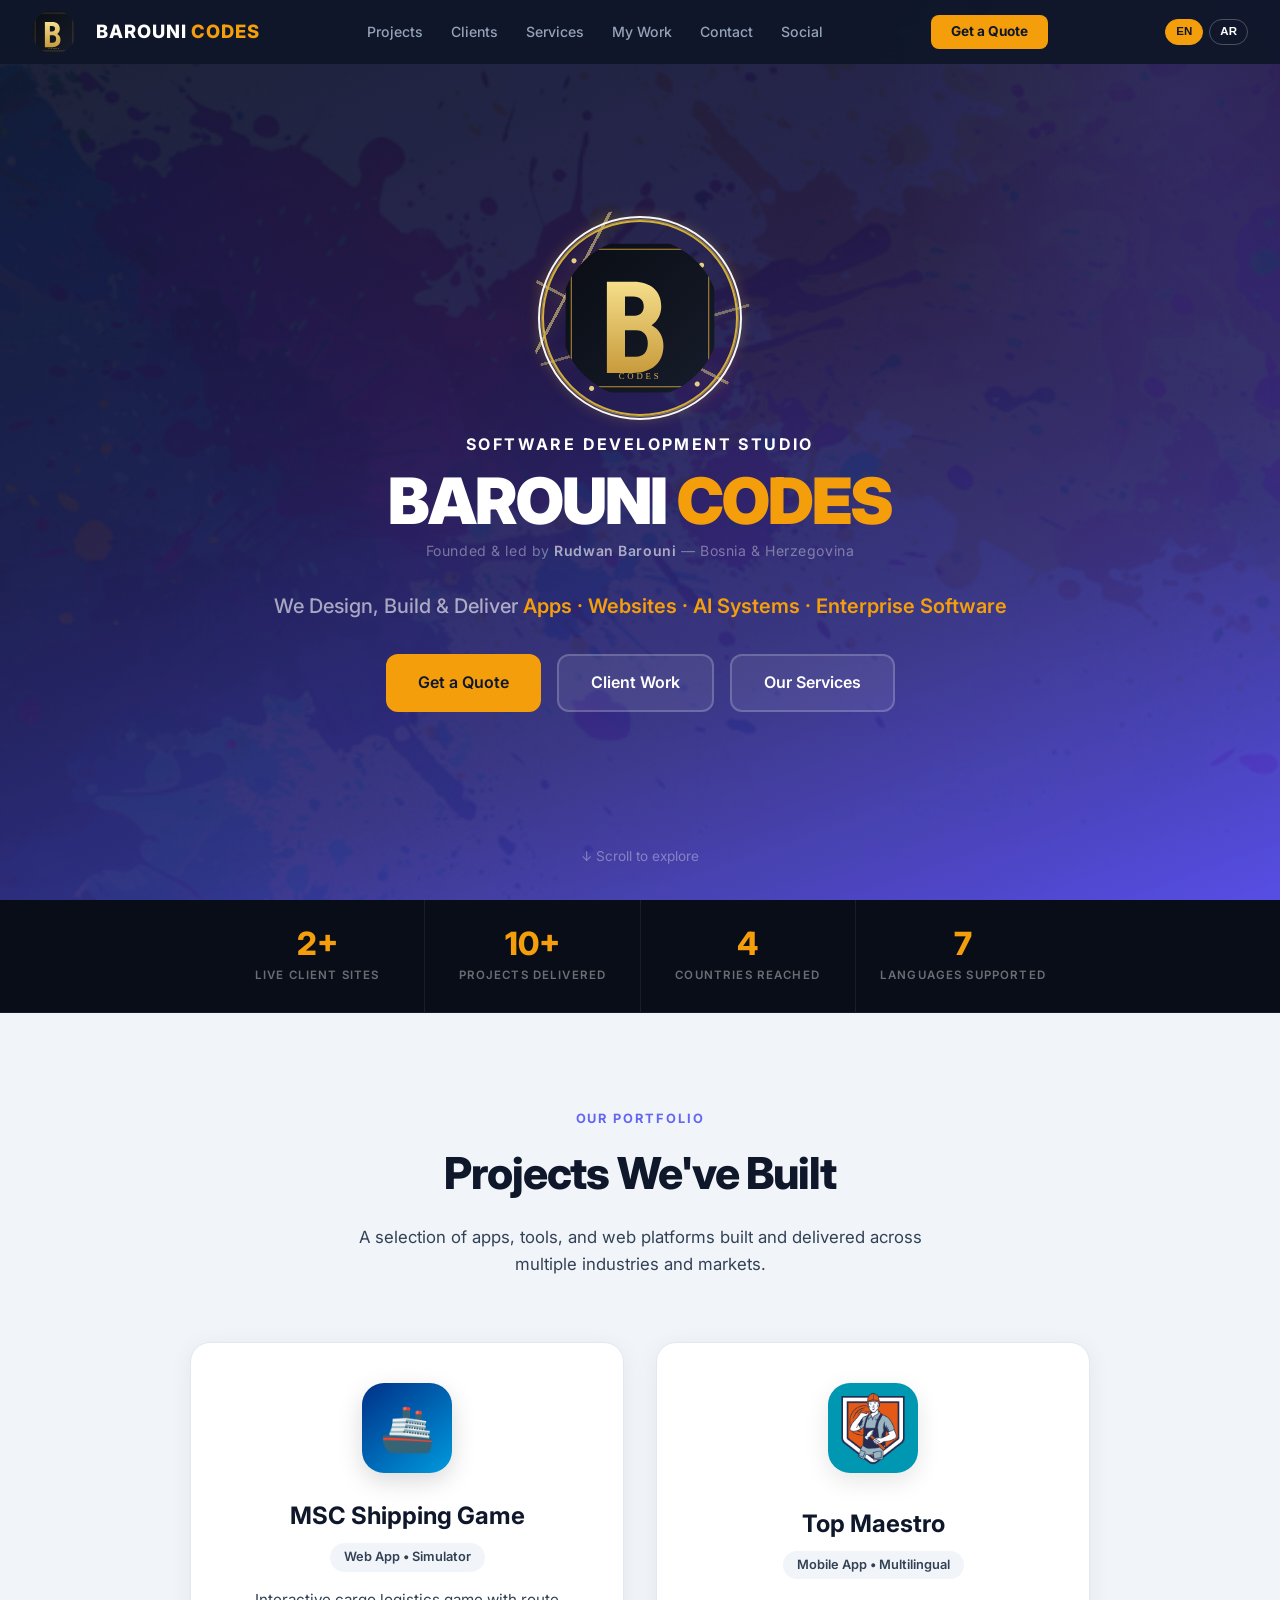
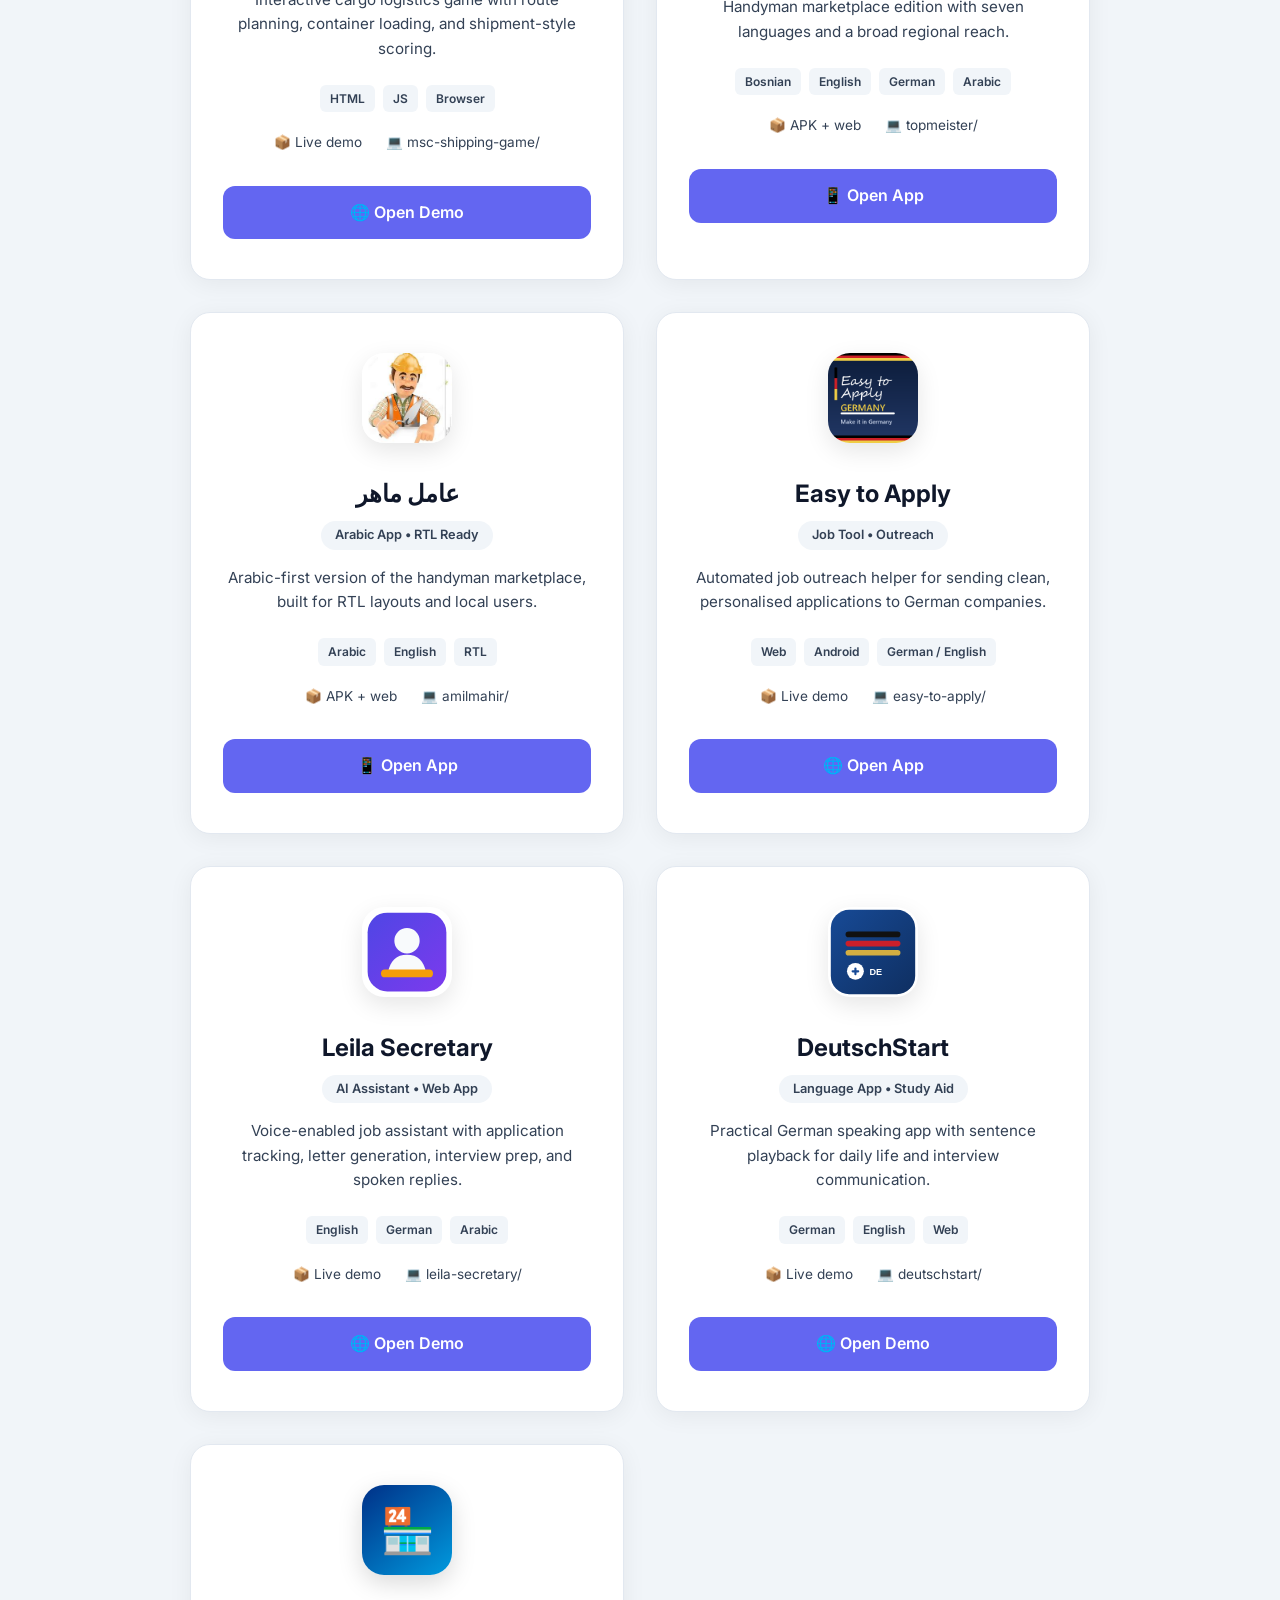
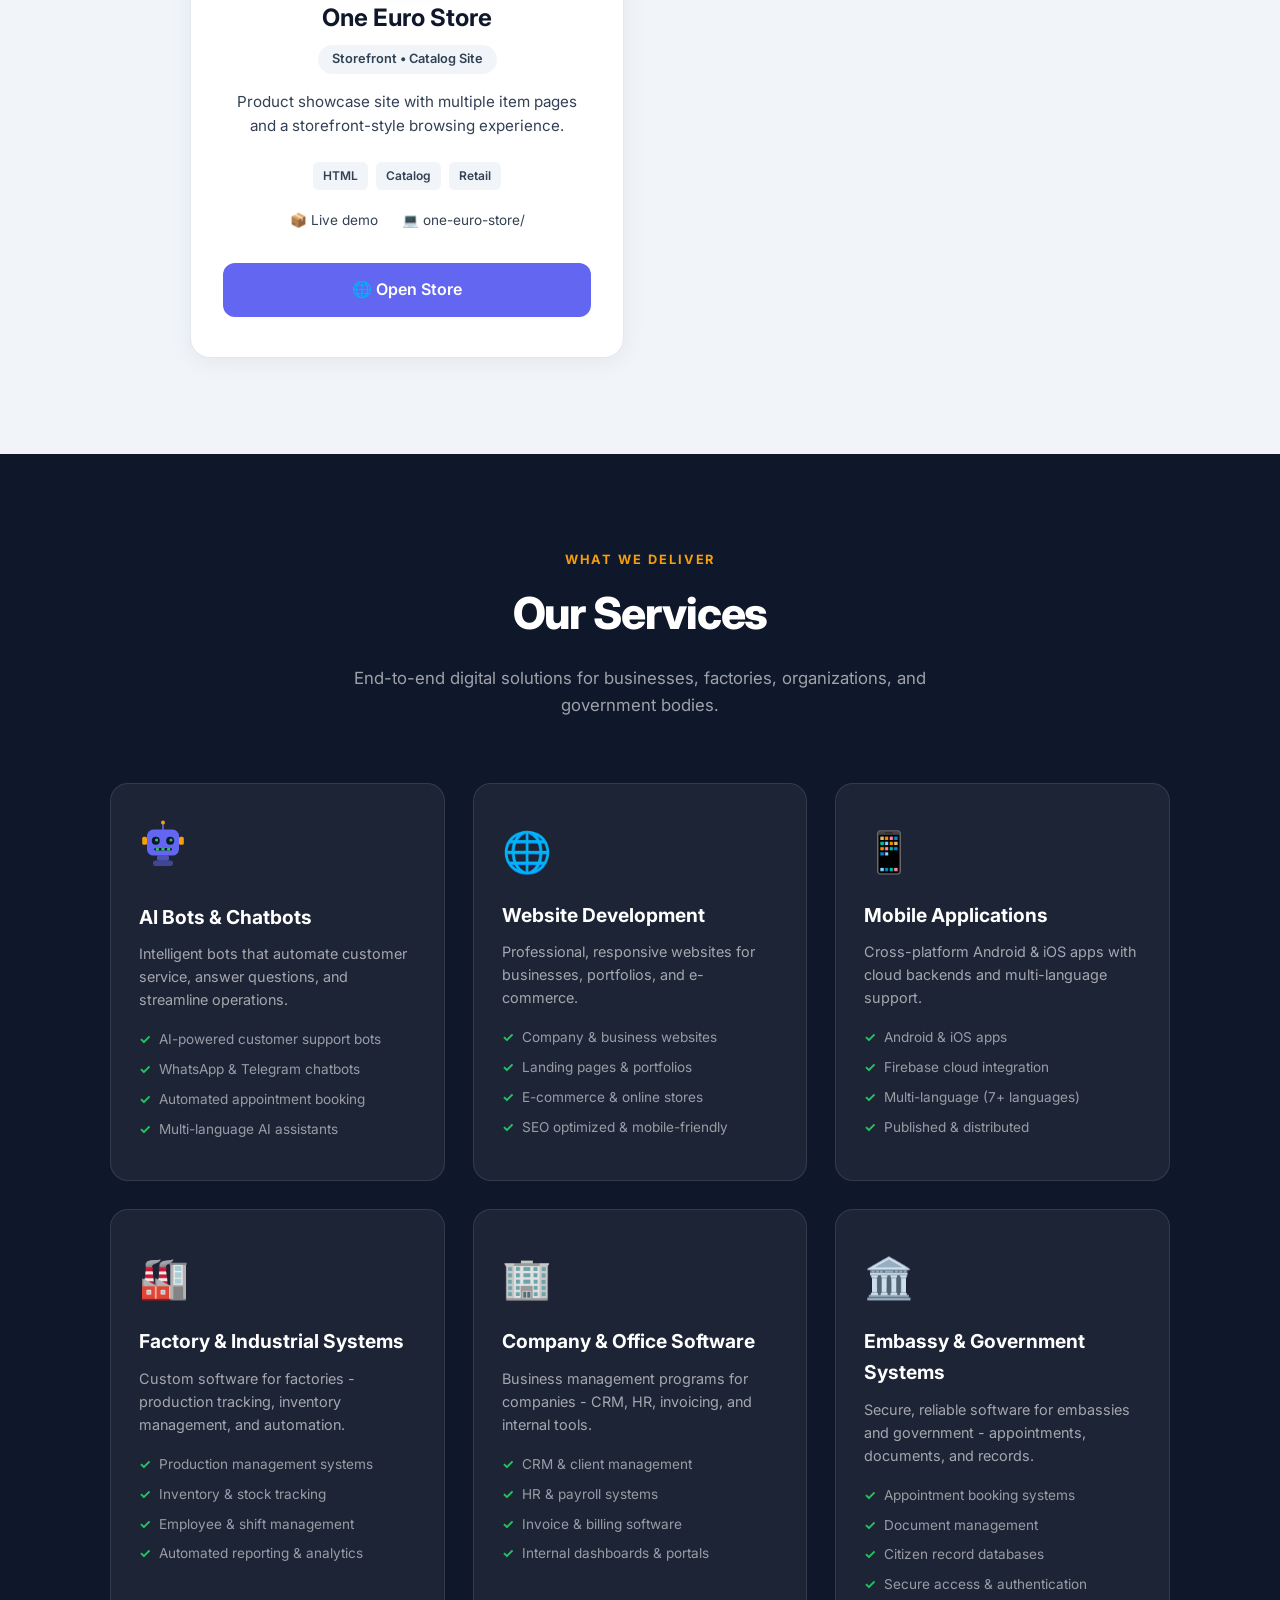
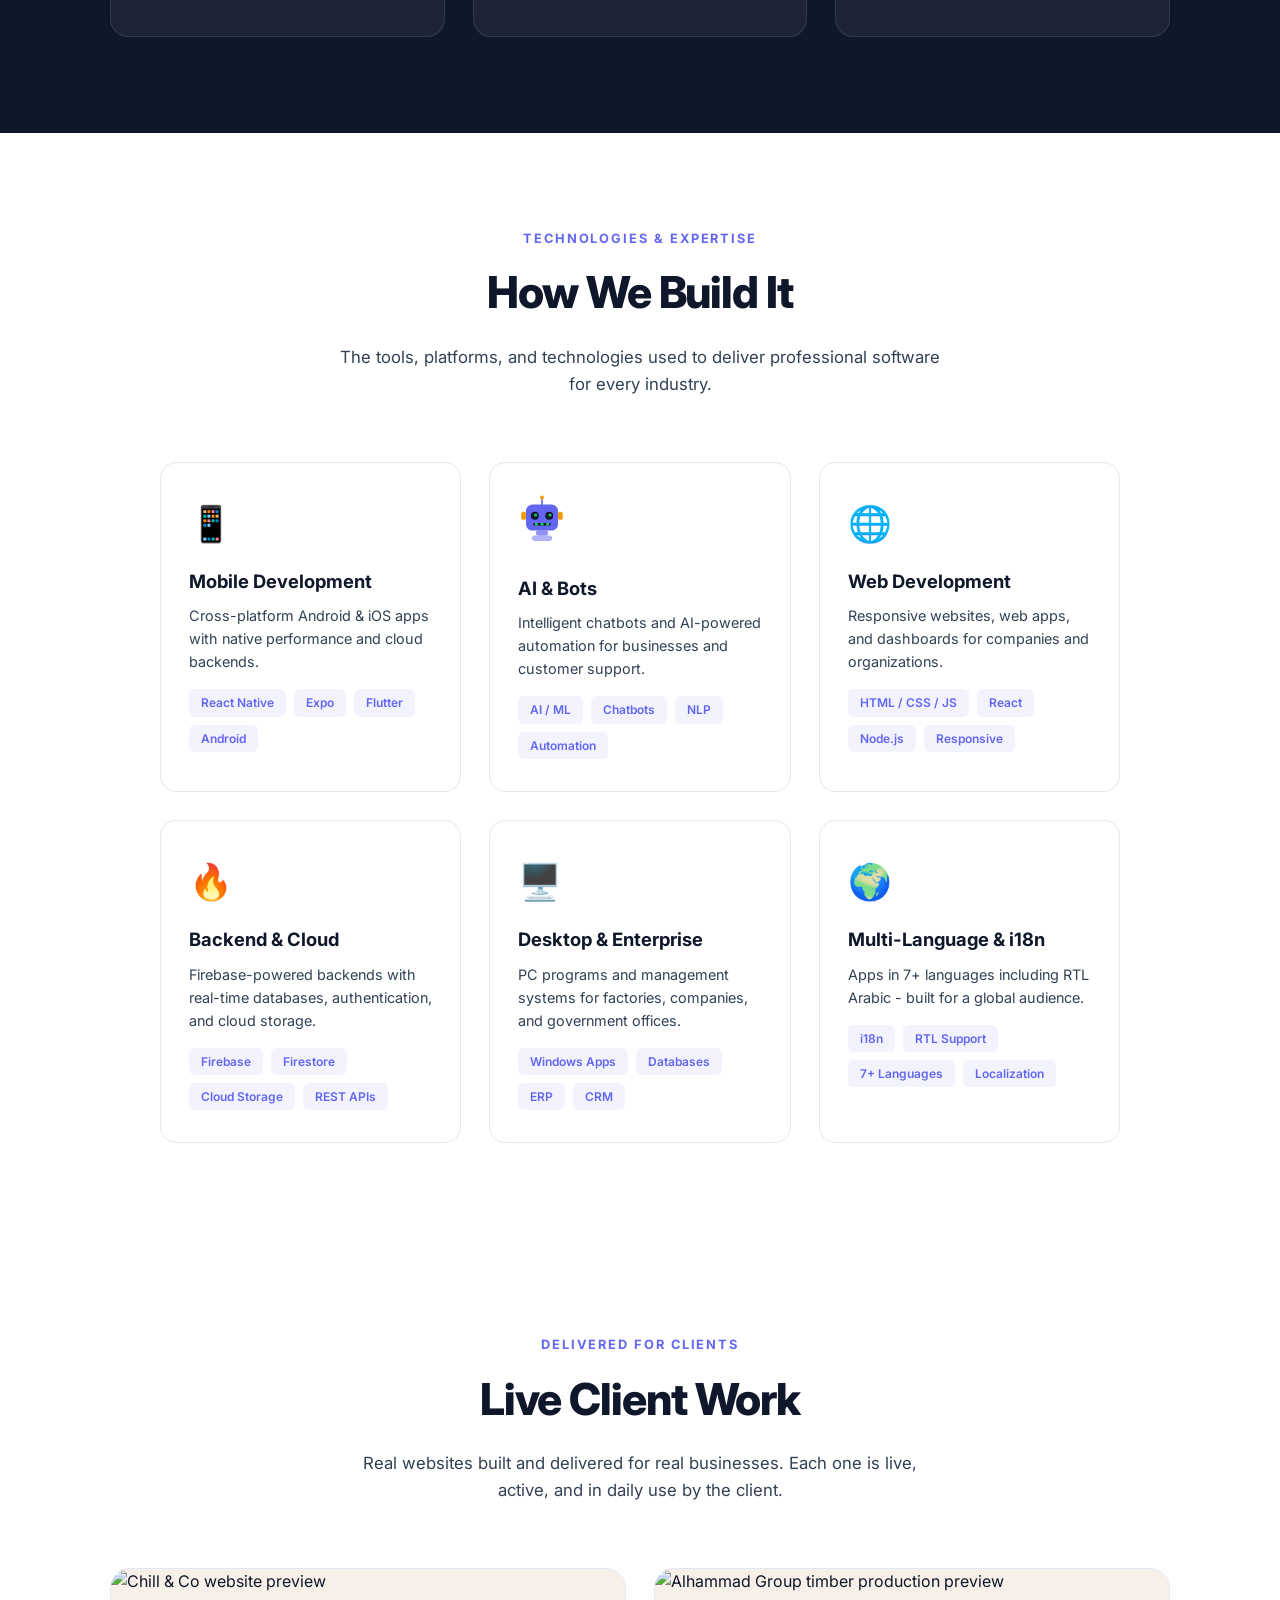
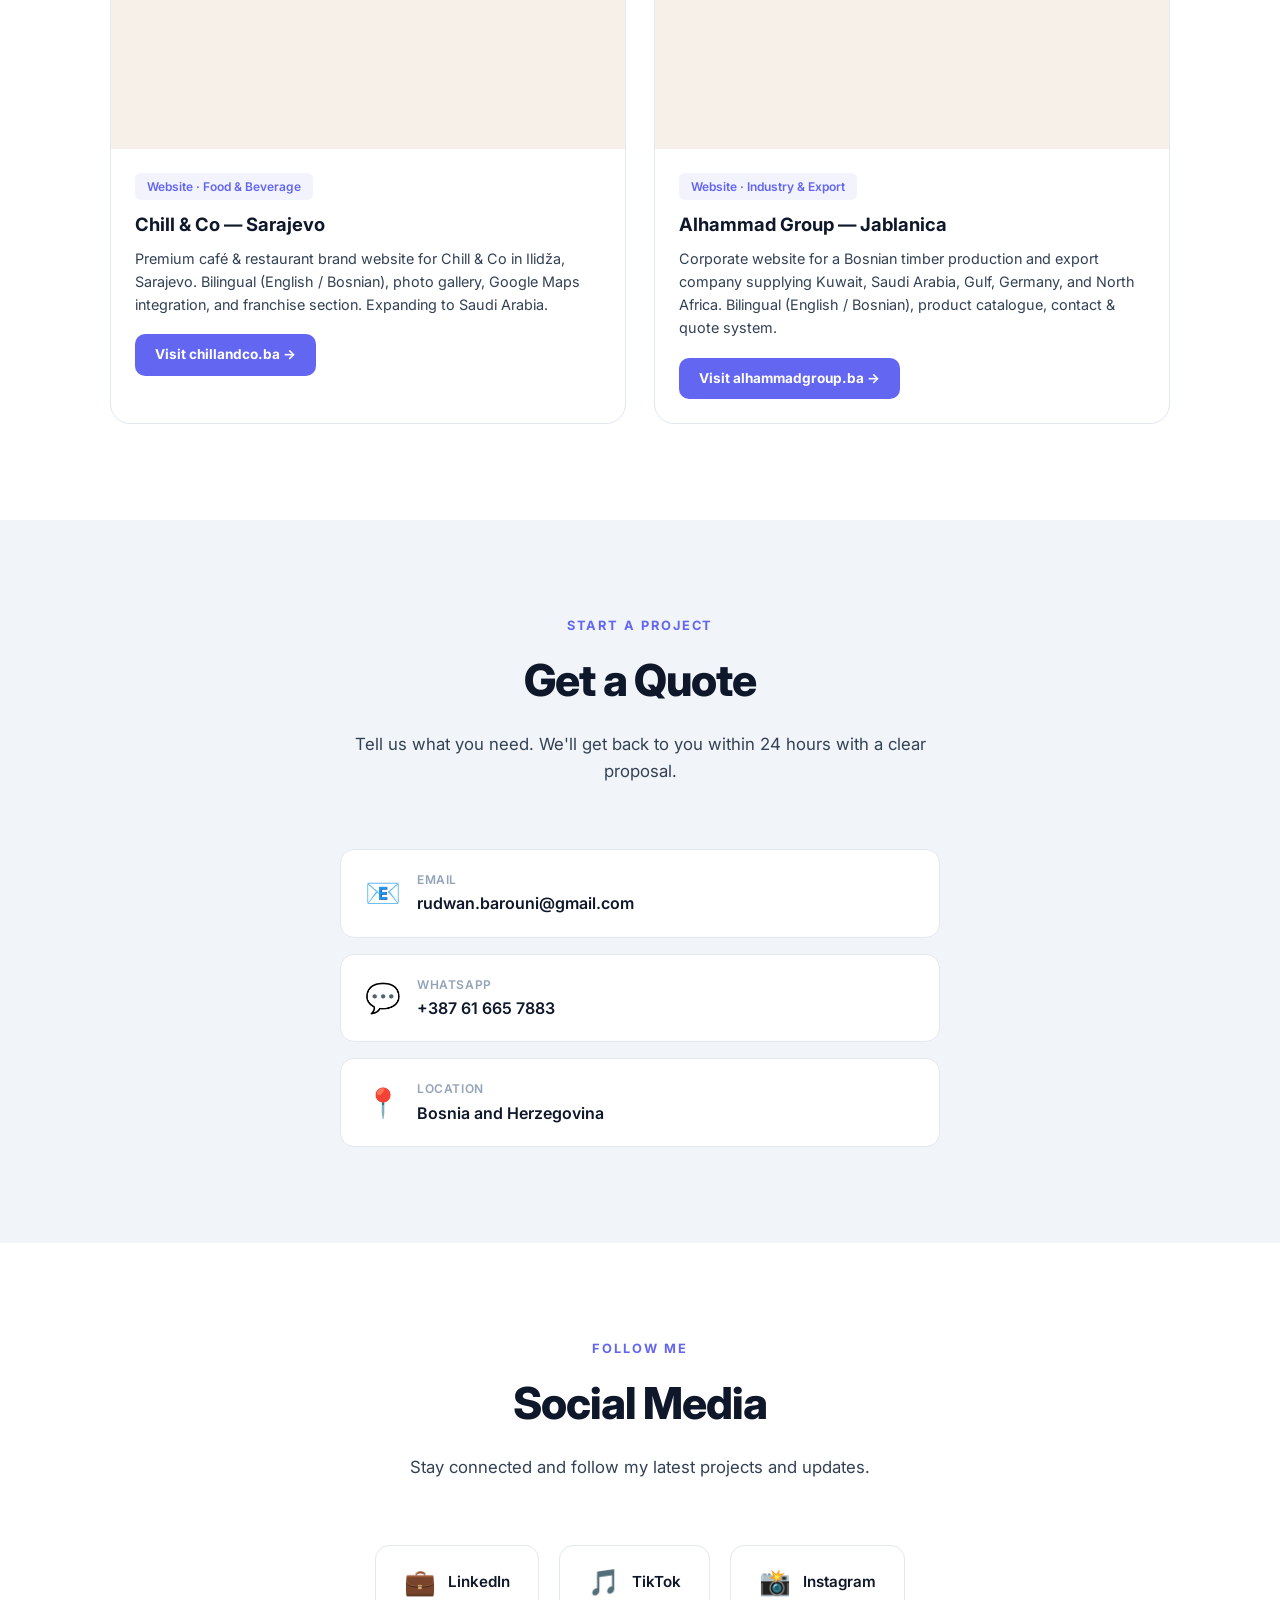
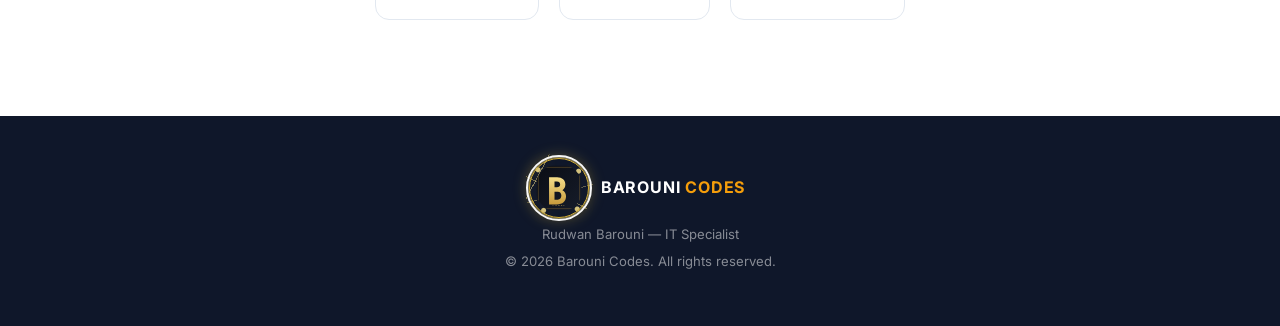
==== index.html @ d9db39d2 "Replace mascot with classy monogram logo" ====
<!DOCTYPE html>
<html lang="en">
<head>
  <meta charset="UTF-8">
  <meta name="viewport" content="width=device-width, initial-scale=1.0">
  <title>Rudwan Barouni — Barouni Codes</title>
  <meta name="description" content="Portfolio of Rudwan Barouni — Software developer. Mobile apps, AI bots, websites, and enterprise systems for companies, factories & embassies.">
  <link rel="canonical" href="https://reyobaron.github.io">
  <meta property="og:title" content="Rudwan Barouni — Barouni Codes">
  <meta property="og:description" content="IT Specialist. Mobile apps, AI bots, websites, and enterprise systems.">
  <meta property="og:url" content="https://reyobaron.github.io">
  <meta property="og:type" content="website">
  <meta property="og:image" content="https://reyobaron.github.io/assets/barouni-monogram-classy.svg">
  <link rel="icon" type="image/svg+xml" href="assets/barouni-monogram-classy.svg">
  <link href="https://fonts.googleapis.com/css2?family=Inter:wght@400;500;600;700;800;900&display=swap" rel="stylesheet">
  <style>
    *, *::before, *::after { margin: 0; padding: 0; box-sizing: border-box; }

    :root {
      --primary: #6366f1;
      --primary-dark: #4f46e5;
      --accent: #f59e0b;
      --gold: #d4af37;
      --gold-light: #f5de8a;
      --circuit-limit: rgba(255, 255, 255, 0.96);
      --dark: #0f172a;
      --gray-900: #1e293b;
      --gray-700: #334155;
      --gray-400: #94a3b8;
      --gray-200: #e2e8f0;
      --gray-100: #f1f5f9;
      --white: #ffffff;
      --green: #22c55e;
    }

    body {
      font-family: 'Inter', -apple-system, BlinkMacSystemFont, 'Segoe UI', Roboto, sans-serif;
      color: var(--dark);
      background: var(--white);
      line-height: 1.6;
      -webkit-font-smoothing: antialiased;
    }

    /* ─── NAVIGATION ─── */
    .nav {
      position: fixed;
      top: 0; left: 0; right: 0;
      z-index: 100;
      background: rgba(15, 23, 42, 0.95);
      backdrop-filter: blur(12px);
      padding: 0 32px;
      height: 64px;
      display: flex;
      align-items: center;
      justify-content: space-between;
    }

    .nav-brand {
      display: flex;
      align-items: center;
      gap: 20px;
      text-decoration: none;
    }

    .nav-logo {
      width: 100%; height: 100%;
      object-fit: contain;
      border: none;
      background: transparent;
    }

    .logo-circuit-shell {
      position: relative;
      display: inline-flex;
      align-items: center;
      justify-content: center;
      border-radius: 50%;
      isolation: isolate;
      --circuit-limit-width: 2.6px;
      --circuit-limit-offset: 2px;
    }

    .logo-circuit-shell::before,
    .logo-circuit-shell::after {
      content: '';
      position: absolute;
      border-radius: 50%;
      pointer-events: none;
    }

    .logo-circuit-shell::before {
      inset: -8px;
      border: 2px solid var(--gold);
      outline: var(--circuit-limit-width) solid var(--circuit-limit);
      outline-offset: var(--circuit-limit-offset);
      box-shadow:
        0 0 0 1px rgba(245, 222, 138, 0.38),
        0 0 16px rgba(212, 175, 55, 0.45);
      z-index: 0;
    }

    .logo-circuit-shell::after {
      inset: -16px;
      background:
        radial-gradient(circle at 20% 24%, var(--gold-light) 0 2px, transparent 3px),
        radial-gradient(circle at 78% 26%, var(--gold-light) 0 2px, transparent 3px),
        radial-gradient(circle at 28% 82%, var(--gold-light) 0 2px, transparent 3px),
        radial-gradient(circle at 76% 80%, var(--gold-light) 0 2px, transparent 3px),
        linear-gradient(118deg, transparent 0 24%, rgba(245, 222, 138, 0.58) 24% 25%, transparent 25% 100%),
        linear-gradient(28deg, transparent 0 44%, rgba(245, 222, 138, 0.5) 44% 45%, transparent 45% 100%),
        linear-gradient(164deg, transparent 0 56%, rgba(245, 222, 138, 0.42) 56% 57%, transparent 57% 100%);
      filter: drop-shadow(0 0 8px rgba(212, 175, 55, 0.55));
      opacity: 0.92;
      z-index: -1;
    }

    .circuit-logo-image {
      position: relative;
      z-index: 1;
      border-radius: 50%;
    }

    .logo-circuit-shell-nav {
      width: 44px;
      height: 44px;
    }

    .logo-circuit-shell-nav::before,
    .logo-circuit-shell-footer::before {
      inset: -6px;
      border-width: 1.75px;
    }

    .logo-circuit-shell-nav,
    .logo-circuit-shell-footer {
      --circuit-limit-width: 2px;
      --circuit-limit-offset: 1.5px;
    }

    .logo-circuit-shell-nav::before,
    .logo-circuit-shell-nav::after {
      display: none;
    }

    .logo-circuit-shell-nav::after,
    .logo-circuit-shell-footer::after {
      inset: -11px;
      opacity: 0.86;
    }

    .nav-title {
      color: var(--white);
      font-size: 1.15rem;
      font-weight: 800;
      letter-spacing: 0.05em;
      text-transform: uppercase;
    }

    .nav-title span { color: var(--accent); }

    .nav-links {
      display: flex;
      gap: 28px;
      list-style: none;
    }

    .nav-links a {
      color: var(--gray-400);
      text-decoration: none;
      font-size: 0.88rem;
      font-weight: 500;
      transition: color 0.2s;
    }

    .nav-links a:hover { color: var(--white); }

    .nav-app-shortcut {
      display: none;
      color: var(--white);
      text-decoration: none;
      font-size: 0.85rem;
      font-weight: 700;
      background: rgba(245, 158, 11, 0.2);
      border: 1px solid rgba(245, 158, 11, 0.5);
      border-radius: 999px;
      padding: 8px 12px;
      line-height: 1;
    }

    .nav-cta {
      display: inline-flex;
      align-items: center;
      color: var(--dark);
      background: var(--accent);
      text-decoration: none;
      font-size: 0.85rem;
      font-weight: 700;
      border-radius: 8px;
      padding: 10px 20px;
      line-height: 1;
      transition: background 0.2s, transform 0.2s;
      white-space: nowrap;
    }

    .nav-cta:hover { background: #d97706; transform: translateY(-1px); }

    .lang-switch {
      display: inline-flex;
      align-items: center;
      gap: 6px;
      margin-inline-start: 10px;
    }

    .lang-btn {
      border: 1px solid rgba(255, 255, 255, 0.25);
      background: transparent;
      color: var(--white);
      border-radius: 999px;
      padding: 6px 10px;
      font-size: 0.72rem;
      font-weight: 700;
      cursor: pointer;
      line-height: 1;
    }

    .lang-btn.active {
      background: var(--accent);
      border-color: var(--accent);
      color: var(--dark);
    }

    body.rtl {
      direction: rtl;
      text-align: right;
    }

    body.rtl .nav {
      direction: rtl;
    }

    body.rtl .nav-links,
    body.rtl .hero-buttons,
    body.rtl .social-grid,
    body.rtl .contact-methods {
      direction: rtl;
    }

    body.rtl .contact-info {
      text-align: right;
    }

    body.rtl .ltr-value {
      direction: ltr;
      unicode-bidi: isolate;
      text-align: left;
    }

    /* ─── STATS BAR ─── */
    .stats-bar {
      background: #080d17;
      border-bottom: 1px solid rgba(255,255,255,0.06);
      padding: 0 24px;
    }
    .stats-bar-inner {
      display: flex;
      max-width: 860px;
      margin: 0 auto;
      justify-content: space-around;
      flex-wrap: wrap;
    }
    .stat-item {
      text-align: center;
      padding: 28px 24px;
      border-right: 1px solid rgba(255,255,255,0.07);
      flex: 1;
      min-width: 120px;
    }
    .stat-item:last-child { border-right: none; }
    .stat-number {
      font-size: 2rem;
      font-weight: 800;
      color: var(--accent);
      line-height: 1;
      margin-bottom: 6px;
    }
    .stat-label {
      font-size: 0.72rem;
      font-weight: 600;
      color: rgba(255,255,255,0.4);
      text-transform: uppercase;
      letter-spacing: 0.1em;
    }

    /* ─── HERO ─── */
    .hero {
      position: relative;
      min-height: 100vh;
      display: flex;
      align-items: center;
      justify-content: center;
      text-align: center;
      padding: 120px 24px 80px;
      background: linear-gradient(160deg, #0f172a 0%, #1e1b4b 40%, #312e81 70%, #4f46e5 100%);
      overflow: hidden;
    }

    .hero::before {
      content: '';
      position: absolute;
      inset: 0;
      background: url('assets/workers-bg.jpg') center/cover no-repeat;
      opacity: 0.05;
    }

    .hero::after {
      content: '';
      position: absolute;
      width: 600px; height: 600px;
      border-radius: 50%;
      background: radial-gradient(circle, rgba(99,102,241,0.15) 0%, transparent 70%);
      top: -200px; right: -200px;
    }

    .hero-content {
      position: relative;
      max-width: 760px;
    }

    .hero-logo-wrap {
      position: relative;
      width: 180px; height: 180px;
      margin: 0 auto 24px;
      overflow: visible;
      display: flex;
      align-items: center;
      justify-content: center;
    }

    .logo-circuit-shell-hero {
      width: 180px;
      height: 180px;
    }

    .logo-circuit-shell-hero::before {
      border-width: 2.5px;
    }

    .logo-circuit-shell-hero::after {
      inset: -20px;
    }

    .hero-logo-circle {
      display: none;
    }

    .hero-logo {
      width: 160px; height: 160px;
      object-fit: contain;
    }

    .hero-brand {
      font-size: 1rem;
      font-weight: 700;
      color: var(--white);
      letter-spacing: 0.15em;
      text-transform: uppercase;
      margin-bottom: 8px;
    }

    .hero-brand span {
      color: var(--accent);
    }

    .hero h1 {
      font-size: clamp(2.5rem, 6vw, 4rem);
      font-weight: 900;
      color: var(--white);
      letter-spacing: -0.03em;
      line-height: 1.1;
      margin-bottom: 12px;
    }

    .hero .hero-role {
      font-size: 1.25rem;
      color: rgba(255,255,255,0.6);
      font-weight: 500;
      margin-bottom: 32px;
    }

    .hero .hero-role span {
      color: var(--accent);
      font-weight: 600;
    }

    .hero-buttons {
      display: flex;
      gap: 16px;
      justify-content: center;
      flex-wrap: wrap;
    }

    .btn {
      display: inline-flex;
      align-items: center;
      gap: 10px;
      padding: 14px 32px;
      border-radius: 12px;
      font-size: 1rem;
      font-weight: 600;
      text-decoration: none;
      transition: transform 0.2s, box-shadow 0.2s;
      cursor: pointer;
      border: none;
    }

    .btn:hover { transform: translateY(-2px); box-shadow: 0 8px 24px rgba(0,0,0,0.25); }

    .btn-primary { background: var(--accent); color: var(--dark); }
    .btn-outline { background: rgba(255,255,255,0.08); color: var(--white); border: 2px solid rgba(255,255,255,0.2); }
    .btn-outline:hover { background: rgba(255,255,255,0.15); }

    .scroll-hint {
      position: absolute;
      bottom: 32px;
      left: 50%;
      transform: translateX(-50%);
      color: rgba(255,255,255,0.35);
      font-size: 0.85rem;
      animation: bounce 2s infinite;
    }

    @keyframes bounce {
      0%, 100% { transform: translateX(-50%) translateY(0); }
      50% { transform: translateX(-50%) translateY(8px); }
    }

    /* ─── SECTION COMMON ─── */
    section { padding: 96px 24px; }

    .section-label {
      text-align: center;
      font-size: 0.8rem;
      font-weight: 700;
      letter-spacing: 0.15em;
      text-transform: uppercase;
      color: var(--primary);
      margin-bottom: 8px;
    }

    .section-title {
      text-align: center;
      font-size: clamp(2rem, 4vw, 2.75rem);
      font-weight: 800;
      letter-spacing: -0.025em;
      margin-bottom: 16px;
    }

    .section-subtitle {
      text-align: center;
      color: var(--gray-700);
      font-size: 1.05rem;
      max-width: 600px;
      margin: 0 auto 64px;
    }

    /* ─── APPS SECTION ─── */
    .apps { background: var(--gray-100); }

    .apps-grid {
      display: grid;
      grid-template-columns: repeat(auto-fit, minmax(340px, 1fr));
      gap: 32px;
      max-width: 900px;
      margin: 0 auto;
    }

    .app-card {
      background: var(--white);
      border-radius: 20px;
      padding: 40px 32px;
      box-shadow: 0 4px 24px rgba(0,0,0,0.06);
      text-align: center;
      transition: transform 0.3s, box-shadow 0.3s;
      border: 1px solid var(--gray-200);
    }

    .app-card:hover {
      transform: translateY(-6px);
      box-shadow: 0 16px 48px rgba(0,0,0,0.1);
    }

    .app-card-logo {
      width: 90px; height: 90px;
      border-radius: 22px;
      object-fit: cover;
      box-shadow: 0 8px 24px rgba(0,0,0,0.1);
      margin-bottom: 24px;
    }

    .app-card-logo-emoji {
      width: 90px;
      height: 90px;
      border-radius: 22px;
      margin: 0 auto 24px;
      display: grid;
      place-items: center;
      font-size: 44px;
      background: linear-gradient(140deg, #003087, #009ade);
      box-shadow: 0 8px 24px rgba(0, 0, 0, 0.15);
    }

    .app-card h3 {
      font-size: 1.5rem;
      font-weight: 700;
      margin-bottom: 8px;
    }

    .app-card .app-version {
      display: inline-block;
      background: var(--gray-100);
      color: var(--gray-700);
      padding: 4px 14px;
      border-radius: 20px;
      font-size: 0.8rem;
      font-weight: 600;
      margin-bottom: 16px;
    }

    .app-card p {
      color: var(--gray-700);
      font-size: 0.95rem;
      margin-bottom: 24px;
      min-height: 48px;
    }

    .app-card .app-stats {
      display: flex;
      justify-content: center;
      gap: 24px;
      margin-bottom: 24px;
      font-size: 0.85rem;
      color: var(--gray-700);
    }

    .app-card .download-btn {
      display: inline-flex;
      align-items: center;
      gap: 10px;
      background: var(--green);
      color: var(--white);
      padding: 14px 32px;
      border-radius: 12px;
      font-size: 1rem;
      font-weight: 600;
      text-decoration: none;
      transition: background 0.2s, transform 0.2s;
      width: 100%;
      justify-content: center;
    }

    .app-card .download-btn:hover {
      background: #16a34a;
      transform: translateY(-1px);
    }

    .app-card .download-btn-ios {
      background: var(--primary);
      margin-top: 8px;
    }

    .app-card .download-btn-ios:hover {
      background: #4f46e5;
    }

    .app-languages {
      display: flex;
      gap: 8px;
      justify-content: center;
      flex-wrap: wrap;
      margin-bottom: 20px;
    }

    .lang-badge {
      background: var(--gray-100);
      padding: 4px 10px;
      border-radius: 6px;
      font-size: 0.75rem;
      font-weight: 600;
      color: var(--gray-700);
    }

    /* ─── INSTALL NOTICE ─── */
    .install-notice {
      max-width: 700px;
      margin: 40px auto 0;
      background: rgba(245, 158, 11, 0.08);
      border: 1px solid rgba(245, 158, 11, 0.25);
      border-radius: 12px;
      padding: 20px 24px;
      text-align: center;
    }

    .install-notice h4 {
      color: var(--accent);
      font-size: 0.95rem;
      margin-bottom: 8px;
    }

    .install-notice p {
      color: var(--gray-700);
      font-size: 0.85rem;
      line-height: 1.7;
    }

    .install-notice code {
      background: var(--gray-200);
      padding: 2px 8px;
      border-radius: 4px;
      font-size: 0.8rem;
    }

    /* ─── WORK / SKILLS ─── */
    .work-grid {
      display: grid;
      grid-template-columns: repeat(auto-fit, minmax(280px, 1fr));
      gap: 28px;
      max-width: 960px;
      margin: 0 auto;
    }

    .work-card {
      background: var(--white);
      border: 1px solid var(--gray-200);
      border-radius: 16px;
      padding: 32px 28px;
      transition: transform 0.3s, box-shadow 0.3s;
    }

    .work-card:hover {
      transform: translateY(-4px);
      box-shadow: 0 12px 36px rgba(0,0,0,0.08);
    }

    .work-icon {
      font-size: 2.2rem;
      margin-bottom: 16px;
    }

    .work-card h3 {
      font-size: 1.15rem;
      font-weight: 700;
      margin-bottom: 8px;
    }

    .work-card p {
      color: var(--gray-700);
      font-size: 0.9rem;
    }

    .tech-tags {
      display: flex;
      gap: 8px;
      flex-wrap: wrap;
      margin-top: 16px;
    }

    .tech-tag {
      background: rgba(99,102,241,0.08);
      color: var(--primary);
      padding: 4px 12px;
      border-radius: 6px;
      font-size: 0.75rem;
      font-weight: 600;
    }

    /* ─── CLIENT PROJECTS ─── */
    .client-grid {
      display: grid;
      grid-template-columns: repeat(auto-fit, minmax(300px, 1fr));
      gap: 28px;
      max-width: 1060px;
      margin: 48px auto 0;
    }

    .client-card {
      background: var(--white);
      border: 1px solid var(--gray-200);
      border-radius: 20px;
      overflow: hidden;
      transition: transform 0.3s, box-shadow 0.3s;
    }

    .client-card:hover {
      transform: translateY(-4px);
      box-shadow: 0 16px 40px rgba(0,0,0,0.10);
    }

    .client-card-preview {
      width: 100%;
      height: 180px;
      object-fit: cover;
      display: block;
      background: #f6f0e8;
    }

    .client-card-body {
      padding: 24px;
    }

    .client-tag {
      display: inline-block;
      background: rgba(99,102,241,0.08);
      color: var(--primary);
      padding: 4px 12px;
      border-radius: 6px;
      font-size: 0.75rem;
      font-weight: 600;
      margin-bottom: 10px;
    }

    .client-card h3 {
      font-size: 1.15rem;
      font-weight: 700;
      margin-bottom: 8px;
    }

    .client-card p {
      color: var(--gray-700);
      font-size: 0.9rem;
      margin-bottom: 18px;
    }

    .client-card-link {
      display: inline-block;
      background: var(--primary);
      color: var(--white);
      padding: 10px 20px;
      border-radius: 10px;
      font-size: 0.85rem;
      font-weight: 700;
      text-decoration: none;
      transition: opacity 0.2s;
    }

    .client-card-link:hover { opacity: 0.85; }

    /* ─── SERVICES ─── */
    .services { background: var(--dark); color: var(--white); }
    .services .section-label { color: var(--accent); }
    .services .section-title { color: var(--white); }
    .services .section-subtitle { color: rgba(255,255,255,0.6); }

    .services-grid {
      display: grid;
      grid-template-columns: repeat(auto-fit, minmax(280px, 1fr));
      gap: 28px;
      max-width: 1060px;
      margin: 0 auto;
    }

    .service-card {
      background: rgba(255,255,255,0.06);
      border: 1px solid rgba(255,255,255,0.1);
      border-radius: 18px;
      padding: 36px 28px;
      transition: transform 0.3s, background 0.3s;
    }

    .service-card:hover {
      transform: translateY(-4px);
      background: rgba(255,255,255,0.1);
    }

    .service-icon {
      font-size: 2.5rem;
      margin-bottom: 16px;
    }

    .service-card h3 {
      font-size: 1.2rem;
      font-weight: 700;
      margin-bottom: 10px;
      color: var(--white);
    }

    .service-card p {
      color: rgba(255,255,255,0.6);
      font-size: 0.9rem;
      line-height: 1.6;
    }

    .service-card .service-list {
      list-style: none;
      margin-top: 14px;
    }

    .service-card .service-list li {
      color: rgba(255,255,255,0.55);
      font-size: 0.85rem;
      padding: 4px 0;
      padding-left: 20px;
      position: relative;
    }

    .service-card .service-list li::before {
      content: '✓';
      position: absolute;
      left: 0;
      color: var(--green);
      font-weight: 700;
    }

    /* ─── CONTACT ─── */
    .contact { background: var(--gray-100); }

    .contact-content {
      max-width: 600px;
      margin: 0 auto;
      text-align: center;
    }

    .contact-methods {
      display: flex;
      flex-direction: column;
      gap: 16px;
      margin-top: 8px;
    }

    .contact-item {
      display: flex;
      align-items: center;
      gap: 16px;
      background: var(--white);
      border: 1px solid var(--gray-200);
      border-radius: 14px;
      padding: 20px 24px;
      text-decoration: none;
      color: var(--dark);
      transition: transform 0.2s, box-shadow 0.2s;
    }

    .contact-item:hover {
      transform: translateY(-2px);
      box-shadow: 0 8px 24px rgba(0,0,0,0.08);
    }

    .contact-icon {
      font-size: 1.8rem;
      flex-shrink: 0;
    }

    .contact-info { text-align: left; }

    .contact-info .label {
      font-size: 0.75rem;
      font-weight: 600;
      text-transform: uppercase;
      letter-spacing: 0.05em;
      color: var(--gray-400);
      margin-bottom: 2px;
    }

    .contact-info .value {
      font-size: 1rem;
      font-weight: 600;
      color: var(--dark);
    }

    .ltr-value {
      direction: ltr;
      unicode-bidi: isolate;
      display: inline-block;
    }

    /* ─── SOCIAL MEDIA ─── */
    .social-grid {
      display: flex;
      gap: 20px;
      justify-content: center;
      flex-wrap: wrap;
      max-width: 700px;
      margin: 0 auto;
    }

    .social-link {
      display: flex;
      align-items: center;
      gap: 12px;
      background: var(--white);
      border: 1px solid var(--gray-200);
      border-radius: 14px;
      padding: 16px 28px;
      text-decoration: none;
      color: var(--dark);
      font-weight: 600;
      font-size: 0.95rem;
      transition: transform 0.2s, box-shadow 0.2s, border-color 0.2s;
    }

    .social-link:hover {
      transform: translateY(-3px);
      box-shadow: 0 8px 24px rgba(0,0,0,0.1);
      border-color: var(--primary);
    }

    .social-link .social-icon {
      font-size: 1.6rem;
    }

    /* ─── FOOTER ─── */
    .footer {
      background: var(--dark);
      color: rgba(255,255,255,0.5);
      text-align: center;
      padding: 48px 24px;
    }

    .footer-brand {
      display: flex;
      align-items: center;
      justify-content: center;
      gap: 18px;
      margin-bottom: 12px;
    }

    .footer-logo {
      width: 100%; height: 100%;
      object-fit: contain;
      border: none;
      background: transparent;
    }

    .logo-circuit-shell-footer {
      width: 48px;
      height: 48px;
    }

    /* ─── STARTUP INTRO ─── */
    body.preloading {
      overflow: hidden;
    }

    .startup-splash {
      position: fixed;
      inset: 0;
      z-index: 1000;
      background: linear-gradient(160deg, #0f172a 0%, #1e1b4b 40%, #312e81 70%, #4f46e5 100%);
      opacity: 1;
      transition: opacity 0.45s ease;
      pointer-events: auto;
    }

    .startup-splash.awaiting-sound {
      cursor: pointer;
    }

    .startup-splash.intro-running {
      pointer-events: none;
    }

    .startup-splash.fade-out {
      opacity: 0;
    }

    .startup-face {
      position: absolute;
      top: 50%;
      left: 50%;
      width: clamp(120px, 22vw, 220px);
      height: clamp(120px, 22vw, 220px);
      transform: translate3d(-140vw, -50%, 0);
      filter: drop-shadow(0 8px 20px rgba(0, 0, 0, 0.22));
      animation: startupFaceFlight 2.15s cubic-bezier(0.16, 0.84, 0.2, 1) forwards;
      animation-play-state: paused;
      will-change: transform, opacity;
      backface-visibility: hidden;
    }

    .startup-splash.intro-running .startup-face {
      animation-play-state: running;
    }

    .startup-title {
      position: absolute;
      top: calc(50% + clamp(108px, 14vw, 164px));
      left: 50%;
      transform: translate3d(-140vw, -50%, 0);
      color: var(--white);
      font-size: clamp(0.86rem, 2.2vw, 1.08rem);
      font-weight: 800;
      letter-spacing: 0.14em;
      text-transform: uppercase;
      text-shadow: 0 6px 18px rgba(0, 0, 0, 0.45);
      white-space: nowrap;
      opacity: 0;
      animation: startupBrandFlight 2.15s cubic-bezier(0.16, 0.84, 0.2, 1) forwards;
      animation-play-state: paused;
      will-change: transform, opacity;
      backface-visibility: hidden;
    }

    .startup-title span {
      color: var(--accent);
    }

    .startup-splash.intro-running .startup-title {
      animation-play-state: running;
    }

    .logo-circuit-shell-startup::before {
      inset: -10px;
      border-width: 2.5px;
    }

    .logo-circuit-shell-startup::after {
      inset: -24px;
    }

    .startup-face-image {
      width: 100%;
      height: 100%;
      object-fit: cover;
    }

    @keyframes startupFaceFlight {
      0% {
        opacity: 0;
        transform: translate3d(-140vw, -50%, 0) scale(0.92) rotate(-7deg);
      }
      12% {
        opacity: 1;
      }
      36% {
        transform: translate3d(24vw, -50%, 0) scale(1.04) rotate(2.5deg);
      }
      58% {
        transform: translate3d(-64%, -50%, 0) scale(1.035) rotate(-1.6deg);
      }
      78% {
        transform: translate3d(-47%, -50%, 0) scale(1.01) rotate(0.8deg);
      }
      100% {
        opacity: 1;
        transform: translate3d(-50%, -50%, 0) scale(1) rotate(0deg);
      }
    }

    @keyframes startupBrandFlight {
      0% {
        opacity: 0;
        transform: translate3d(-132vw, -50%, 0) scale(0.97);
      }
      16% {
        opacity: 1;
      }
      38% {
        transform: translate3d(18vw, -50%, 0) scale(1.02);
      }
      60% {
        transform: translate3d(-58%, -50%, 0) scale(1.01);
      }
      80% {
        transform: translate3d(-48%, -50%, 0) scale(1.005);
      }
      100% {
        opacity: 1;
        transform: translate3d(-50%, -50%, 0) scale(1);
      }
    }

    .footer-name {
      color: var(--white);
      font-size: 1rem;
      font-weight: 700;
      letter-spacing: 0.05em;
      text-transform: uppercase;
    }

    .footer-name span {
      color: var(--accent);
    }

    .footer p {
      font-size: 0.82rem;
      margin-bottom: 6px;
    }

    .footer a { color: var(--accent); text-decoration: none; }
    .footer a:hover { text-decoration: underline; }

    /* ─── RESPONSIVE ─── */
    @media (max-width: 768px) {
      .nav {
        height: auto;
        min-height: 64px;
        padding: 10px 14px;
        gap: 8px;
        flex-wrap: wrap;
      }
      .nav-brand {
        gap: 10px;
        flex: 1 1 auto;
        min-width: 0;
      }
      .nav-title {
        font-size: 0.95rem;
        letter-spacing: 0.03em;
        white-space: nowrap;
        overflow: hidden;
        text-overflow: ellipsis;
      }
      .nav-links { display: none; }
      .nav-app-shortcut { display: inline-flex; align-items: center; }
      .nav-app-shortcut,
      .nav-cta,
      .lang-switch {
        margin: 0;
      }
      .nav-app-shortcut {
        order: 2;
        font-size: 0.78rem;
        padding: 8px 10px;
      }
      .nav-cta {
        order: 3;
        font-size: 0.78rem;
        padding: 8px 12px;
      }
      .lang-switch {
        order: 4;
        margin-inline-start: 0;
        gap: 4px;
      }
      .lang-btn { padding: 7px 10px; font-size: 0.7rem; }
      .stat-item { border-right: none; border-bottom: 1px solid rgba(255,255,255,0.07); padding: 18px 16px; }
      .stat-item:last-child { border-bottom: none; }
      .apps-grid { grid-template-columns: 1fr; max-width: 420px; }
      .work-grid { grid-template-columns: 1fr; }
      .services-grid { grid-template-columns: 1fr; }
      .hero { padding: 100px 20px 60px; }
      section { padding: 64px 20px; }
      .social-grid { flex-direction: column; align-items: center; }
      .startup-title {
        top: calc(50% + clamp(112px, 22vw, 170px));
      }
    }

    @media (max-width: 480px) {
      .logo-circuit-shell-nav {
        width: 38px;
        height: 38px;
      }
      .nav-title {
        display: none;
      }
      .nav {
        justify-content: space-between;
      }
      .nav-app-shortcut {
        display: none;
      }
    }

    .hero-founder {
      font-size: 0.88rem;
      color: rgba(255,255,255,0.38);
      font-weight: 400;
      letter-spacing: 0.04em;
      margin-bottom: 28px;
      margin-top: -8px;
    }
    .hero-founder strong { color: rgba(255,255,255,0.6); font-weight: 600; }

    @media (prefers-reduced-motion: reduce) {
      .startup-face {
        animation: none;
        transform: translate(-50%, -50%);
      }

      .startup-title {
        animation: none;
        opacity: 1;
        transform: translate(-50%, -50%);
      }
    }
  </style>
  <!-- Google Analytics 4: replace with your Measurement ID -->
  <script async src="https://www.googletagmanager.com/gtag/js?id=G-65JZ9YN07H"></script>
  <script>
    window.dataLayer = window.dataLayer || [];
    function gtag() { dataLayer.push(arguments); }
    gtag('js', new Date());
    gtag('config', 'G-65JZ9YN07H', {
      anonymize_ip: true
    });
  </script>
</head>
<body class="preloading">

  <div class="startup-splash" id="startupSplash" aria-hidden="true">
    <div class="logo-circuit-shell logo-circuit-shell-startup startup-face">
      <img src="assets/barouni-monogram-classy.svg" alt="" class="startup-face-image circuit-logo-image">
    </div>
    <div class="startup-title notranslate" translate="no" lang="en" aria-hidden="true">Barouni <span>Codes</span></div>
  </div>

  <!-- NAVIGATION -->
  <nav class="nav">
    <a href="#" class="nav-brand">
      <span class="logo-circuit-shell logo-circuit-shell-nav">
        <img src="assets/barouni-monogram-classy.svg" alt="Barouni Codes" class="nav-logo circuit-logo-image">
      </span>
      <span class="nav-title notranslate" translate="no" lang="en">Barouni <span>Codes</span></span>
    </a>
    <ul class="nav-links">
      <li><a href="#projects" data-i18n="nav.projects">Projects</a></li>
      <li><a href="#clients" data-i18n="nav.clients">Clients</a></li>
      <li><a href="#services" data-i18n="nav.services">Services</a></li>
      <li><a href="#work" data-i18n="nav.work">My Work</a></li>
      <li><a href="#contact" data-i18n="nav.contact">Contact</a></li>
      <li><a href="#social" data-i18n="nav.social">Social</a></li>
    </ul>
    <a href="#projects" class="nav-app-shortcut" data-i18n="nav.projects">Projects</a>
    <a href="#contact" class="nav-cta" data-i18n="cta.quote">Get a Quote</a>
    <div class="lang-switch" aria-label="Language switcher">
      <button type="button" class="lang-btn active" data-lang="en">EN</button>
      <button type="button" class="lang-btn" data-lang="ar">AR</button>
    </div>
  </nav>

  <!-- HERO -->
  <section class="hero" id="home">
    <div class="hero-content">
      <div class="hero-logo-wrap logo-circuit-shell logo-circuit-shell-hero">
        <div class="hero-logo-circle"></div>
        <img src="assets/barouni-monogram-classy.svg" alt="Barouni Codes" class="hero-logo circuit-logo-image">
      </div>
      <div class="hero-brand notranslate" translate="no" lang="en" data-i18n="hero.studio">Software Development Studio</div>
      <h1 class="notranslate" translate="no" lang="en">BAROUNI <span style="color:var(--accent)">CODES</span></h1>
      <p class="hero-founder" data-i18n-html="hero.founder">Founded &amp; led by <strong>Rudwan Barouni</strong> &mdash; Bosnia &amp; Herzegovina</p>
      <p class="hero-role" data-i18n-html="hero.role">We Design, Build &amp; Deliver <span>Apps · Websites · AI Systems · Enterprise Software</span></p>
      <div class="hero-buttons">
        <a href="#contact" class="btn btn-primary" data-i18n="cta.quote">
          Get a Quote
        </a>
        <a href="#clients" class="btn btn-outline" data-i18n="cta.clientWork">
          Client Work
        </a>
        <a href="#services" class="btn btn-outline" data-i18n="cta.ourServices">
          Our Services
        </a>
      </div>
    </div>
    <div class="scroll-hint" data-i18n="hero.scroll">↓ Scroll to explore</div>
  </section>

  <!-- STATS BAR -->
  <div class="stats-bar">
    <div class="stats-bar-inner">
      <div class="stat-item"><div class="stat-number">2+</div><div class="stat-label" data-i18n="stats.clients">Live Client Sites</div></div>
      <div class="stat-item"><div class="stat-number">10+</div><div class="stat-label" data-i18n="stats.projects">Projects Delivered</div></div>
      <div class="stat-item"><div class="stat-number">4</div><div class="stat-label" data-i18n="stats.countries">Countries Reached</div></div>
      <div class="stat-item"><div class="stat-number">7</div><div class="stat-label" data-i18n="stats.languages">Languages Supported</div></div>
    </div>
  </div>

  <!-- PROJECTS -->
  <section class="apps" id="projects">
    <div class="section-label" data-i18n="portfolio.label">Our Portfolio</div>
    <h2 class="section-title" data-i18n="portfolio.title">Projects We've Built</h2>
    <p class="section-subtitle" data-i18n="portfolio.subtitle">A selection of apps, tools, and web platforms built and delivered across multiple industries and markets.</p>

    <div class="apps-grid">
      <div class="app-card">
        <div class="app-card-logo-emoji" aria-hidden="true">🚢</div>
        <h3 class="notranslate" translate="no" lang="en">MSC Shipping Game</h3>
        <span class="app-version">Web App &bull; Simulator</span>
        <p>Interactive cargo logistics game with route planning, container loading, and shipment-style scoring.</p>
        <div class="app-languages">
          <span class="lang-badge">HTML</span>
          <span class="lang-badge">JS</span>
          <span class="lang-badge">Browser</span>
        </div>
        <div class="app-stats">
          <span>📦 Live demo</span>
          <span>💻 msc-shipping-game/</span>
        </div>
        <a href="../msc-shipping-game/index.html" class="download-btn download-btn-ios">
          🌐 Open Demo
        </a>
      </div>

      <div class="app-card">
        <img src="assets/logo.png" alt="Top Maestro Global" class="app-card-logo">
        <h3 class="notranslate" translate="no" lang="en">Top Maestro</h3>
        <span class="app-version">Mobile App &bull; Multilingual</span>
        <p>Handyman marketplace edition with seven languages and a broad regional reach.</p>
        <div class="app-languages">
          <span class="lang-badge">Bosnian</span>
          <span class="lang-badge">English</span>
          <span class="lang-badge">German</span>
          <span class="lang-badge">Arabic</span>
        </div>
        <div class="app-stats">
          <span>📦 APK + web</span>
          <span>💻 topmeister/</span>
        </div>
        <a href="topmeister/" class="download-btn download-btn-ios">
          📱 Open App
        </a>
      </div>

      <div class="app-card">
        <img src="assets/arabic-logo.jpg" alt="عامل ماهر" class="app-card-logo">
        <h3 class="notranslate" translate="no" lang="ar" dir="rtl">عامل ماهر</h3>
        <span class="app-version">Arabic App &bull; RTL Ready</span>
        <p>Arabic-first version of the handyman marketplace, built for RTL layouts and local users.</p>
        <div class="app-languages">
          <span class="lang-badge">Arabic</span>
          <span class="lang-badge">English</span>
          <span class="lang-badge">RTL</span>
        </div>
        <div class="app-stats">
          <span>📦 APK + web</span>
          <span>💻 amilmahir/</span>
        </div>
        <a href="amilmahir/" class="download-btn download-btn-ios">
          📱 Open App
        </a>
      </div>

      <div class="app-card">
        <img src="assets/easy-to-apply-logo.png" alt="Easy to Apply Germany" class="app-card-logo">
        <h3 class="notranslate" translate="no" lang="en">Easy to Apply</h3>
        <span class="app-version">Job Tool &bull; Outreach</span>
        <p>Automated job outreach helper for sending clean, personalised applications to German companies.</p>
        <div class="app-languages">
          <span class="lang-badge">Web</span>
          <span class="lang-badge">Android</span>
          <span class="lang-badge">German / English</span>
        </div>
        <div class="app-stats">
          <span>📦 Live demo</span>
          <span>💻 easy-to-apply/</span>
        </div>
        <a href="../easy-to-apply-mobile/" class="download-btn download-btn-ios">
          🌐 Open App
        </a>
      </div>

      <div class="app-card">
        <img src="assets/leila-secretary-logo.svg" alt="Leila Virtual Secretary" class="app-card-logo">
        <h3 class="notranslate" translate="no" lang="en">Leila Secretary</h3>
        <span class="app-version">AI Assistant &bull; Web App</span>
        <p>Voice-enabled job assistant with application tracking, letter generation, interview prep, and spoken replies.</p>
        <div class="app-languages">
          <span class="lang-badge">English</span>
          <span class="lang-badge">German</span>
          <span class="lang-badge">Arabic</span>
        </div>
        <div class="app-stats">
          <span>📦 Live demo</span>
          <span>💻 leila-secretary/</span>
        </div>
        <a href="../leila-secretary/index.html" class="download-btn download-btn-ios">
          🌐 Open Demo
        </a>
      </div>

      <div class="app-card">
        <img src="deutschstart/assets/logo.svg" alt="DeutschStart" class="app-card-logo">
        <h3 class="notranslate" translate="no" lang="en">DeutschStart</h3>
        <span class="app-version">Language App &bull; Study Aid</span>
        <p>Practical German speaking app with sentence playback for daily life and interview communication.</p>
        <div class="app-languages">
          <span class="lang-badge">German</span>
          <span class="lang-badge">English</span>
          <span class="lang-badge">Web</span>
        </div>
        <div class="app-stats">
          <span>📦 Live demo</span>
          <span>💻 deutschstart/</span>
        </div>
        <a href="deutschstart/" class="download-btn download-btn-ios">
          🌐 Open Demo
        </a>
      </div>



      <div class="app-card">
        <div class="app-card-logo-emoji" aria-hidden="true">🏪</div>
        <h3 class="notranslate" translate="no" lang="en">One Euro Store</h3>
        <span class="app-version">Storefront &bull; Catalog Site</span>
        <p>Product showcase site with multiple item pages and a storefront-style browsing experience.</p>
        <div class="app-languages">
          <span class="lang-badge">HTML</span>
          <span class="lang-badge">Catalog</span>
          <span class="lang-badge">Retail</span>
        </div>
        <div class="app-stats">
          <span>📦 Live demo</span>
          <span>💻 one-euro-store/</span>
        </div>
        <a href="/one-euro-store/" class="download-btn download-btn-ios">
          🌐 Open Store
        </a>
      </div>
    </div>
  </section>

  <!-- SERVICES -->
  <section class="services" id="services">
    <div class="section-label" data-i18n="services.label">What We Deliver</div>
    <h2 class="section-title" data-i18n="services.title">Our Services</h2>
    <p class="section-subtitle" data-i18n="services.subtitle">End-to-end digital solutions for businesses, factories, organizations, and government bodies.</p>

    <div class="services-grid">
      <div class="service-card">
        <div class="service-icon"><img src="assets/ai-bot-icon.svg" alt="AI Bot" style="width:48px;height:48px;"></div>
        <h3 data-i18n="services.ai.title">AI Bots & Chatbots</h3>
        <p data-i18n="services.ai.desc">Intelligent bots that automate customer service, answer questions, and streamline operations.</p>
        <ul class="service-list">
          <li data-i18n="services.ai.i1">AI-powered customer support bots</li>
          <li data-i18n="services.ai.i2">WhatsApp & Telegram chatbots</li>
          <li data-i18n="services.ai.i3">Automated appointment booking</li>
          <li data-i18n="services.ai.i4">Multi-language AI assistants</li>
        </ul>
      </div>
      <div class="service-card">
        <div class="service-icon">🌐</div>
        <h3 data-i18n="services.web.title">Website Development</h3>
        <p data-i18n="services.web.desc">Professional, responsive websites for businesses, portfolios, and e-commerce.</p>
        <ul class="service-list">
          <li data-i18n="services.web.i1">Company & business websites</li>
          <li data-i18n="services.web.i2">Landing pages & portfolios</li>
          <li data-i18n="services.web.i3">E-commerce & online stores</li>
          <li data-i18n="services.web.i4">SEO optimized & mobile-friendly</li>
        </ul>
      </div>
      <div class="service-card">
        <div class="service-icon">📱</div>
        <h3 data-i18n="services.mobile.title">Mobile Applications</h3>
        <p data-i18n="services.mobile.desc">Cross-platform Android & iOS apps with cloud backends and multi-language support.</p>
        <ul class="service-list">
          <li data-i18n="services.mobile.i1">Android & iOS apps</li>
          <li data-i18n="services.mobile.i2">Firebase cloud integration</li>
          <li data-i18n="services.mobile.i3">Multi-language (7+ languages)</li>
          <li data-i18n="services.mobile.i4">Published & distributed</li>
        </ul>
      </div>
      <div class="service-card">
        <div class="service-icon">🏭</div>
        <h3 data-i18n="services.factory.title">Factory & Industrial Systems</h3>
        <p data-i18n="services.factory.desc">Custom software for factories — production tracking, inventory management, and automation.</p>
        <ul class="service-list">
          <li data-i18n="services.factory.i1">Production management systems</li>
          <li data-i18n="services.factory.i2">Inventory & stock tracking</li>
          <li data-i18n="services.factory.i3">Employee & shift management</li>
          <li data-i18n="services.factory.i4">Automated reporting & analytics</li>
        </ul>
      </div>
      <div class="service-card">
        <div class="service-icon">🏢</div>
        <h3 data-i18n="services.company.title">Company & Office Software</h3>
        <p data-i18n="services.company.desc">Business management programs for companies — CRM, HR, invoicing, and internal tools.</p>
        <ul class="service-list">
          <li data-i18n="services.company.i1">CRM & client management</li>
          <li data-i18n="services.company.i2">HR & payroll systems</li>
          <li data-i18n="services.company.i3">Invoice & billing software</li>
          <li data-i18n="services.company.i4">Internal dashboards & portals</li>
        </ul>
      </div>
      <div class="service-card">
        <div class="service-icon">🏛️</div>
        <h3 data-i18n="services.gov.title">Embassy & Government Systems</h3>
        <p data-i18n="services.gov.desc">Secure, reliable software for embassies and government — appointments, documents, and records.</p>
        <ul class="service-list">
          <li data-i18n="services.gov.i1">Appointment booking systems</li>
          <li data-i18n="services.gov.i2">Document management</li>
          <li data-i18n="services.gov.i3">Citizen record databases</li>
          <li data-i18n="services.gov.i4">Secure access & authentication</li>
        </ul>
      </div>
    </div>
  </section>

  <!-- MY WORK -->
  <section id="work">
    <div class="section-label" data-i18n="work.label">Technologies &amp; Expertise</div>
    <h2 class="section-title" data-i18n="work.title">How We Build It</h2>
    <p class="section-subtitle" data-i18n="work.subtitle">The tools, platforms, and technologies used to deliver professional software for every industry.</p>

    <div class="work-grid">
      <div class="work-card">
        <div class="work-icon">📱</div>
        <h3 data-i18n="work.mobile.title">Mobile Development</h3>
        <p data-i18n="work.mobile.desc">Cross-platform Android & iOS apps with native performance and cloud backends.</p>
        <div class="tech-tags">
          <span class="tech-tag" data-i18n="work.mobile.t1">React Native</span>
          <span class="tech-tag" data-i18n="work.mobile.t2">Expo</span>
          <span class="tech-tag" data-i18n="work.mobile.t3">Flutter</span>
          <span class="tech-tag" data-i18n="work.mobile.t4">Android</span>
        </div>
      </div>
      <div class="work-card">
        <div class="work-icon"><img src="assets/ai-bot-icon.svg" alt="AI Bot" style="width:48px;height:48px;"></div>
        <h3 data-i18n="work.ai.title">AI & Bots</h3>
        <p data-i18n="work.ai.desc">Intelligent chatbots and AI-powered automation for businesses and customer support.</p>
        <div class="tech-tags">
          <span class="tech-tag" data-i18n="work.ai.t1">AI / ML</span>
          <span class="tech-tag" data-i18n="work.ai.t2">Chatbots</span>
          <span class="tech-tag" data-i18n="work.ai.t3">NLP</span>
          <span class="tech-tag" data-i18n="work.ai.t4">Automation</span>
        </div>
      </div>
      <div class="work-card">
        <div class="work-icon">🌐</div>
        <h3 data-i18n="work.web.title">Web Development</h3>
        <p data-i18n="work.web.desc">Responsive websites, web apps, and dashboards for companies and organizations.</p>
        <div class="tech-tags">
          <span class="tech-tag" data-i18n="work.web.t1">HTML / CSS / JS</span>
          <span class="tech-tag" data-i18n="work.web.t2">React</span>
          <span class="tech-tag" data-i18n="work.web.t3">Node.js</span>
          <span class="tech-tag" data-i18n="work.web.t4">Responsive</span>
        </div>
      </div>
      <div class="work-card">
        <div class="work-icon">🔥</div>
        <h3 data-i18n="work.backend.title">Backend & Cloud</h3>
        <p data-i18n="work.backend.desc">Firebase-powered backends with real-time databases, authentication, and cloud storage.</p>
        <div class="tech-tags">
          <span class="tech-tag" data-i18n="work.backend.t1">Firebase</span>
          <span class="tech-tag" data-i18n="work.backend.t2">Firestore</span>
          <span class="tech-tag" data-i18n="work.backend.t3">Cloud Storage</span>
          <span class="tech-tag" data-i18n="work.backend.t4">REST APIs</span>
        </div>
      </div>
      <div class="work-card">
        <div class="work-icon">🖥️</div>
        <h3 data-i18n="work.enterprise.title">Desktop & Enterprise</h3>
        <p data-i18n="work.enterprise.desc">PC programs and management systems for factories, companies, and government offices.</p>
        <div class="tech-tags">
          <span class="tech-tag" data-i18n="work.enterprise.t1">Windows Apps</span>
          <span class="tech-tag" data-i18n="work.enterprise.t2">Databases</span>
          <span class="tech-tag" data-i18n="work.enterprise.t3">ERP</span>
          <span class="tech-tag" data-i18n="work.enterprise.t4">CRM</span>
        </div>
      </div>
      <div class="work-card">
        <div class="work-icon">🌍</div>
        <h3 data-i18n="work.i18n.title">Multi-Language & i18n</h3>
        <p data-i18n="work.i18n.desc">Apps in 7+ languages including RTL Arabic — built for a global audience.</p>
        <div class="tech-tags">
          <span class="tech-tag" data-i18n="work.i18n.t1">i18n</span>
          <span class="tech-tag" data-i18n="work.i18n.t2">RTL Support</span>
          <span class="tech-tag" data-i18n="work.i18n.t3">7+ Languages</span>
          <span class="tech-tag" data-i18n="work.i18n.t4">Localization</span>
        </div>
      </div>
    </div>
  </section>

  <!-- CLIENT PROJECTS -->
  <section id="clients">
    <div class="section-label" data-i18n="clients.label">Delivered for Clients</div>
    <h2 class="section-title" data-i18n="clients.title">Live Client Work</h2>
    <p class="section-subtitle" data-i18n="clients.subtitle">Real websites built and delivered for real businesses. Each one is live, active, and in daily use by the client.</p>

    <div class="client-grid">
      <div class="client-card">
        <img class="client-card-preview" src="https://reyobaron.github.io/chillandco/v2/assets/client/photo-01.jpeg" alt="Chill & Co website preview" />
        <div class="client-card-body">
          <span class="client-tag">Website · Food &amp; Beverage</span>
          <h3>Chill &amp; Co — Sarajevo</h3>
          <p>Premium café &amp; restaurant brand website for Chill &amp; Co in Ilidža, Sarajevo. Bilingual (English / Bosnian), photo gallery, Google Maps integration, and franchise section. Expanding to Saudi Arabia.</p>
          <a class="client-card-link" href="https://chillandco.ba" target="_blank" rel="noopener noreferrer">Visit chillandco.ba →</a>
        </div>
      </div>

      <div class="client-card">
        <img class="client-card-preview" src="https://alhammadgroup.ba/3.jpeg" alt="Alhammad Group timber production preview" />
        <div class="client-card-body">
          <span class="client-tag">Website · Industry &amp; Export</span>
          <h3>Alhammad Group — Jablanica</h3>
          <p>Corporate website for a Bosnian timber production and export company supplying Kuwait, Saudi Arabia, Gulf, Germany, and North Africa. Bilingual (English / Bosnian), product catalogue, contact &amp; quote system.</p>
          <a class="client-card-link" href="https://alhammadgroup.ba" target="_blank" rel="noopener noreferrer">Visit alhammadgroup.ba →</a>
        </div>
      </div>
    </div>
  </section>

  <!-- CONTACT -->
  <section class="contact" id="contact">
    <div class="section-label" data-i18n="contact.label">Start a Project</div>
    <h2 class="section-title" data-i18n="contact.title">Get a Quote</h2>
    <p class="section-subtitle" data-i18n="contact.subtitle">Tell us what you need. We'll get back to you within 24 hours with a clear proposal.</p>

    <div class="contact-content">
      <div class="contact-methods">
        <a href="mailto:rudwan.barouni@gmail.com" class="contact-item">
          <span class="contact-icon">📧</span>
          <div class="contact-info">
            <div class="label" data-i18n="contact.email">Email</div>
            <div class="value ltr-value">rudwan.barouni@gmail.com</div>
          </div>
        </a>
        <a href="https://wa.me/387616657883" target="_blank" class="contact-item">
          <span class="contact-icon">💬</span>
          <div class="contact-info">
            <div class="label" data-i18n="contact.whatsapp">WhatsApp</div>
            <div class="value ltr-value">+387 61 665 7883</div>
          </div>
        </a>
        <div class="contact-item">
          <span class="contact-icon">📍</span>
          <div class="contact-info">
            <div class="label" data-i18n="contact.location">Location</div>
            <div class="value" data-i18n="contact.locationValue">Bosnia and Herzegovina</div>
          </div>
        </div>
      </div>
    </div>
  </section>

  <!-- SOCIAL MEDIA -->
  <section id="social">
    <div class="section-label" data-i18n="social.label">Follow Me</div>
    <h2 class="section-title" data-i18n="social.title">Social Media</h2>
    <p class="section-subtitle" data-i18n="social.subtitle">Stay connected and follow my latest projects and updates.</p>

    <div class="social-grid">
      <a href="https://ba.linkedin.com/in/rudwan-barouni-10b6a2a8" target="_blank" class="social-link">
        <span class="social-icon">💼</span> LinkedIn
      </a>
      <a href="https://www.tiktok.com/@dji.barouni.bosnia" target="_blank" class="social-link">
        <span class="social-icon">🎵</span> TikTok
      </a>
      <a href="https://www.instagram.com/rudwan.barouni/" target="_blank" class="social-link">
        <span class="social-icon">📸</span> Instagram
      </a>
    </div>
  </section>

  <!-- FOOTER -->
  <footer class="footer">
    <div class="footer-brand">
      <span class="logo-circuit-shell logo-circuit-shell-footer">
        <img src="assets/barouni-monogram-classy.svg" alt="Barouni Codes" class="footer-logo circuit-logo-image">
      </span>
      <span class="footer-name notranslate" translate="no" lang="en">Barouni <span>Codes</span></span>
    </div>
    <p><span class="notranslate" translate="no" lang="en">Rudwan Barouni</span> &mdash; <span data-i18n="footer.role">IT Specialist</span></p>
    <p>&copy; 2026 <span class="notranslate" translate="no" lang="en">Barouni Codes</span>. <span data-i18n="footer.rights">All rights reserved.</span></p>
  </footer>

<script>
  // Intro splash: logo starts with a tech-style startup sound.
  (function() {
    var splash = document.getElementById('startupSplash');
    if (!splash) {
      document.body.classList.remove('preloading');
      return;
    }

    var face = splash.querySelector('.startup-face');
    var AudioContextRef = window.AudioContext || window.webkitAudioContext;
    var startupAudioCtx = null;
    var startupSoundPlayed = false;
    var introStarted = false;
    var closeQueued = false;
    var startAttemptInFlight = false;

    function clearSoundListeners() {
      window.removeEventListener('pointerdown', onUserStartRequest);
      window.removeEventListener('keydown', onUserStartRequest);
      splash.removeEventListener('click', onUserStartRequest);
      splash.removeEventListener('touchstart', onUserStartRequest);
    }

    async function playStartupSound(userInitiated) {
      if (!AudioContextRef) {
        return false;
      }

      try {
        if (!startupAudioCtx) {
          startupAudioCtx = new AudioContextRef();
        }

        if (startupAudioCtx.state === 'suspended') {
          var resumePromise = startupAudioCtx.resume();
          if (resumePromise && typeof resumePromise.then === 'function') {
            await Promise.race([
              resumePromise,
              new Promise(function(resolve) { setTimeout(resolve, userInitiated ? 800 : 280); })
            ]);
          }
        }

        if (startupAudioCtx.state !== 'running') {
          return false;
        }

        var now = startupAudioCtx.currentTime + 0.02;

        var compressor = startupAudioCtx.createDynamicsCompressor();
        compressor.threshold.setValueAtTime(-20, now);
        compressor.knee.setValueAtTime(18, now);
        compressor.ratio.setValueAtTime(4, now);
        compressor.attack.setValueAtTime(0.01, now);
        compressor.release.setValueAtTime(0.25, now);
        compressor.connect(startupAudioCtx.destination);

        var master = startupAudioCtx.createGain();
        master.gain.setValueAtTime(0.0001, now);
        master.gain.exponentialRampToValueAtTime(0.42, now + 0.06);
        master.gain.exponentialRampToValueAtTime(0.24, now + 0.9);
        master.gain.exponentialRampToValueAtTime(0.0001, now + 3.05);
        master.connect(compressor);

        var bodyBus = startupAudioCtx.createGain();
        var bodyTone = startupAudioCtx.createBiquadFilter();
        bodyTone.type = 'lowpass';
        bodyTone.frequency.setValueAtTime(3400, now);
        bodyTone.Q.setValueAtTime(0.8, now);

        var delay = startupAudioCtx.createDelay(0.6);
        delay.delayTime.setValueAtTime(0.18, now);
        var feedback = startupAudioCtx.createGain();
        feedback.gain.setValueAtTime(0.28, now);
        var echoTone = startupAudioCtx.createBiquadFilter();
        echoTone.type = 'lowpass';
        echoTone.frequency.setValueAtTime(2500, now);
        var echoMix = startupAudioCtx.createGain();
        echoMix.gain.setValueAtTime(0.24, now);

        bodyBus.connect(bodyTone);
        bodyTone.connect(master);
        bodyTone.connect(delay);
        delay.connect(echoMix);
        echoMix.connect(master);
        delay.connect(feedback);
        feedback.connect(echoTone);
        echoTone.connect(delay);

        function addGuitarPluck(freq, startAt, decay, level) {
          var amp = startupAudioCtx.createGain();
          var attackNoise = startupAudioCtx.createBufferSource();
          var attackFilter = startupAudioCtx.createBiquadFilter();
          var attackGain = startupAudioCtx.createGain();
          var partialA = startupAudioCtx.createOscillator();
          var partialB = startupAudioCtx.createOscillator();
          var partialC = startupAudioCtx.createOscillator();

          amp.gain.setValueAtTime(0.0001, startAt);
          amp.gain.exponentialRampToValueAtTime(level, startAt + 0.018);
          amp.gain.exponentialRampToValueAtTime(0.0001, startAt + decay);
          amp.connect(bodyBus);

          partialA.type = 'triangle';
          partialA.frequency.setValueAtTime(freq, startAt);
          partialA.frequency.exponentialRampToValueAtTime(freq * 0.99, startAt + decay);

          partialB.type = 'sine';
          partialB.frequency.setValueAtTime(freq * 2.0, startAt);

          partialC.type = 'triangle';
          partialC.frequency.setValueAtTime(freq * 3.02, startAt);

          partialA.connect(amp);
          partialB.connect(amp);
          partialC.connect(amp);

          partialA.start(startAt);
          partialB.start(startAt);
          partialC.start(startAt);
          partialA.stop(startAt + decay + 0.03);
          partialB.stop(startAt + decay + 0.03);
          partialC.stop(startAt + decay + 0.03);

          var attackBuffer = startupAudioCtx.createBuffer(1, Math.floor(startupAudioCtx.sampleRate * 0.022), startupAudioCtx.sampleRate);
          var attackData = attackBuffer.getChannelData(0);
          for (var i = 0; i < attackData.length; i++) {
            attackData[i] = (Math.random() * 2 - 1) * (1 - (i / attackData.length));
          }

          attackNoise.buffer = attackBuffer;
          attackFilter.type = 'bandpass';
          attackFilter.frequency.setValueAtTime(freq * 5.5, startAt);
          attackFilter.Q.setValueAtTime(1.1, startAt);

          attackGain.gain.setValueAtTime(0.0001, startAt);
          attackGain.gain.exponentialRampToValueAtTime(level * 0.22, startAt + 0.004);
          attackGain.gain.exponentialRampToValueAtTime(0.0001, startAt + 0.03);

          attackNoise.connect(attackFilter);
          attackFilter.connect(attackGain);
          attackGain.connect(bodyBus);
          attackNoise.start(startAt);
          attackNoise.stop(startAt + 0.028);
        }

        function addWarmPad(freq, startAt, duration, level) {
          var osc = startupAudioCtx.createOscillator();
          var gain = startupAudioCtx.createGain();
          var tone = startupAudioCtx.createBiquadFilter();

          osc.type = 'sine';
          osc.frequency.setValueAtTime(freq, startAt);

          tone.type = 'lowpass';
          tone.frequency.setValueAtTime(1400, startAt);

          gain.gain.setValueAtTime(0.0001, startAt);
          gain.gain.linearRampToValueAtTime(level, startAt + 0.2);
          gain.gain.linearRampToValueAtTime(level * 0.55, startAt + (duration * 0.65));
          gain.gain.exponentialRampToValueAtTime(0.0001, startAt + duration);

          osc.connect(tone);
          tone.connect(gain);
          gain.connect(master);
          osc.start(startAt);
          osc.stop(startAt + duration + 0.03);
        }

        // Smooth guitar-like sequence, longer and less gamey.
        var pattern = [
          { t: 0.00, notes: [196.00, 246.94, 293.66], d: 1.18, l: 0.24 },
          { t: 0.66, notes: [220.00, 277.18, 329.63], d: 1.1, l: 0.22 },
          { t: 1.32, notes: [246.94, 311.13, 369.99], d: 1.08, l: 0.2 },
          { t: 1.95, notes: [196.00, 293.66, 392.00], d: 1.0, l: 0.18 }
        ];

        pattern.forEach(function(chord) {
          chord.notes.forEach(function(freq, idx) {
            addGuitarPluck(freq, now + chord.t + (idx * 0.014), chord.d, chord.l);
          });
        });

        addWarmPad(164.81, now + 0.18, 2.9, 0.05);
        addWarmPad(329.63, now + 0.34, 2.6, 0.04);

        return true;
      } catch (error) {
        return false;
      }
    }

    function closeSplash() {
      if (!splash || splash.classList.contains('fade-out')) {
        return;
      }

      splash.classList.add('fade-out');
      document.body.classList.remove('preloading');

      setTimeout(function() {
        if (splash.parentNode) {
          splash.parentNode.removeChild(splash);
        }
      }, 480);
    }

    function queueClose(delayMs) {
      if (closeQueued) {
        return;
      }
      closeQueued = true;
      setTimeout(closeSplash, delayMs);
    }

    function startIntroAnimation() {
      if (introStarted) {
        return;
      }

      introStarted = true;
      splash.classList.add('intro-running');

      if (face) {
        face.addEventListener('animationend', function() {
          queueClose(120);
        }, { once: true });
      }

      if (window.matchMedia('(prefers-reduced-motion: reduce)').matches) {
        queueClose(900);
      } else {
        queueClose(2600);
      }
    }

    async function startWithSoundPreference(userInitiated) {
      if (startupSoundPlayed || startAttemptInFlight) {
        return;
      }

      startAttemptInFlight = true;
      var played = await playStartupSound(userInitiated === true);
      startAttemptInFlight = false;

      if (played) {
        startupSoundPlayed = true;
        clearSoundListeners();
      }
    }

    function onUserStartRequest() {
      startWithSoundPreference(true);
    }

    startIntroAnimation();
    startWithSoundPreference(false);

    window.addEventListener('pointerdown', onUserStartRequest);
    window.addEventListener('keydown', onUserStartRequest);
    splash.addEventListener('click', onUserStartRequest);
    splash.addEventListener('touchstart', onUserStartRequest, { passive: true });

    // Stop listening after startup window ends.
    setTimeout(clearSoundListeners, 7000);
  })();

  // Smart device handling: keep all actions visible on every device.
  (function() {
    var androidBtns = document.querySelectorAll('.download-btn-android');
    var iosBtns = document.querySelectorAll('.download-btn-ios');

    // Always show both APK and Open App buttons.
    androidBtns.forEach(function(btn) { btn.style.display = 'inline-flex'; });
    iosBtns.forEach(function(btn) { btn.style.display = 'inline-flex'; });
  })();

  // EN/AR language switch with RTL support.
  (function() {
    var langButtons = document.querySelectorAll('.lang-btn');
    if (!langButtons.length) return;

    var dict = {
      en: {
        'nav.projects': 'Projects',
        'nav.clients': 'Clients',
        'nav.services': 'Services',
        'nav.work': 'My Work',
        'nav.contact': 'Contact',
        'nav.social': 'Social',
        'cta.quote': 'Get a Quote',
        'cta.clientWork': 'Client Work',
        'cta.ourServices': 'Our Services',
        'hero.studio': 'Software Development Studio',
        'hero.founder': 'Founded &amp; led by <strong>Rudwan Barouni</strong> &mdash; Bosnia &amp; Herzegovina',
        'hero.role': 'We Design, Build &amp; Deliver <span>Apps · Websites · AI Systems · Enterprise Software</span>',
        'hero.scroll': '↓ Scroll to explore',
        'stats.clients': 'Live Client Sites',
        'stats.projects': 'Projects Delivered',
        'stats.countries': 'Countries Reached',
        'stats.languages': 'Languages Supported',
        'portfolio.label': 'Our Portfolio',
        'portfolio.title': "Projects We\'ve Built",
        'portfolio.subtitle': 'A selection of apps, tools, and web platforms built and delivered across multiple industries and markets.',
        'services.label': 'What We Deliver',
        'services.title': 'Our Services',
        'services.subtitle': 'End-to-end digital solutions for businesses, factories, organizations, and government bodies.',
        'services.ai.title': 'AI Bots & Chatbots',
        'services.ai.desc': 'Intelligent bots that automate customer service, answer questions, and streamline operations.',
        'services.ai.i1': 'AI-powered customer support bots',
        'services.ai.i2': 'WhatsApp & Telegram chatbots',
        'services.ai.i3': 'Automated appointment booking',
        'services.ai.i4': 'Multi-language AI assistants',
        'services.web.title': 'Website Development',
        'services.web.desc': 'Professional, responsive websites for businesses, portfolios, and e-commerce.',
        'services.web.i1': 'Company & business websites',
        'services.web.i2': 'Landing pages & portfolios',
        'services.web.i3': 'E-commerce & online stores',
        'services.web.i4': 'SEO optimized & mobile-friendly',
        'services.mobile.title': 'Mobile Applications',
        'services.mobile.desc': 'Cross-platform Android & iOS apps with cloud backends and multi-language support.',
        'services.mobile.i1': 'Android & iOS apps',
        'services.mobile.i2': 'Firebase cloud integration',
        'services.mobile.i3': 'Multi-language (7+ languages)',
        'services.mobile.i4': 'Published & distributed',
        'services.factory.title': 'Factory & Industrial Systems',
        'services.factory.desc': 'Custom software for factories - production tracking, inventory management, and automation.',
        'services.factory.i1': 'Production management systems',
        'services.factory.i2': 'Inventory & stock tracking',
        'services.factory.i3': 'Employee & shift management',
        'services.factory.i4': 'Automated reporting & analytics',
        'services.company.title': 'Company & Office Software',
        'services.company.desc': 'Business management programs for companies - CRM, HR, invoicing, and internal tools.',
        'services.company.i1': 'CRM & client management',
        'services.company.i2': 'HR & payroll systems',
        'services.company.i3': 'Invoice & billing software',
        'services.company.i4': 'Internal dashboards & portals',
        'services.gov.title': 'Embassy & Government Systems',
        'services.gov.desc': 'Secure, reliable software for embassies and government - appointments, documents, and records.',
        'services.gov.i1': 'Appointment booking systems',
        'services.gov.i2': 'Document management',
        'services.gov.i3': 'Citizen record databases',
        'services.gov.i4': 'Secure access & authentication',
        'work.label': 'Technologies & Expertise',
        'work.title': 'How We Build It',
        'work.subtitle': 'The tools, platforms, and technologies used to deliver professional software for every industry.',
        'work.mobile.title': 'Mobile Development',
        'work.mobile.desc': 'Cross-platform Android & iOS apps with native performance and cloud backends.',
        'work.mobile.t1': 'React Native',
        'work.mobile.t2': 'Expo',
        'work.mobile.t3': 'Flutter',
        'work.mobile.t4': 'Android',
        'work.ai.title': 'AI & Bots',
        'work.ai.desc': 'Intelligent chatbots and AI-powered automation for businesses and customer support.',
        'work.ai.t1': 'AI / ML',
        'work.ai.t2': 'Chatbots',
        'work.ai.t3': 'NLP',
        'work.ai.t4': 'Automation',
        'work.web.title': 'Web Development',
        'work.web.desc': 'Responsive websites, web apps, and dashboards for companies and organizations.',
        'work.web.t1': 'HTML / CSS / JS',
        'work.web.t2': 'React',
        'work.web.t3': 'Node.js',
        'work.web.t4': 'Responsive',
        'work.backend.title': 'Backend & Cloud',
        'work.backend.desc': 'Firebase-powered backends with real-time databases, authentication, and cloud storage.',
        'work.backend.t1': 'Firebase',
        'work.backend.t2': 'Firestore',
        'work.backend.t3': 'Cloud Storage',
        'work.backend.t4': 'REST APIs',
        'work.enterprise.title': 'Desktop & Enterprise',
        'work.enterprise.desc': 'PC programs and management systems for factories, companies, and government offices.',
        'work.enterprise.t1': 'Windows Apps',
        'work.enterprise.t2': 'Databases',
        'work.enterprise.t3': 'ERP',
        'work.enterprise.t4': 'CRM',
        'work.i18n.title': 'Multi-Language & i18n',
        'work.i18n.desc': 'Apps in 7+ languages including RTL Arabic - built for a global audience.',
        'work.i18n.t1': 'i18n',
        'work.i18n.t2': 'RTL Support',
        'work.i18n.t3': '7+ Languages',
        'work.i18n.t4': 'Localization',
        'clients.label': 'Delivered for Clients',
        'clients.title': 'Live Client Work',
        'clients.subtitle': 'Real websites built and delivered for real businesses. Each one is live, active, and in daily use by the client.',
        'contact.label': 'Start a Project',
        'contact.title': 'Get a Quote',
        'contact.subtitle': "Tell us what you need. We\'ll get back to you within 24 hours with a clear proposal.",
        'contact.email': 'Email',
        'contact.whatsapp': 'WhatsApp',
        'contact.location': 'Location',
        'contact.locationValue': 'Bosnia and Herzegovina',
        'social.label': 'Follow Me',
        'social.title': 'Social Media',
        'social.subtitle': 'Stay connected and follow my latest projects and updates.',
        'footer.role': 'IT Specialist',
        'footer.rights': 'All rights reserved.'
      },
      ar: {
        'nav.projects': 'المشاريع',
        'nav.clients': 'العملاء',
        'nav.services': 'الخدمات',
        'nav.work': 'أعمالنا',
        'nav.contact': 'التواصل',
        'nav.social': 'السوشيال',
        'cta.quote': 'اطلب عرض سعر',
        'cta.clientWork': 'أعمال العملاء',
        'cta.ourServices': 'خدماتنا',
        'hero.studio': 'استوديو تطوير البرمجيات',
        'hero.founder': 'تأسيس وإدارة <strong>رضوان الباروني</strong> &mdash; البوسنة والهرسك',
        'hero.role': 'نصمم ونطور وننفذ <span>تطبيقات · مواقع · أنظمة ذكاء اصطناعي · حلول مؤسسية</span>',
        'hero.scroll': '↓ مرر لاكتشاف المزيد',
        'stats.clients': 'مواقع عملاء مباشرة',
        'stats.projects': 'مشاريع منجزة',
        'stats.countries': 'دول تم الوصول إليها',
        'stats.languages': 'لغات مدعومة',
        'portfolio.label': 'معرض أعمالنا',
        'portfolio.title': 'المشاريع التي أنجزناها',
        'portfolio.subtitle': 'مجموعة من التطبيقات والأدوات والمنصات التي قمنا ببنائها وتسليمها لقطاعات وأسواق مختلفة.',
        'services.label': 'ما الذي نقدمه',
        'services.title': 'خدماتنا',
        'services.subtitle': 'حلول رقمية متكاملة للشركات والمصانع والمؤسسات والجهات الحكومية.',
        'services.ai.title': 'بوتات الذكاء الاصطناعي والمحادثة',
        'services.ai.desc': 'بوتات ذكية تؤتمت خدمة العملاء وتجيب على الأسئلة وتبسط العمليات.',
        'services.ai.i1': 'بوتات دعم عملاء مدعومة بالذكاء الاصطناعي',
        'services.ai.i2': 'بوتات واتساب وتيليجرام',
        'services.ai.i3': 'حجز مواعيد آلي',
        'services.ai.i4': 'مساعدون ذكيون متعددو اللغات',
        'services.web.title': 'تطوير المواقع',
        'services.web.desc': 'مواقع احترافية ومتجاوبة للشركات والأعمال والمتاجر الإلكترونية.',
        'services.web.i1': 'مواقع شركات وأعمال',
        'services.web.i2': 'صفحات هبوط وبورتفوليو',
        'services.web.i3': 'متاجر إلكترونية',
        'services.web.i4': 'مهيأة لمحركات البحث ومتوافقة مع الجوال',
        'services.mobile.title': 'تطبيقات الجوال',
        'services.mobile.desc': 'تطبيقات أندرويد وiOS متعددة المنصات مع باك إند سحابي ودعم لغات متعددة.',
        'services.mobile.i1': 'تطبيقات أندرويد وiOS',
        'services.mobile.i2': 'تكامل سحابي عبر Firebase',
        'services.mobile.i3': 'دعم متعدد اللغات (7+ لغات)',
        'services.mobile.i4': 'جاهزة للنشر والتوزيع',
        'services.factory.title': 'أنظمة المصانع والصناعة',
        'services.factory.desc': 'برامج مخصصة للمصانع: تتبع الإنتاج وإدارة المخزون والأتمتة.',
        'services.factory.i1': 'أنظمة إدارة الإنتاج',
        'services.factory.i2': 'تتبع المخزون والمواد',
        'services.factory.i3': 'إدارة الموظفين والورديات',
        'services.factory.i4': 'تقارير وتحليلات آلية',
        'services.company.title': 'برمجيات الشركات والمكاتب',
        'services.company.desc': 'حلول إدارة الأعمال للشركات: CRM والموارد البشرية والفوترة والأدوات الداخلية.',
        'services.company.i1': 'إدارة العملاء CRM',
        'services.company.i2': 'أنظمة الموارد البشرية والرواتب',
        'services.company.i3': 'برامج الفواتير والتحصيل',
        'services.company.i4': 'لوحات تحكم وبوابات داخلية',
        'services.gov.title': 'أنظمة السفارات والجهات الحكومية',
        'services.gov.desc': 'حلول آمنة وموثوقة للمواعيد والوثائق والسجلات الحكومية.',
        'services.gov.i1': 'أنظمة حجز المواعيد',
        'services.gov.i2': 'إدارة الوثائق',
        'services.gov.i3': 'قواعد بيانات سجلات المواطنين',
        'services.gov.i4': 'وصول آمن ومصادقة',
        'work.label': 'التقنيات والخبرة',
        'work.title': 'كيف نبني الحلول',
        'work.subtitle': 'الأدوات والمنصات والتقنيات التي نستخدمها لتقديم برمجيات احترافية لكل قطاع.',
        'work.mobile.title': 'تطوير تطبيقات الجوال',
        'work.mobile.desc': 'تطبيقات أندرويد وiOS متعددة المنصات بأداء قوي وتكامل سحابي.',
        'work.mobile.t1': 'React Native',
        'work.mobile.t2': 'Expo',
        'work.mobile.t3': 'Flutter',
        'work.mobile.t4': 'Android',
        'work.ai.title': 'الذكاء الاصطناعي والبوتات',
        'work.ai.desc': 'بوتات ذكية وأتمتة مدعومة بالذكاء الاصطناعي للشركات وخدمة العملاء.',
        'work.ai.t1': 'AI / ML',
        'work.ai.t2': 'Chatbots',
        'work.ai.t3': 'NLP',
        'work.ai.t4': 'Automation',
        'work.web.title': 'تطوير الويب',
        'work.web.desc': 'مواقع وتطبيقات ويب ولوحات تحكم متجاوبة للشركات والمؤسسات.',
        'work.web.t1': 'HTML / CSS / JS',
        'work.web.t2': 'React',
        'work.web.t3': 'Node.js',
        'work.web.t4': 'Responsive',
        'work.backend.title': 'الباك إند والسحابة',
        'work.backend.desc': 'بنى خلفية عبر Firebase مع قواعد بيانات لحظية ومصادقة وتخزين سحابي.',
        'work.backend.t1': 'Firebase',
        'work.backend.t2': 'Firestore',
        'work.backend.t3': 'Cloud Storage',
        'work.backend.t4': 'REST APIs',
        'work.enterprise.title': 'حلول سطح المكتب والمؤسسات',
        'work.enterprise.desc': 'برامج مكتبية وأنظمة إدارة للمصانع والشركات والجهات الحكومية.',
        'work.enterprise.t1': 'Windows Apps',
        'work.enterprise.t2': 'Databases',
        'work.enterprise.t3': 'ERP',
        'work.enterprise.t4': 'CRM',
        'work.i18n.title': 'تعدد اللغات وi18n',
        'work.i18n.desc': 'تطبيقات تدعم أكثر من 7 لغات مع RTL العربية لجمهور عالمي.',
        'work.i18n.t1': 'i18n',
        'work.i18n.t2': 'RTL Support',
        'work.i18n.t3': '7+ Languages',
        'work.i18n.t4': 'Localization',
        'clients.label': 'تم التسليم للعملاء',
        'clients.title': 'أعمال عملاء مباشرة',
        'clients.subtitle': 'مواقع حقيقية تم بناؤها وتسليمها لشركات حقيقية وما زالت تعمل بشكل يومي.',
        'contact.label': 'ابدأ مشروعك',
        'contact.title': 'اطلب عرض سعر',
        'contact.subtitle': 'أخبرنا بما تحتاجه وسنرد عليك خلال 24 ساعة بعرض واضح.',
        'contact.email': 'البريد الإلكتروني',
        'contact.whatsapp': 'واتساب',
        'contact.location': 'الموقع',
        'contact.locationValue': 'البوسنة والهرسك',
        'social.label': 'تابعني',
        'social.title': 'وسائل التواصل',
        'social.subtitle': 'ابق على تواصل وتابع آخر المشاريع والتحديثات.',
        'footer.role': 'متخصص تقنية معلومات',
        'footer.rights': 'جميع الحقوق محفوظة.'
      }
    };

    function applyLang(lang) {
      var language = dict[lang] ? lang : 'en';
      var table = dict[language];

      document.documentElement.lang = language;
      if (language === 'ar') {
        document.documentElement.dir = 'rtl';
        document.body.classList.add('rtl');
      } else {
        document.documentElement.dir = 'ltr';
        document.body.classList.remove('rtl');
      }

      document.querySelectorAll('[data-i18n]').forEach(function(el) {
        var key = el.getAttribute('data-i18n');
        if (table[key]) el.textContent = table[key];
      });

      document.querySelectorAll('[data-i18n-html]').forEach(function(el) {
        var key = el.getAttribute('data-i18n-html');
        if (table[key]) el.innerHTML = table[key];
      });

      langButtons.forEach(function(btn) {
        btn.classList.toggle('active', btn.getAttribute('data-lang') === language);
      });

      try { localStorage.setItem('barouniLang', language); } catch (e) {}
    }

    langButtons.forEach(function(btn) {
      btn.addEventListener('click', function() {
        applyLang(btn.getAttribute('data-lang'));
      });
    });

    var saved = null;
    try { saved = localStorage.getItem('barouniLang'); } catch (e) {}
    if (!saved) {
      var deviceLang = ((navigator.language || navigator.userLanguage || 'en') + '').toLowerCase();
      saved = deviceLang.indexOf('ar') === 0 ? 'ar' : 'en';
    }
    applyLang(saved);
  })();
</script>
</body>
</html>
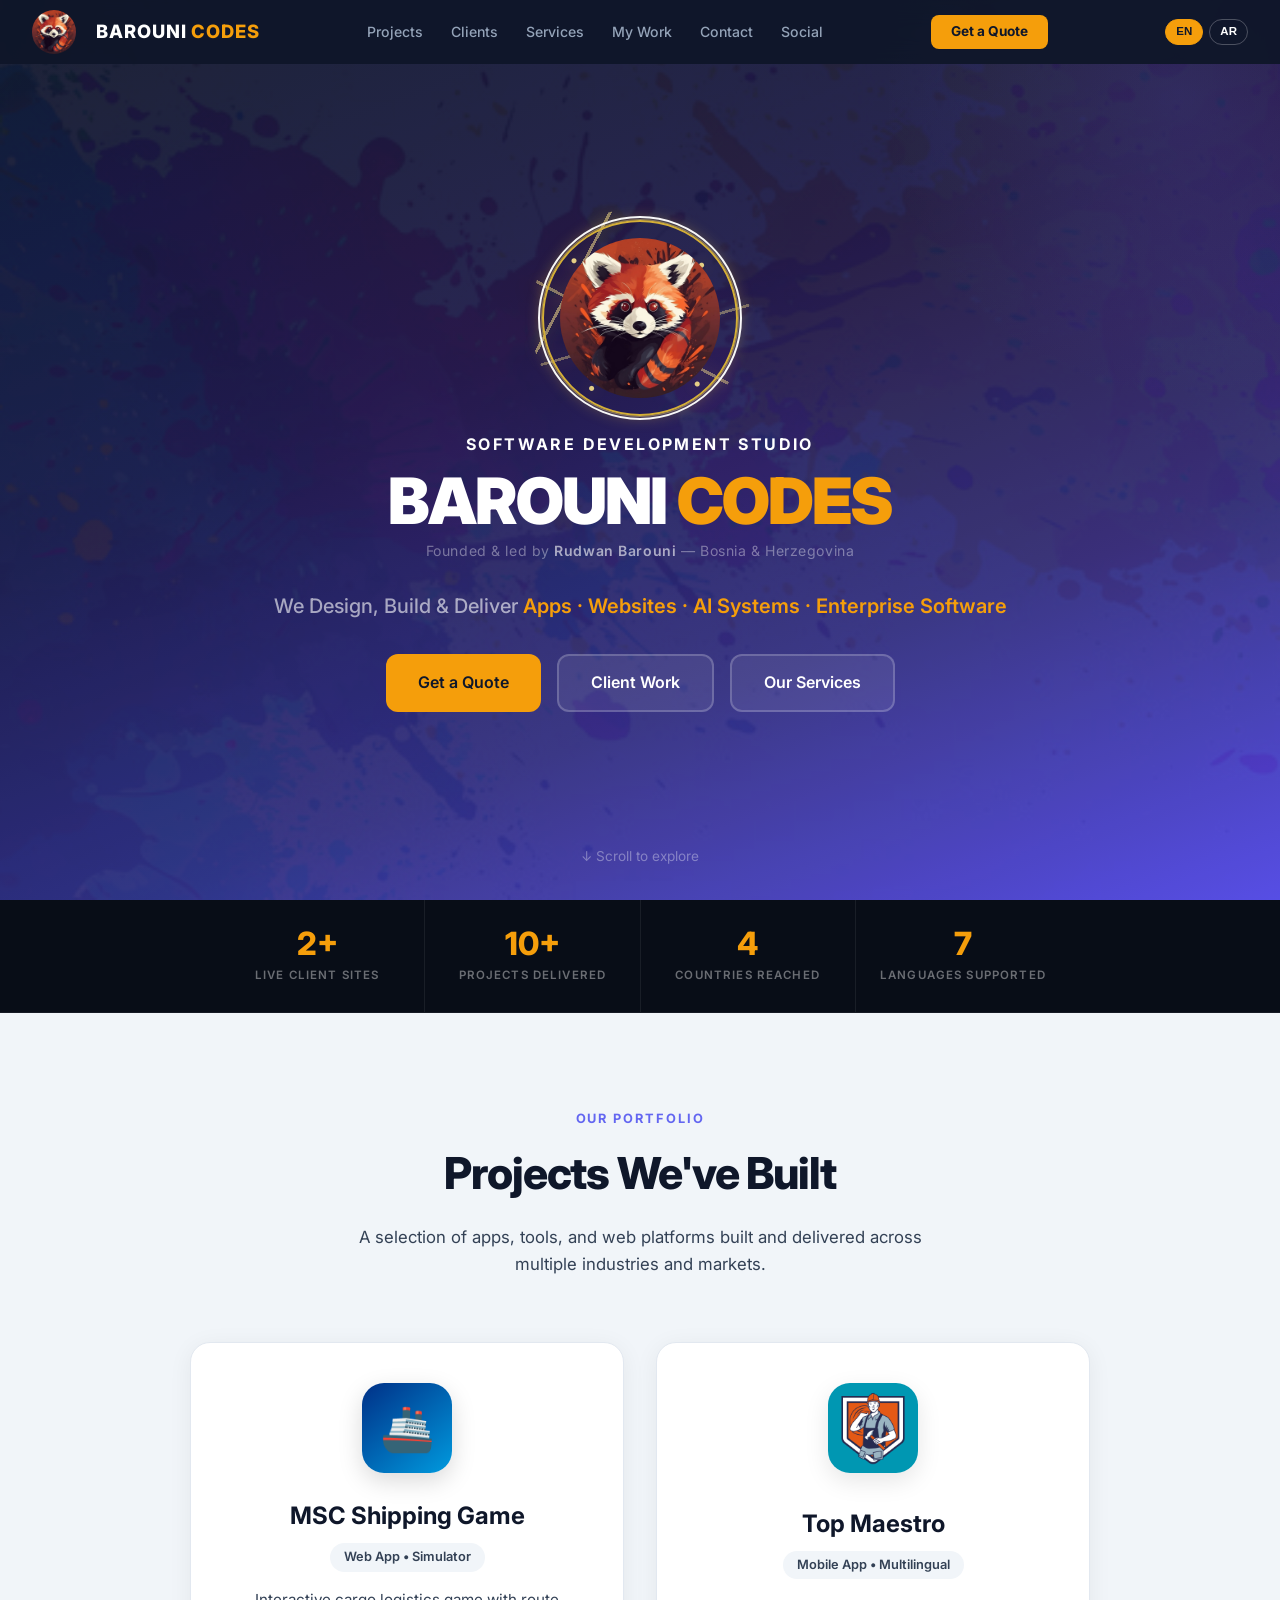
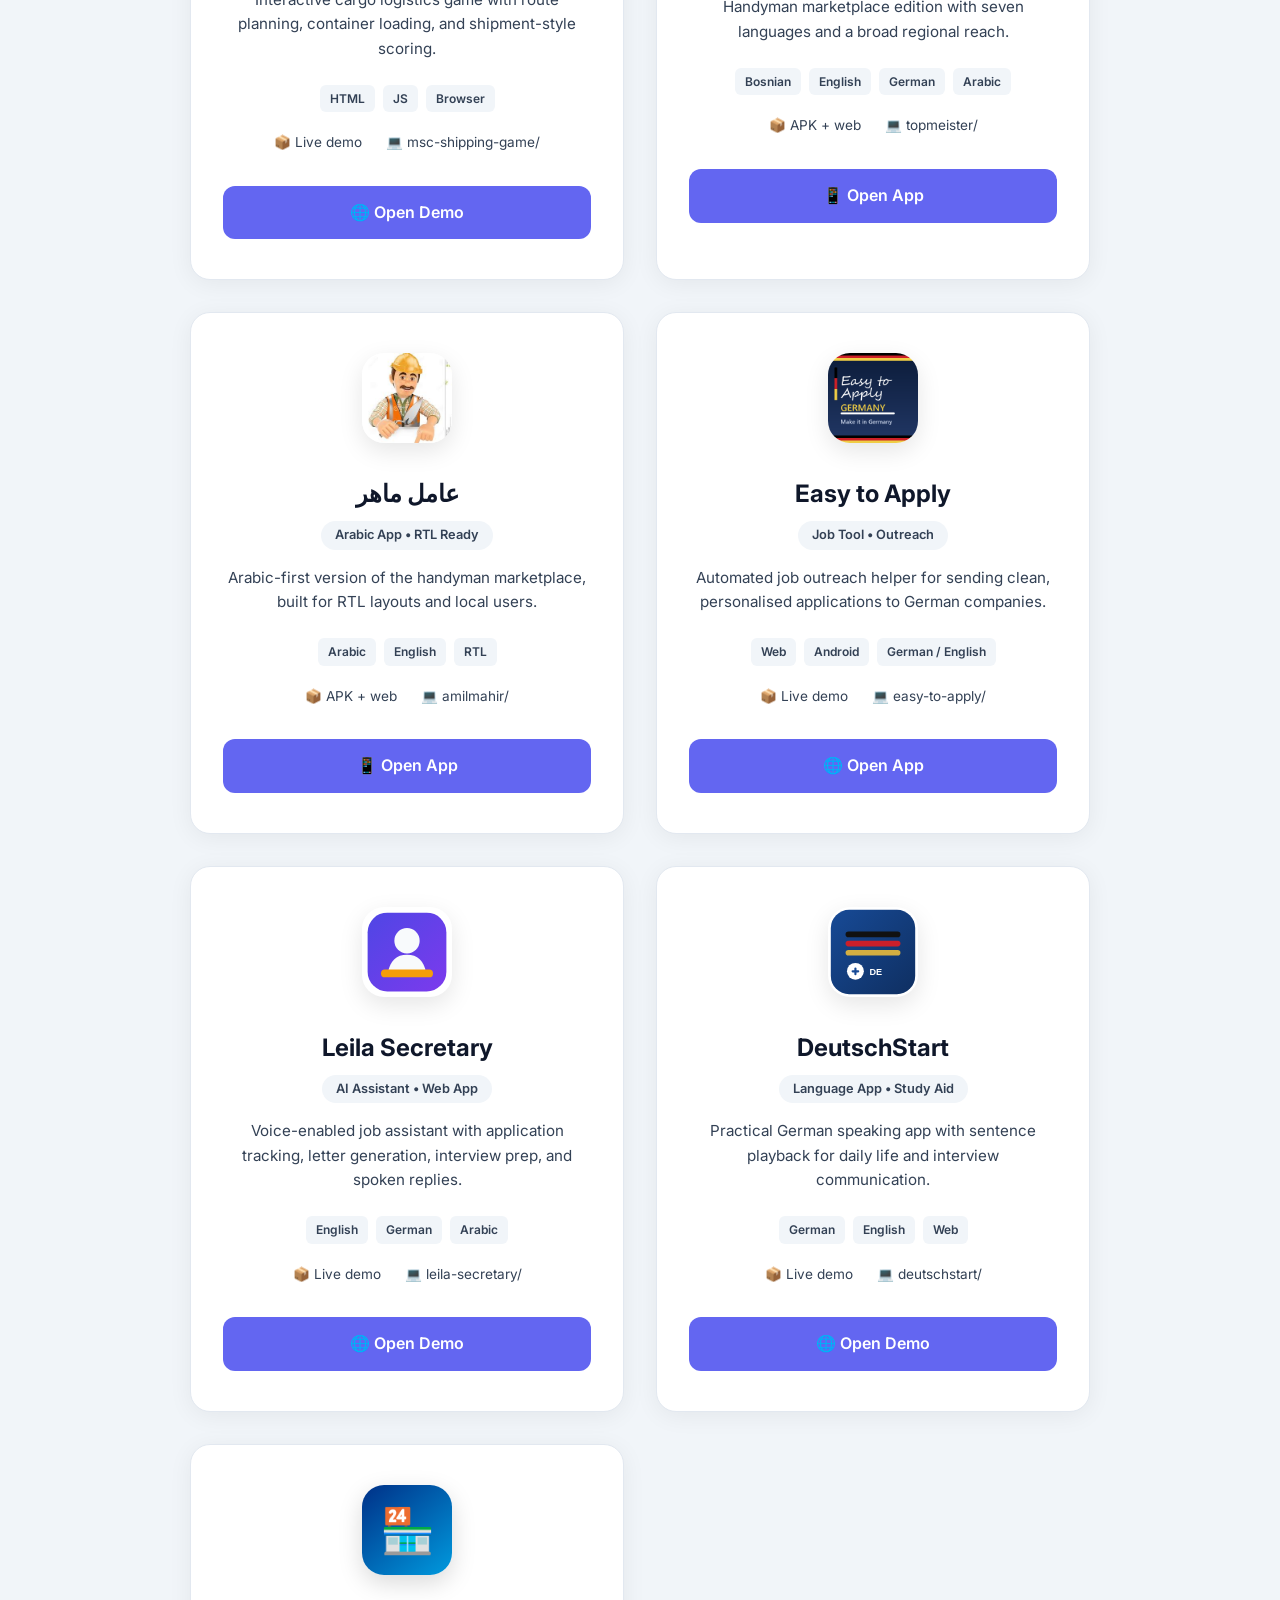
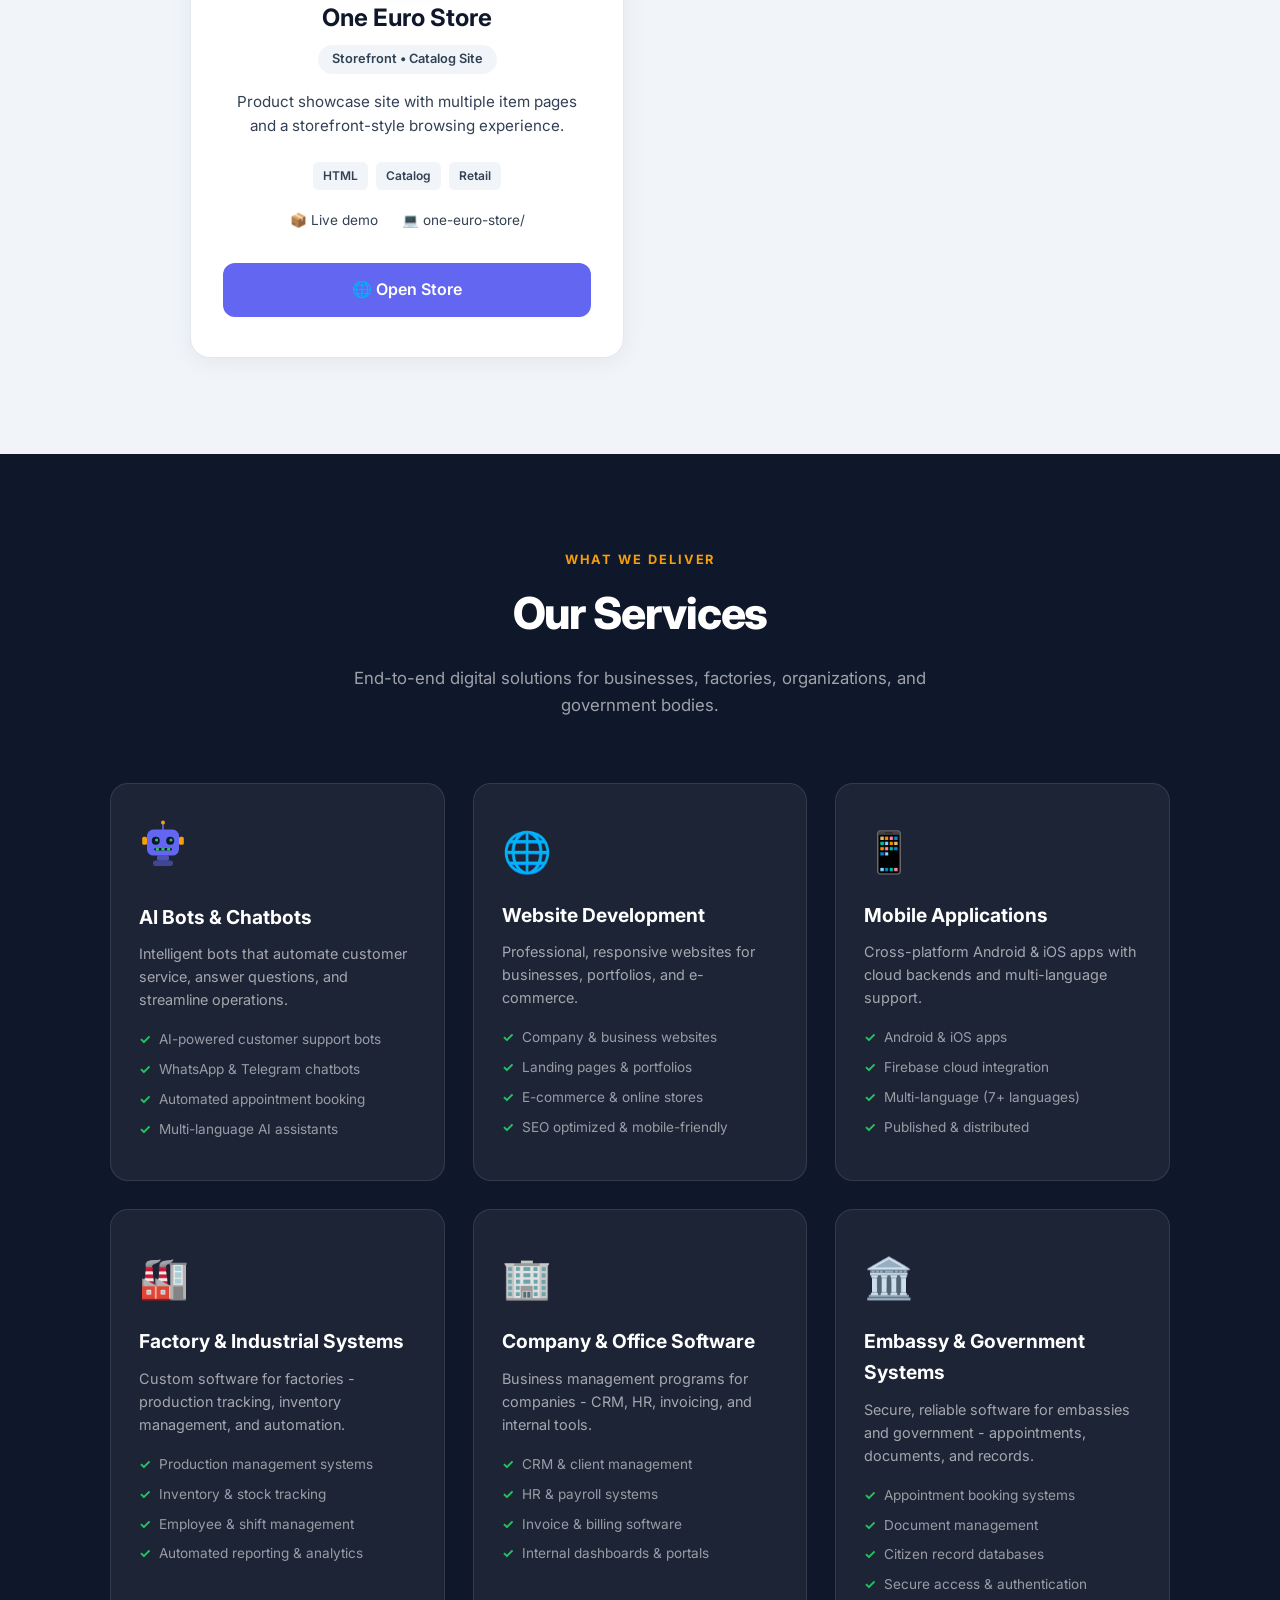
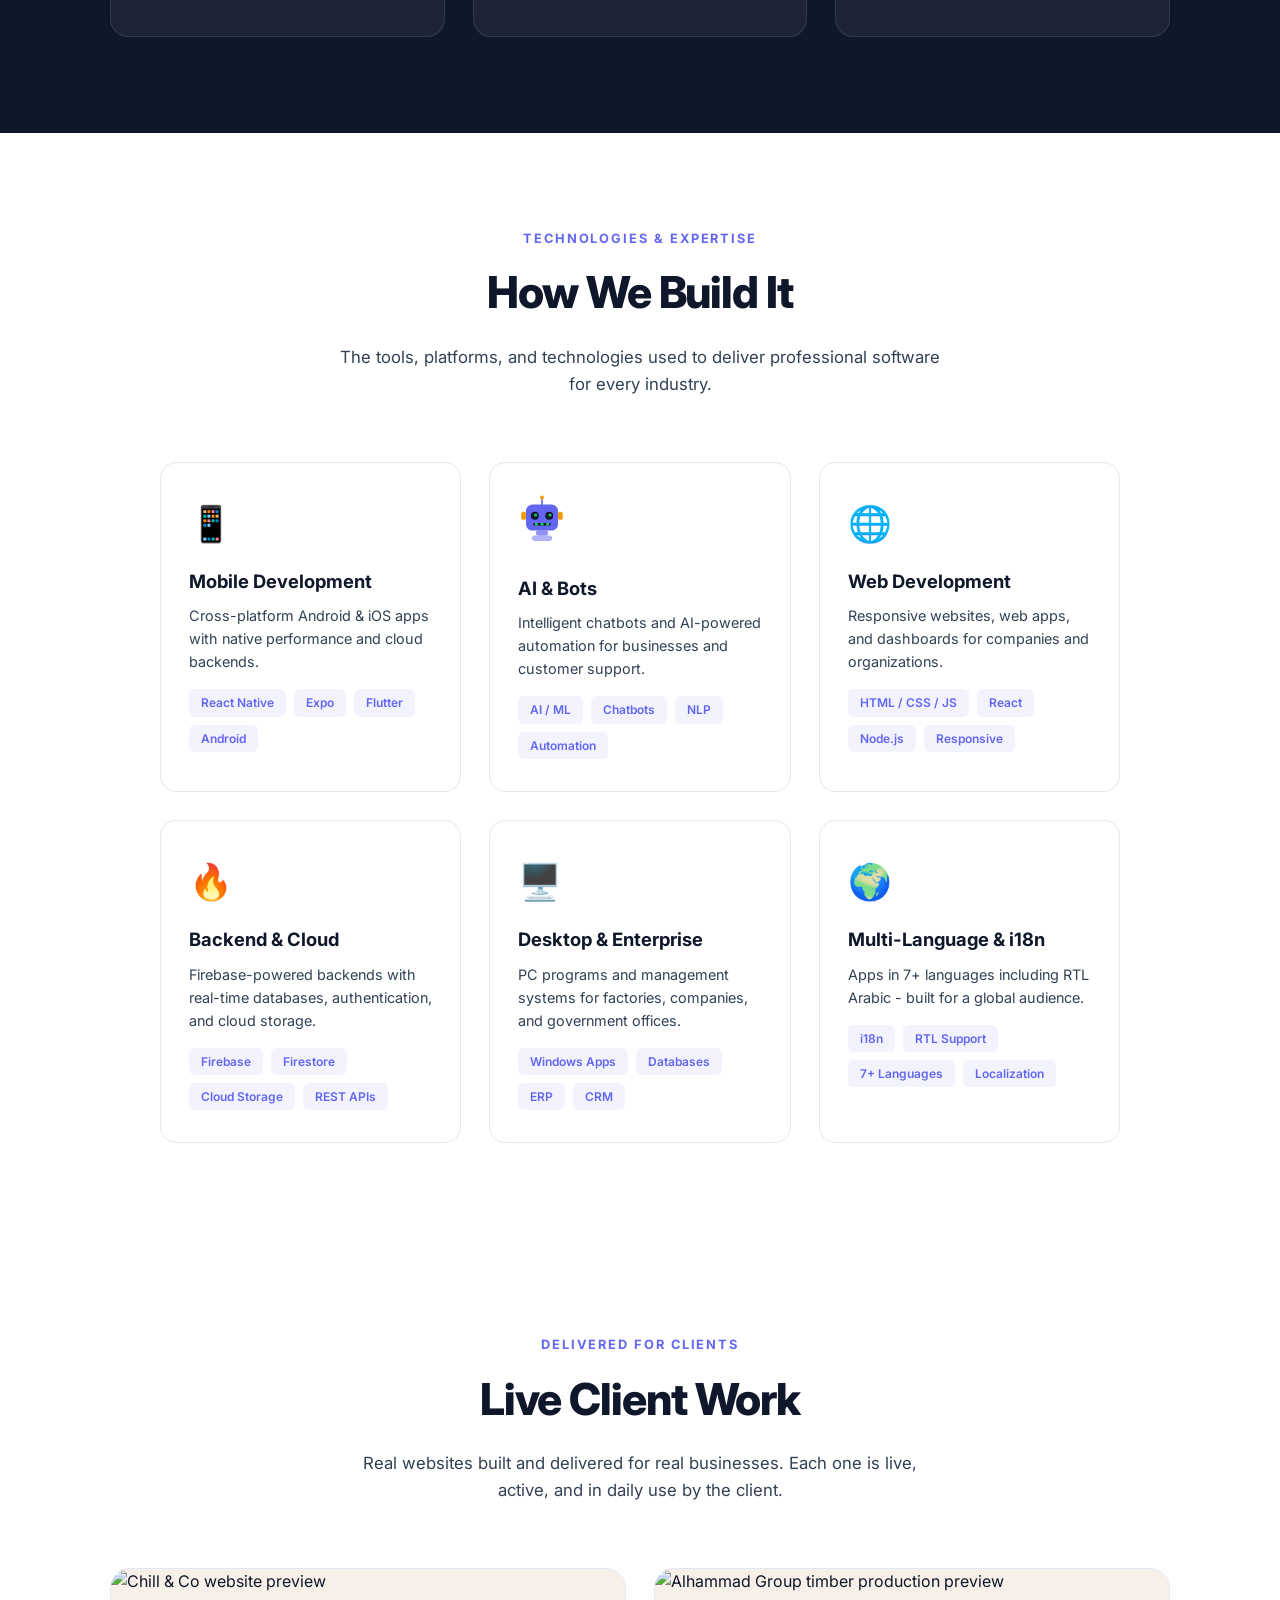
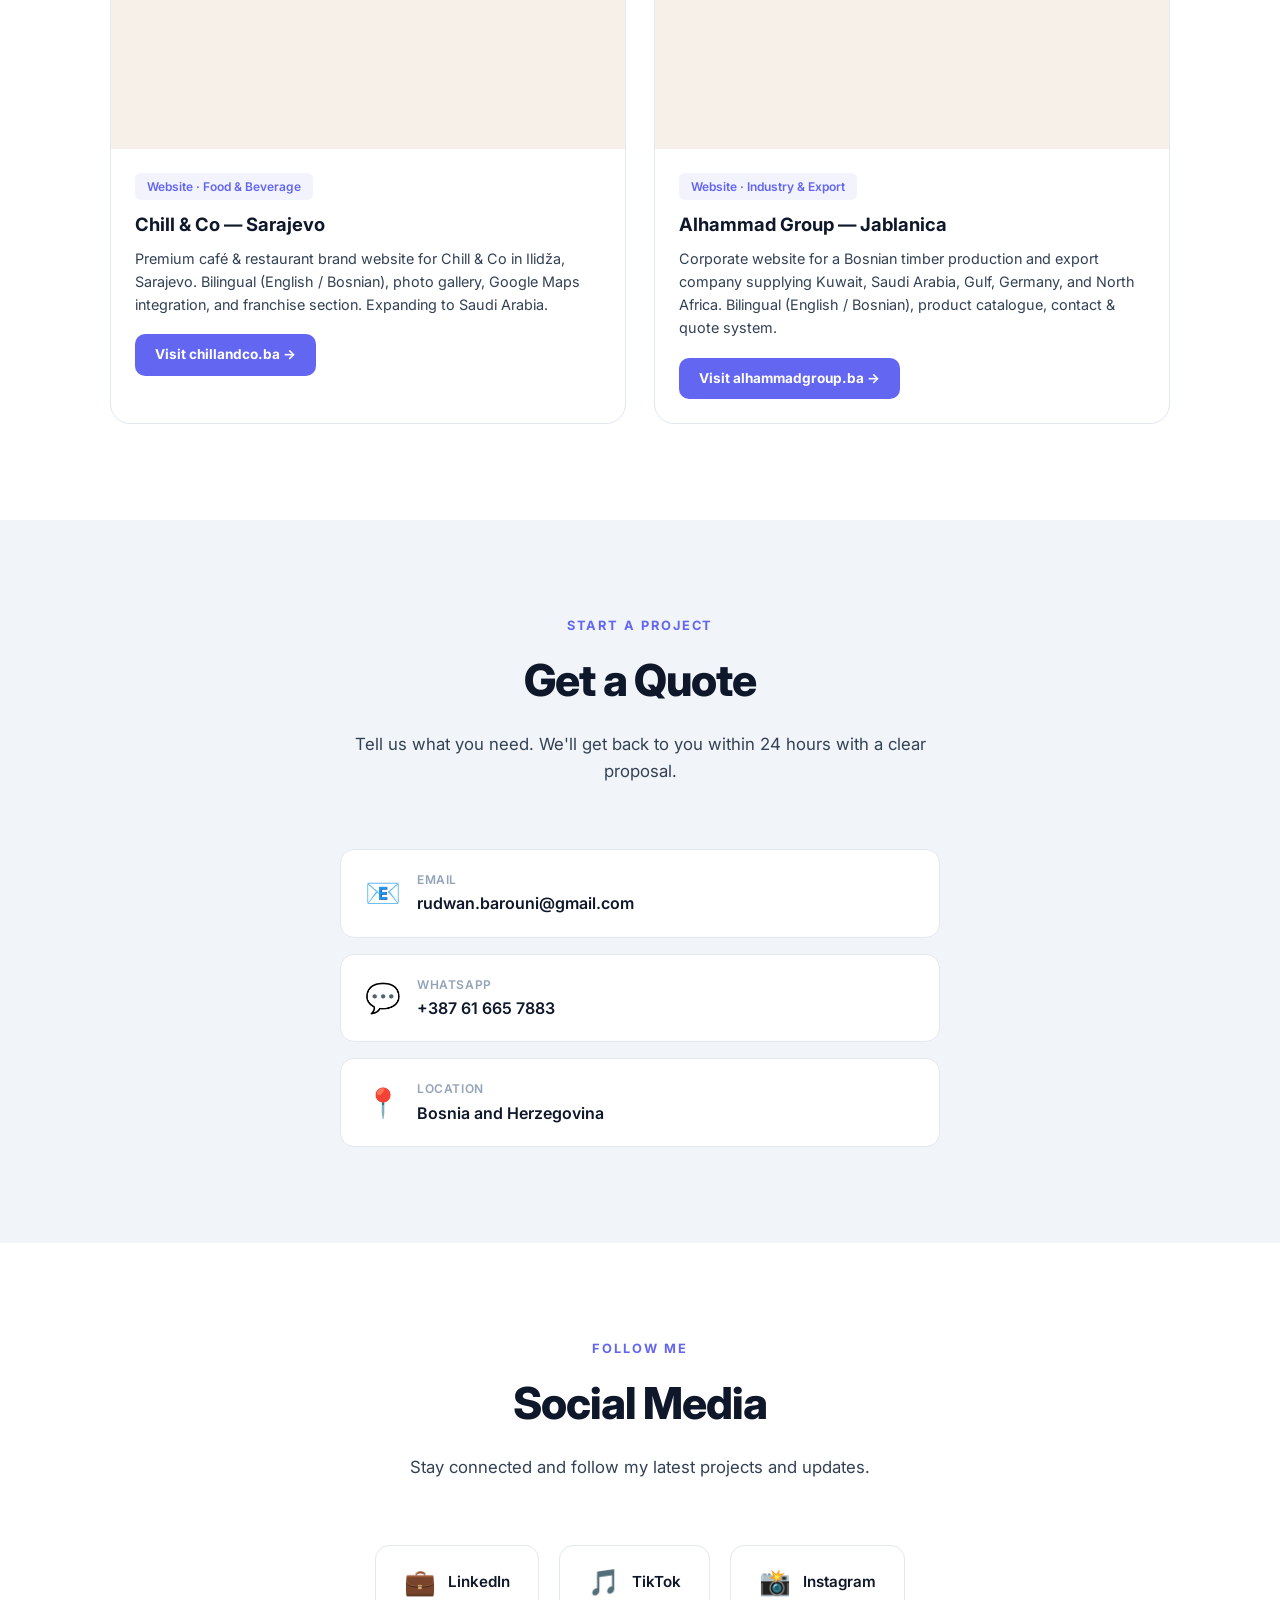
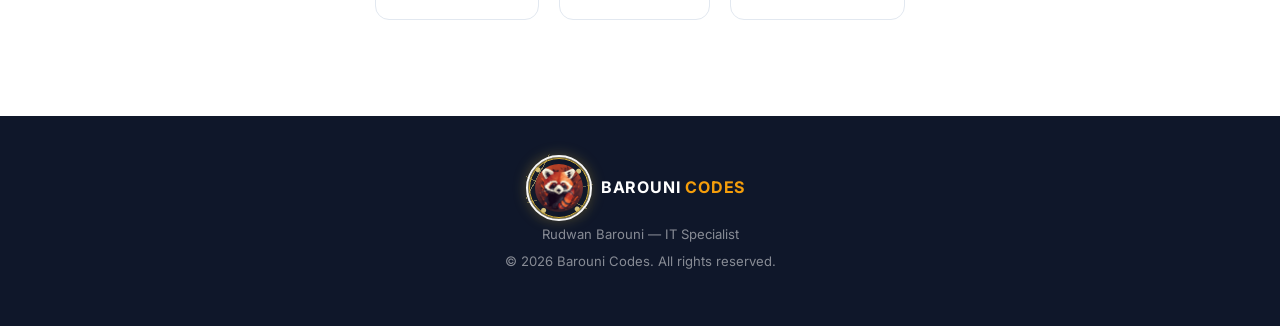
==== commit 61d4ecbb: "Revert "Replace mascot with classy monogram logo" This reverts commit d9db39d268b5753f543c91f9d0b00a" ====
--- a/index.html
+++ b/index.html
@@ -10,8 +10,8 @@
   <meta property="og:description" content="IT Specialist. Mobile apps, AI bots, websites, and enterprise systems.">
   <meta property="og:url" content="https://reyobaron.github.io">
   <meta property="og:type" content="website">
-  <meta property="og:image" content="https://reyobaron.github.io/assets/barouni-monogram-classy.svg">
-  <link rel="icon" type="image/svg+xml" href="assets/barouni-monogram-classy.svg">
+  <meta property="og:image" content="https://reyobaron.github.io/assets/red-panda-codes.jpeg">
+  <link rel="icon" type="image/jpeg" href="assets/red-panda-codes.jpeg">
   <link href="https://fonts.googleapis.com/css2?family=Inter:wght@400;500;600;700;800;900&display=swap" rel="stylesheet">
   <style>
     *, *::before, *::after { margin: 0; padding: 0; box-sizing: border-box; }
@@ -1199,7 +1199,7 @@
 
   <div class="startup-splash" id="startupSplash" aria-hidden="true">
     <div class="logo-circuit-shell logo-circuit-shell-startup startup-face">
-      <img src="assets/barouni-monogram-classy.svg" alt="" class="startup-face-image circuit-logo-image">
+      <img src="assets/red-panda-codes.jpeg" alt="" class="startup-face-image circuit-logo-image">
     </div>
     <div class="startup-title notranslate" translate="no" lang="en" aria-hidden="true">Barouni <span>Codes</span></div>
   </div>
@@ -1208,7 +1208,7 @@
   <nav class="nav">
     <a href="#" class="nav-brand">
       <span class="logo-circuit-shell logo-circuit-shell-nav">
-        <img src="assets/barouni-monogram-classy.svg" alt="Barouni Codes" class="nav-logo circuit-logo-image">
+        <img src="assets/red-panda-codes.jpeg" alt="Red Panda Codes" class="nav-logo circuit-logo-image">
       </span>
       <span class="nav-title notranslate" translate="no" lang="en">Barouni <span>Codes</span></span>
     </a>
@@ -1233,7 +1233,7 @@
     <div class="hero-content">
       <div class="hero-logo-wrap logo-circuit-shell logo-circuit-shell-hero">
         <div class="hero-logo-circle"></div>
-        <img src="assets/barouni-monogram-classy.svg" alt="Barouni Codes" class="hero-logo circuit-logo-image">
+        <img src="assets/red-panda-codes.jpeg" alt="Red Panda Codes" class="hero-logo circuit-logo-image">
       </div>
       <div class="hero-brand notranslate" translate="no" lang="en" data-i18n="hero.studio">Software Development Studio</div>
       <h1 class="notranslate" translate="no" lang="en">BAROUNI <span style="color:var(--accent)">CODES</span></h1>
@@ -1646,7 +1646,7 @@
   <footer class="footer">
     <div class="footer-brand">
       <span class="logo-circuit-shell logo-circuit-shell-footer">
-        <img src="assets/barouni-monogram-classy.svg" alt="Barouni Codes" class="footer-logo circuit-logo-image">
+        <img src="assets/red-panda-codes.jpeg" alt="Red Panda Codes" class="footer-logo circuit-logo-image">
       </span>
       <span class="footer-name notranslate" translate="no" lang="en">Barouni <span>Codes</span></span>
     </div>
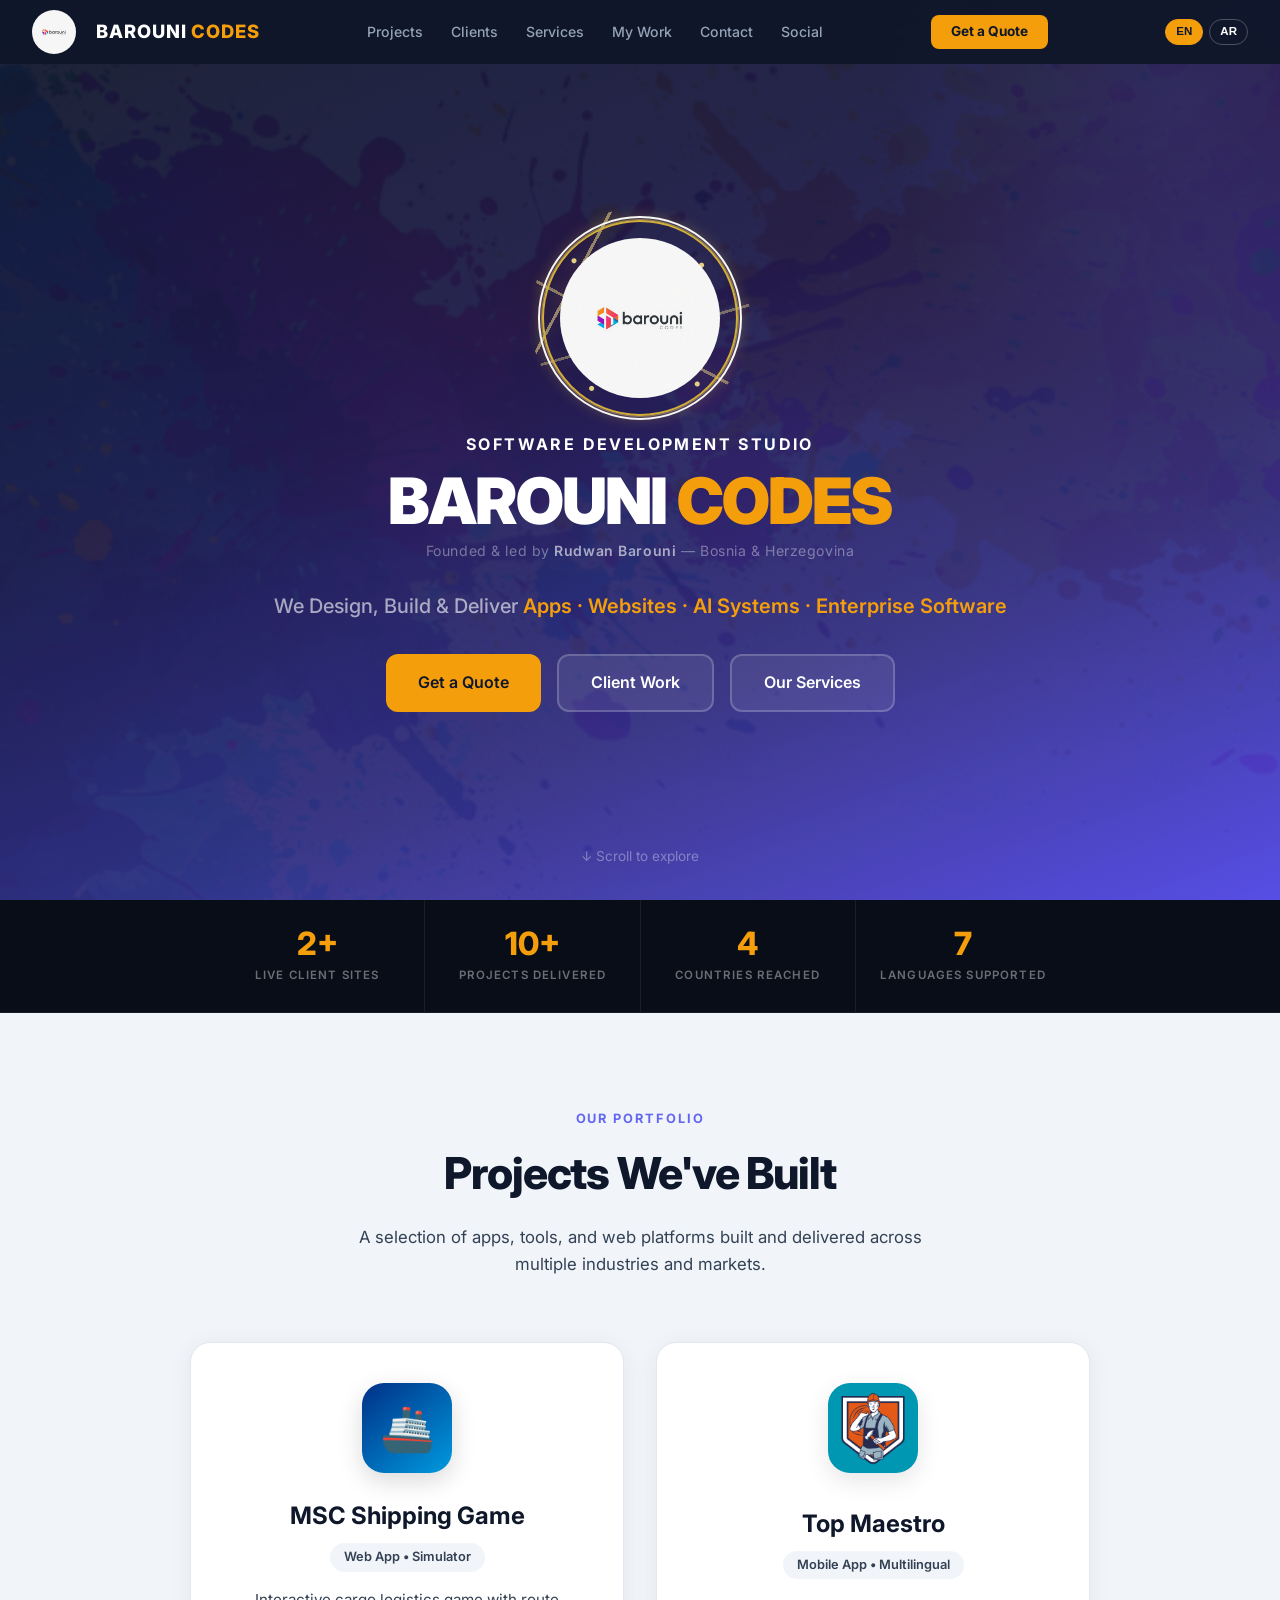
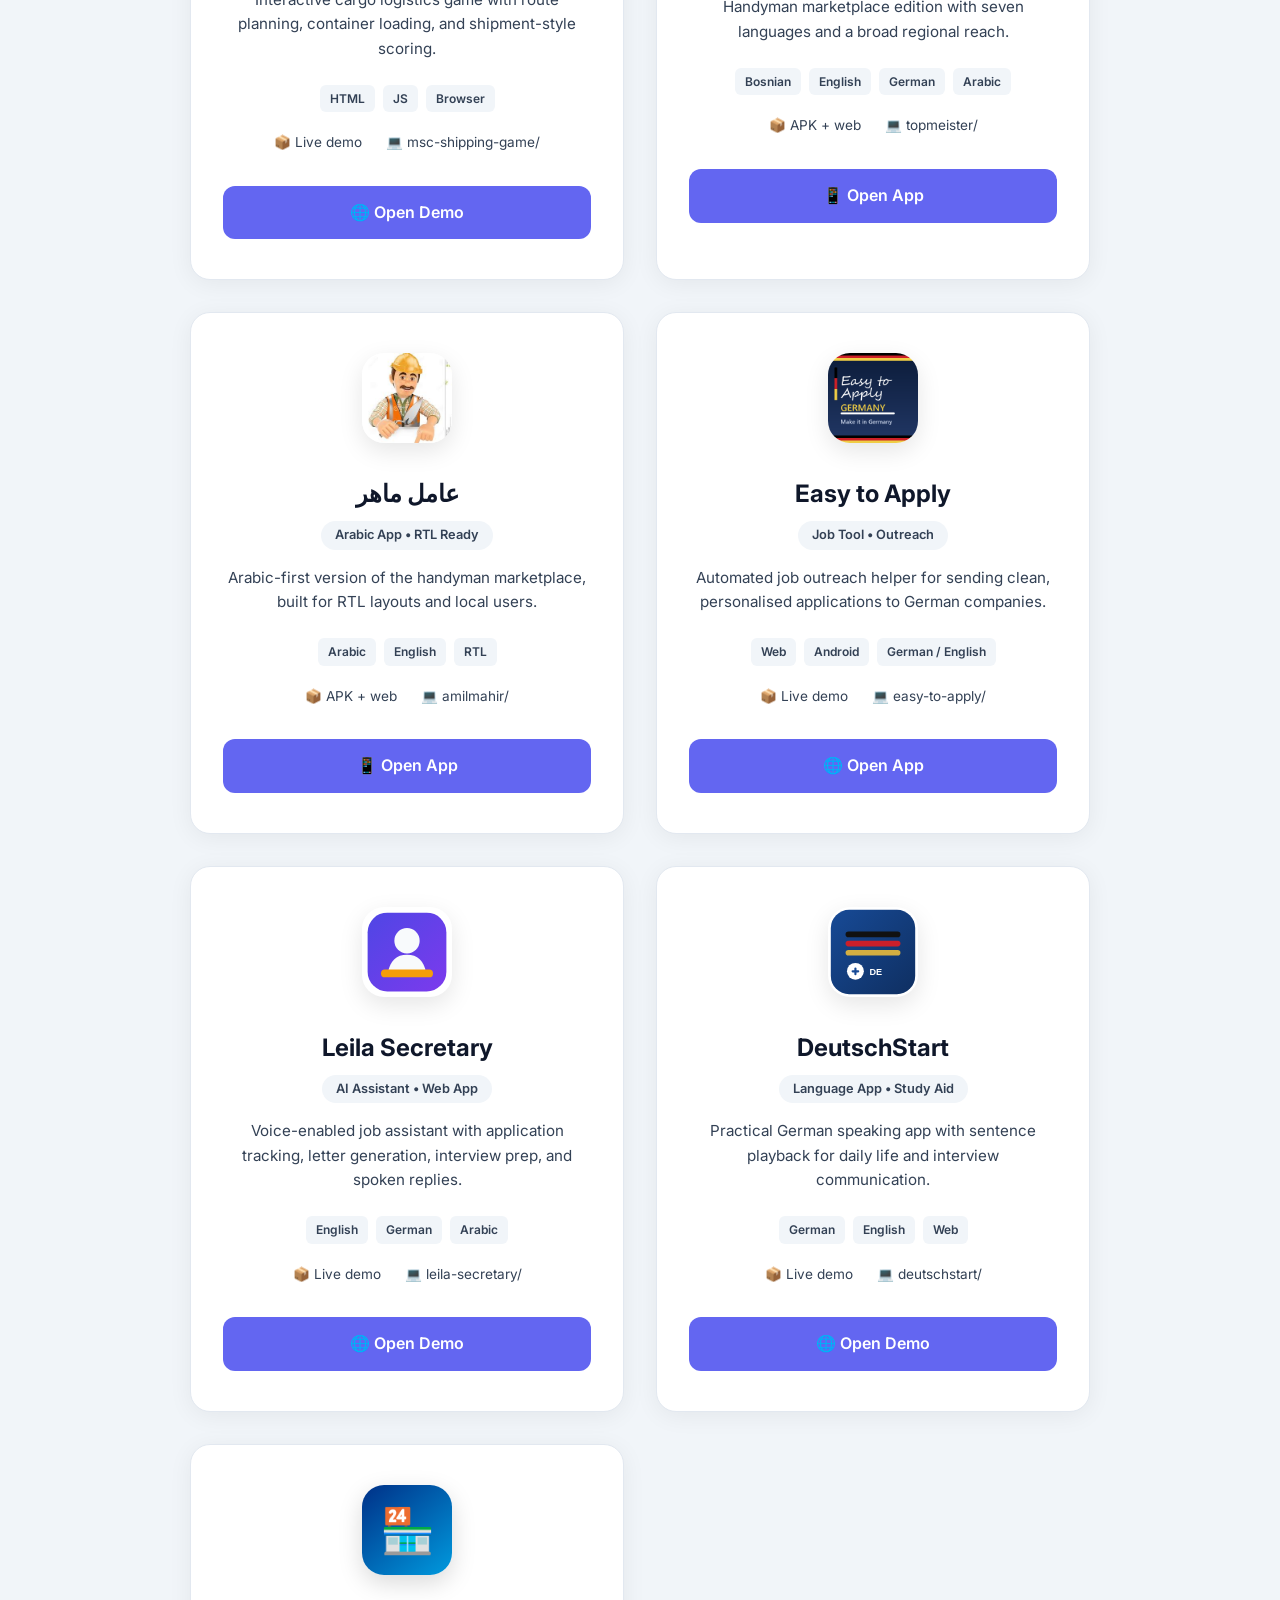
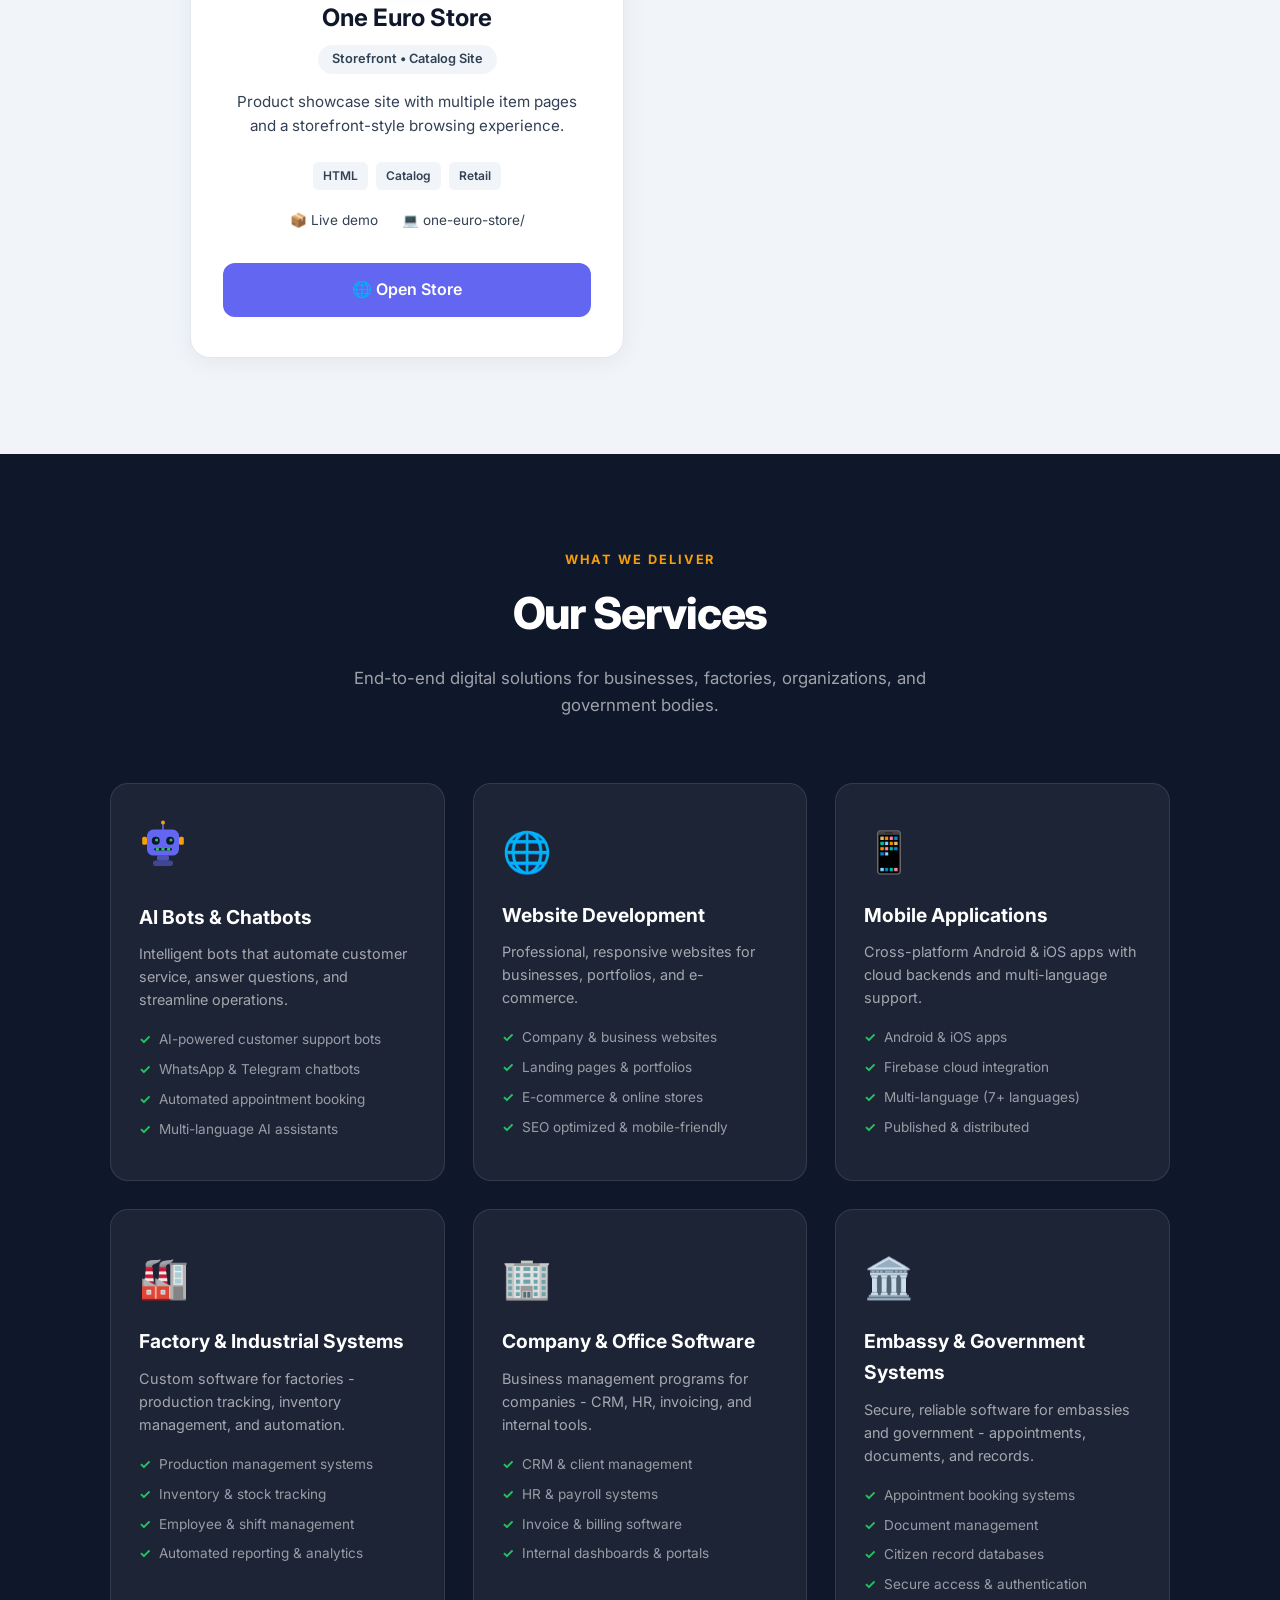
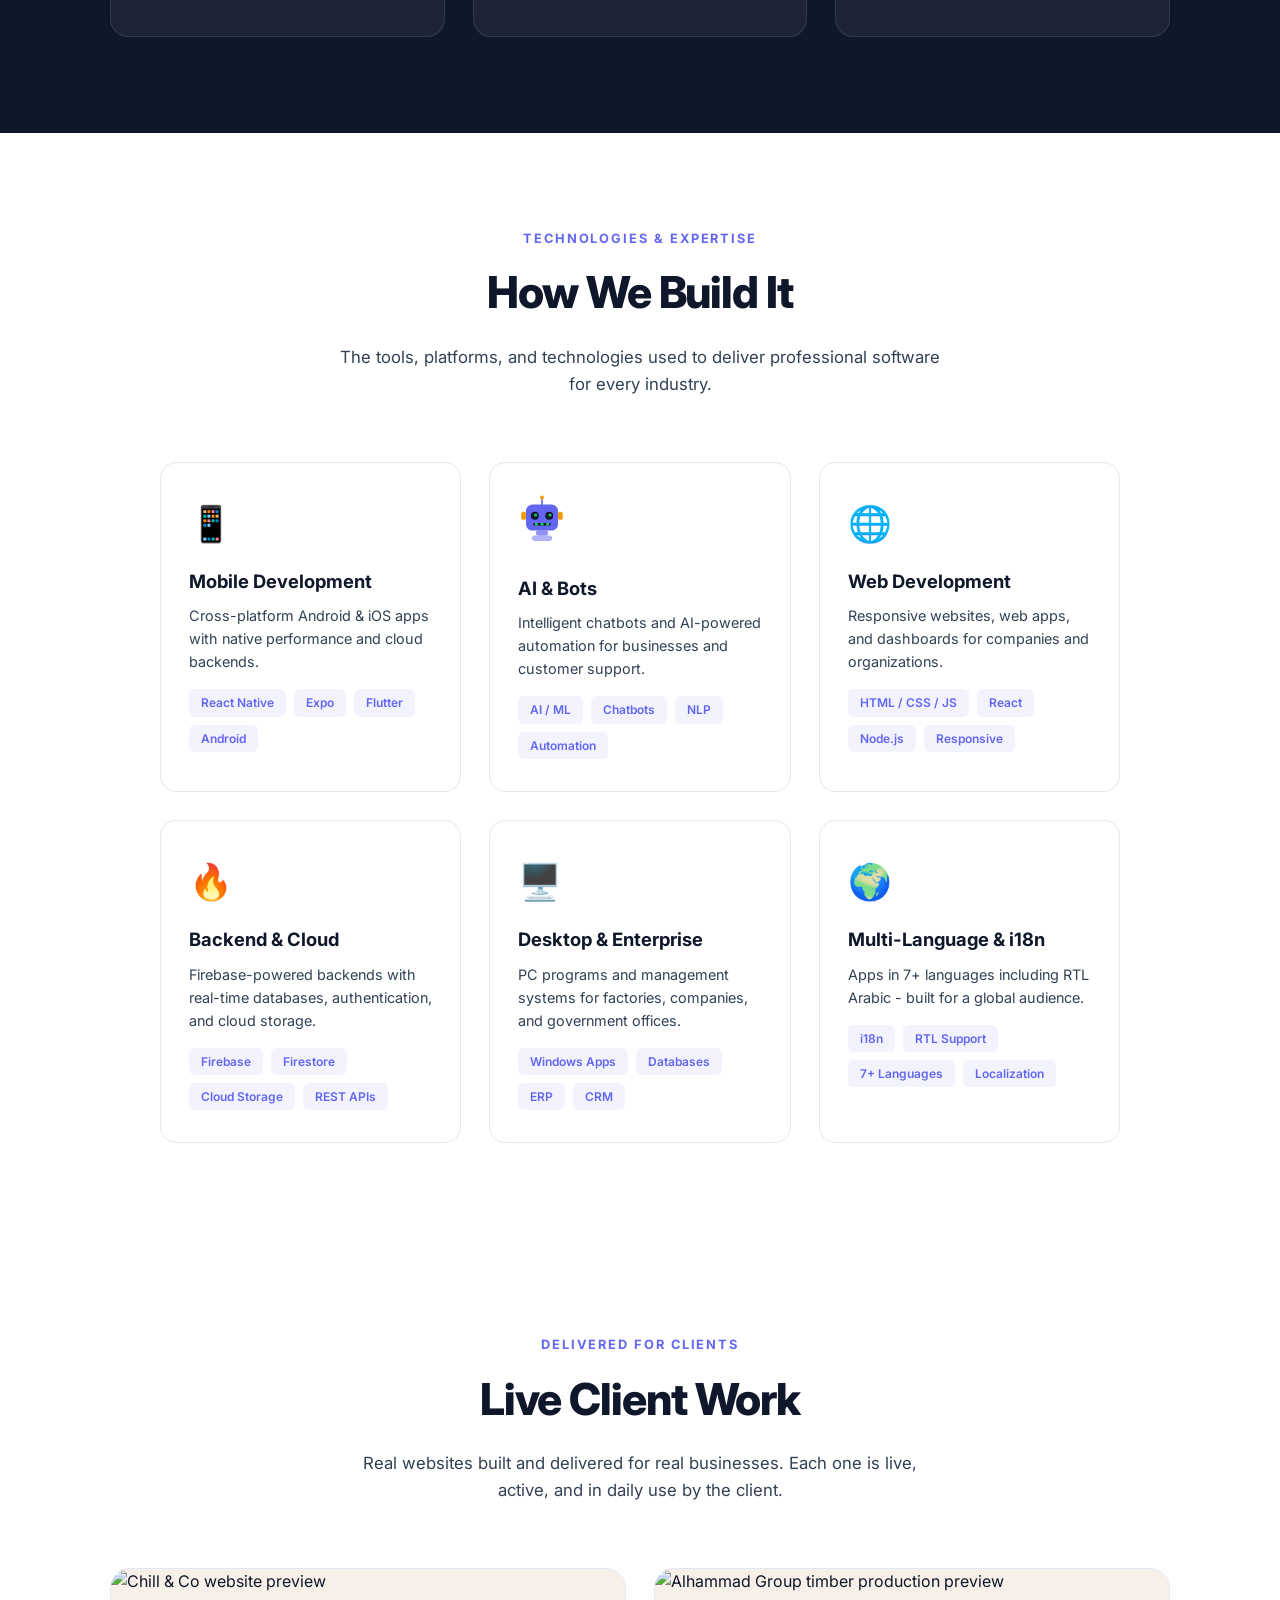
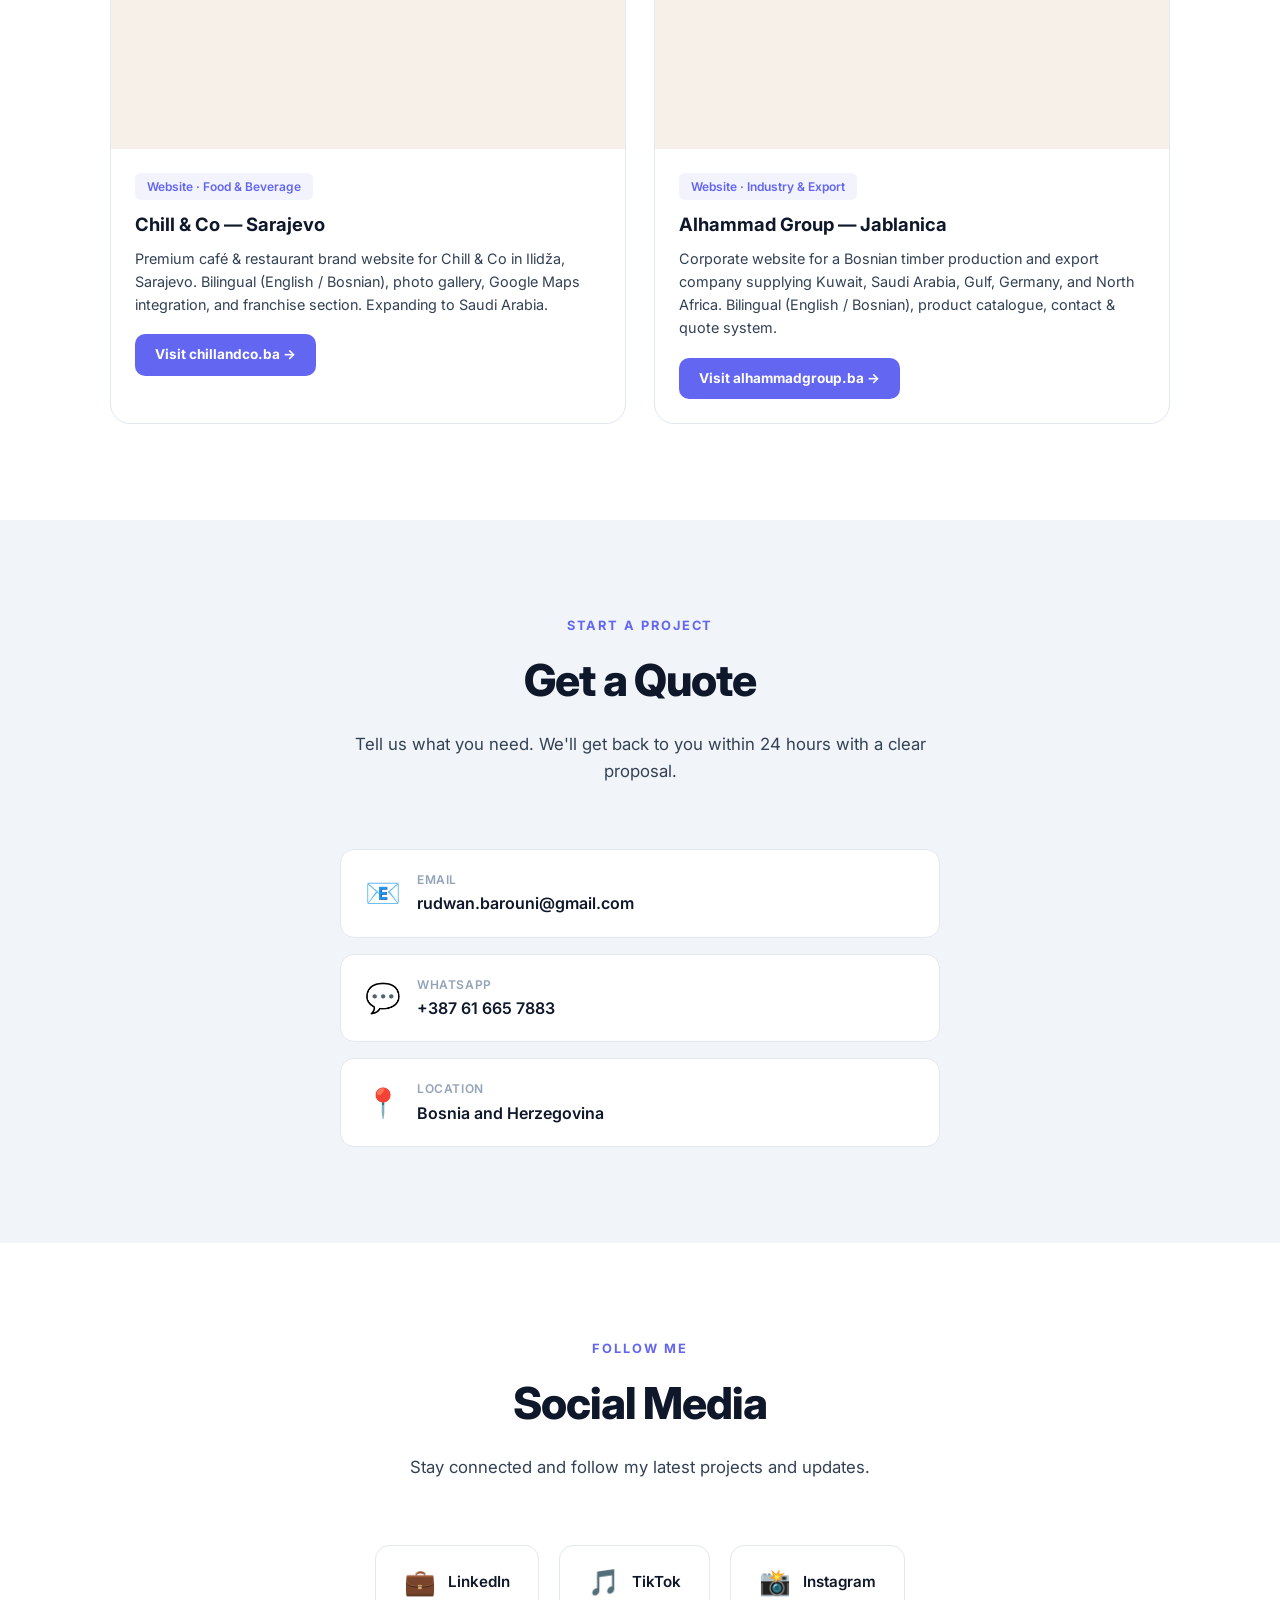
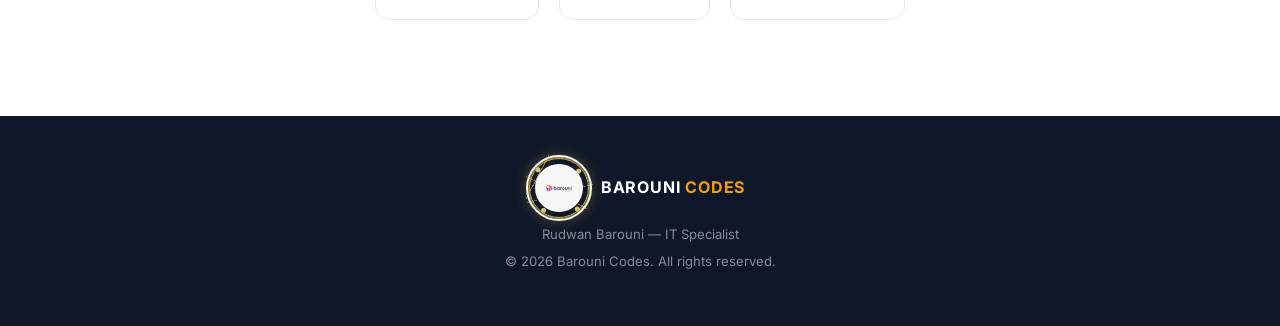
==== commit 69ab3515: "Staging: apply Canva logo asset" ====
--- a/index.html
+++ b/index.html
@@ -10,8 +10,8 @@
   <meta property="og:description" content="IT Specialist. Mobile apps, AI bots, websites, and enterprise systems.">
   <meta property="og:url" content="https://reyobaron.github.io">
   <meta property="og:type" content="website">
-  <meta property="og:image" content="https://reyobaron.github.io/assets/red-panda-codes.jpeg">
-  <link rel="icon" type="image/jpeg" href="assets/red-panda-codes.jpeg">
+  <meta property="og:image" content="https://reyobaron.github.io/assets/name-of-my-website-is-barouni-codes.png">
+  <link rel="icon" type="image/png" href="assets/name-of-my-website-is-barouni-codes.png">
   <link href="https://fonts.googleapis.com/css2?family=Inter:wght@400;500;600;700;800;900&display=swap" rel="stylesheet">
   <style>
     *, *::before, *::after { margin: 0; padding: 0; box-sizing: border-box; }
@@ -1199,7 +1199,7 @@
 
   <div class="startup-splash" id="startupSplash" aria-hidden="true">
     <div class="logo-circuit-shell logo-circuit-shell-startup startup-face">
-      <img src="assets/red-panda-codes.jpeg" alt="" class="startup-face-image circuit-logo-image">
+      <img src="assets/name-of-my-website-is-barouni-codes.png" alt="" class="startup-face-image circuit-logo-image">
     </div>
     <div class="startup-title notranslate" translate="no" lang="en" aria-hidden="true">Barouni <span>Codes</span></div>
   </div>
@@ -1208,7 +1208,7 @@
   <nav class="nav">
     <a href="#" class="nav-brand">
       <span class="logo-circuit-shell logo-circuit-shell-nav">
-        <img src="assets/red-panda-codes.jpeg" alt="Red Panda Codes" class="nav-logo circuit-logo-image">
+        <img src="assets/name-of-my-website-is-barouni-codes.png" alt="Barouni Codes" class="nav-logo circuit-logo-image">
       </span>
       <span class="nav-title notranslate" translate="no" lang="en">Barouni <span>Codes</span></span>
     </a>
@@ -1233,7 +1233,7 @@
     <div class="hero-content">
       <div class="hero-logo-wrap logo-circuit-shell logo-circuit-shell-hero">
         <div class="hero-logo-circle"></div>
-        <img src="assets/red-panda-codes.jpeg" alt="Red Panda Codes" class="hero-logo circuit-logo-image">
+        <img src="assets/name-of-my-website-is-barouni-codes.png" alt="Barouni Codes" class="hero-logo circuit-logo-image">
       </div>
       <div class="hero-brand notranslate" translate="no" lang="en" data-i18n="hero.studio">Software Development Studio</div>
       <h1 class="notranslate" translate="no" lang="en">BAROUNI <span style="color:var(--accent)">CODES</span></h1>
@@ -1646,7 +1646,7 @@
   <footer class="footer">
     <div class="footer-brand">
       <span class="logo-circuit-shell logo-circuit-shell-footer">
-        <img src="assets/red-panda-codes.jpeg" alt="Red Panda Codes" class="footer-logo circuit-logo-image">
+        <img src="assets/name-of-my-website-is-barouni-codes.png" alt="Barouni Codes" class="footer-logo circuit-logo-image">
       </span>
       <span class="footer-name notranslate" translate="no" lang="en">Barouni <span>Codes</span></span>
     </div>
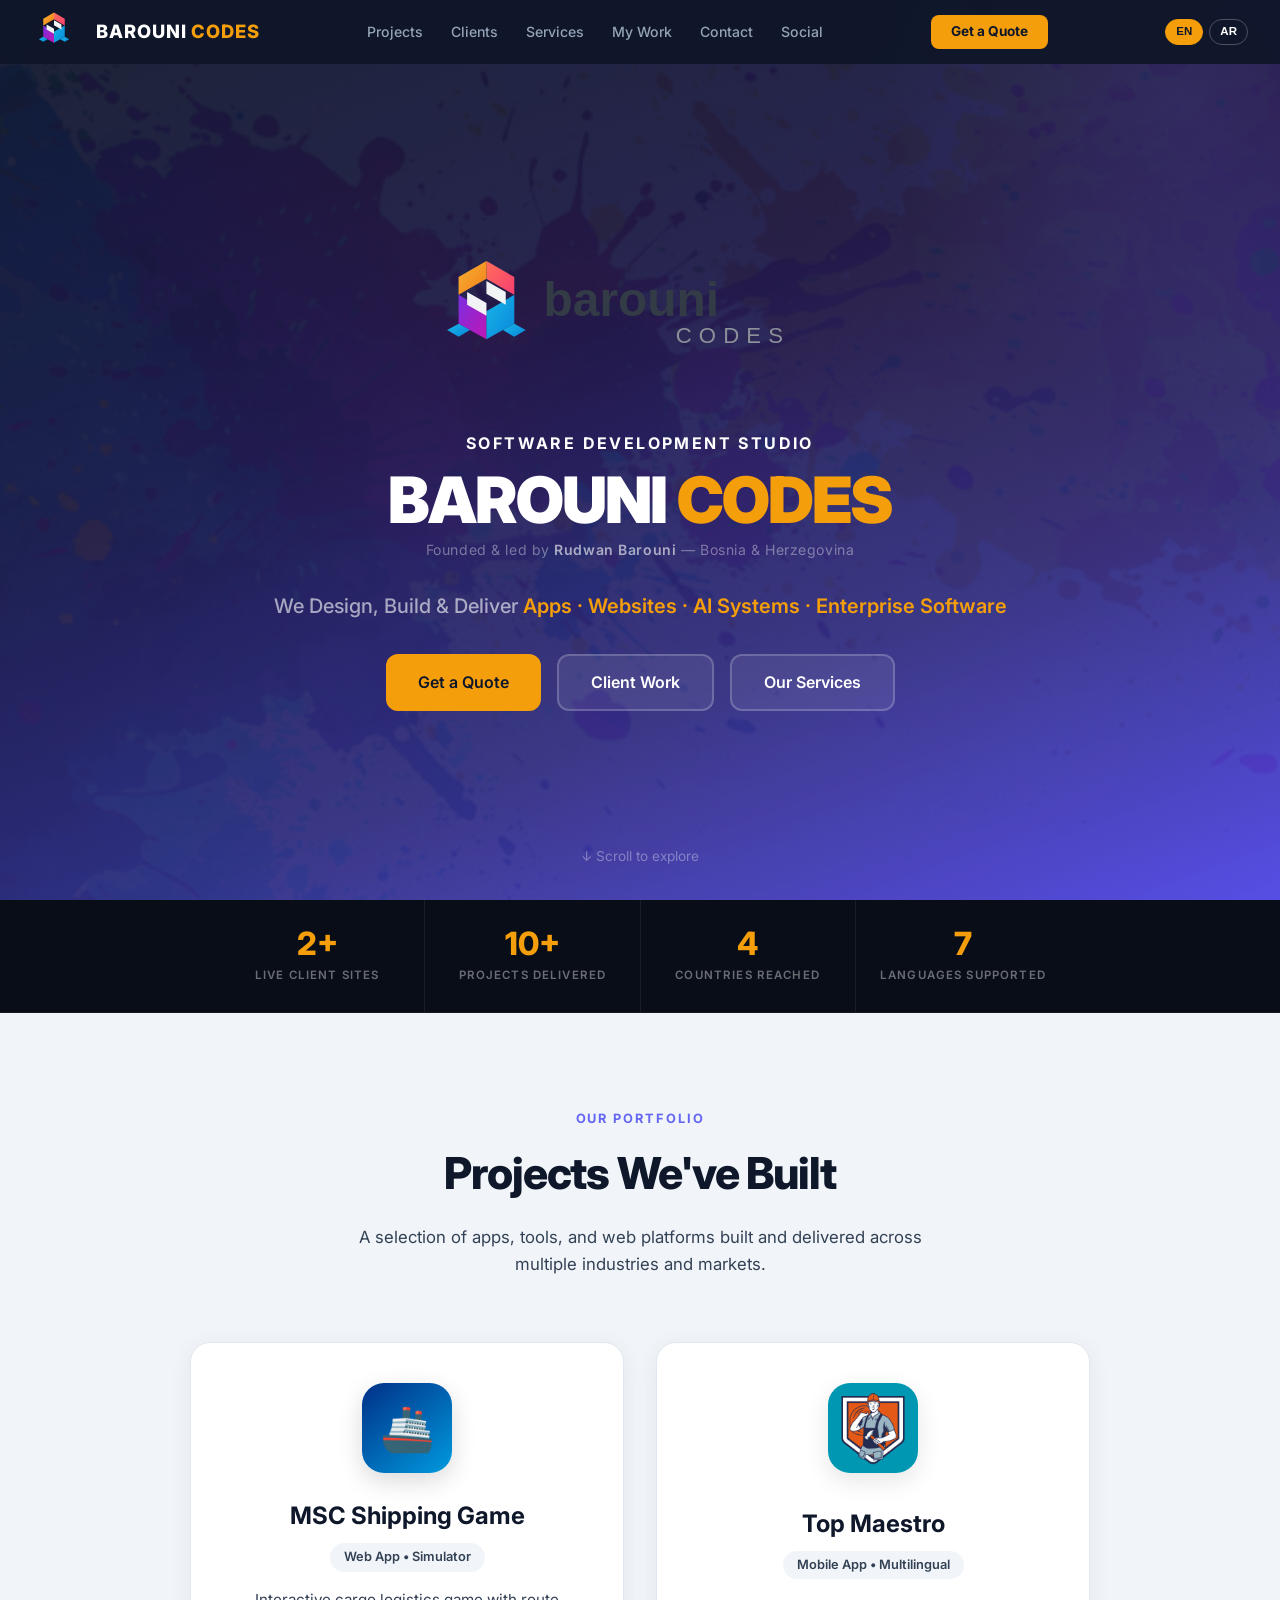
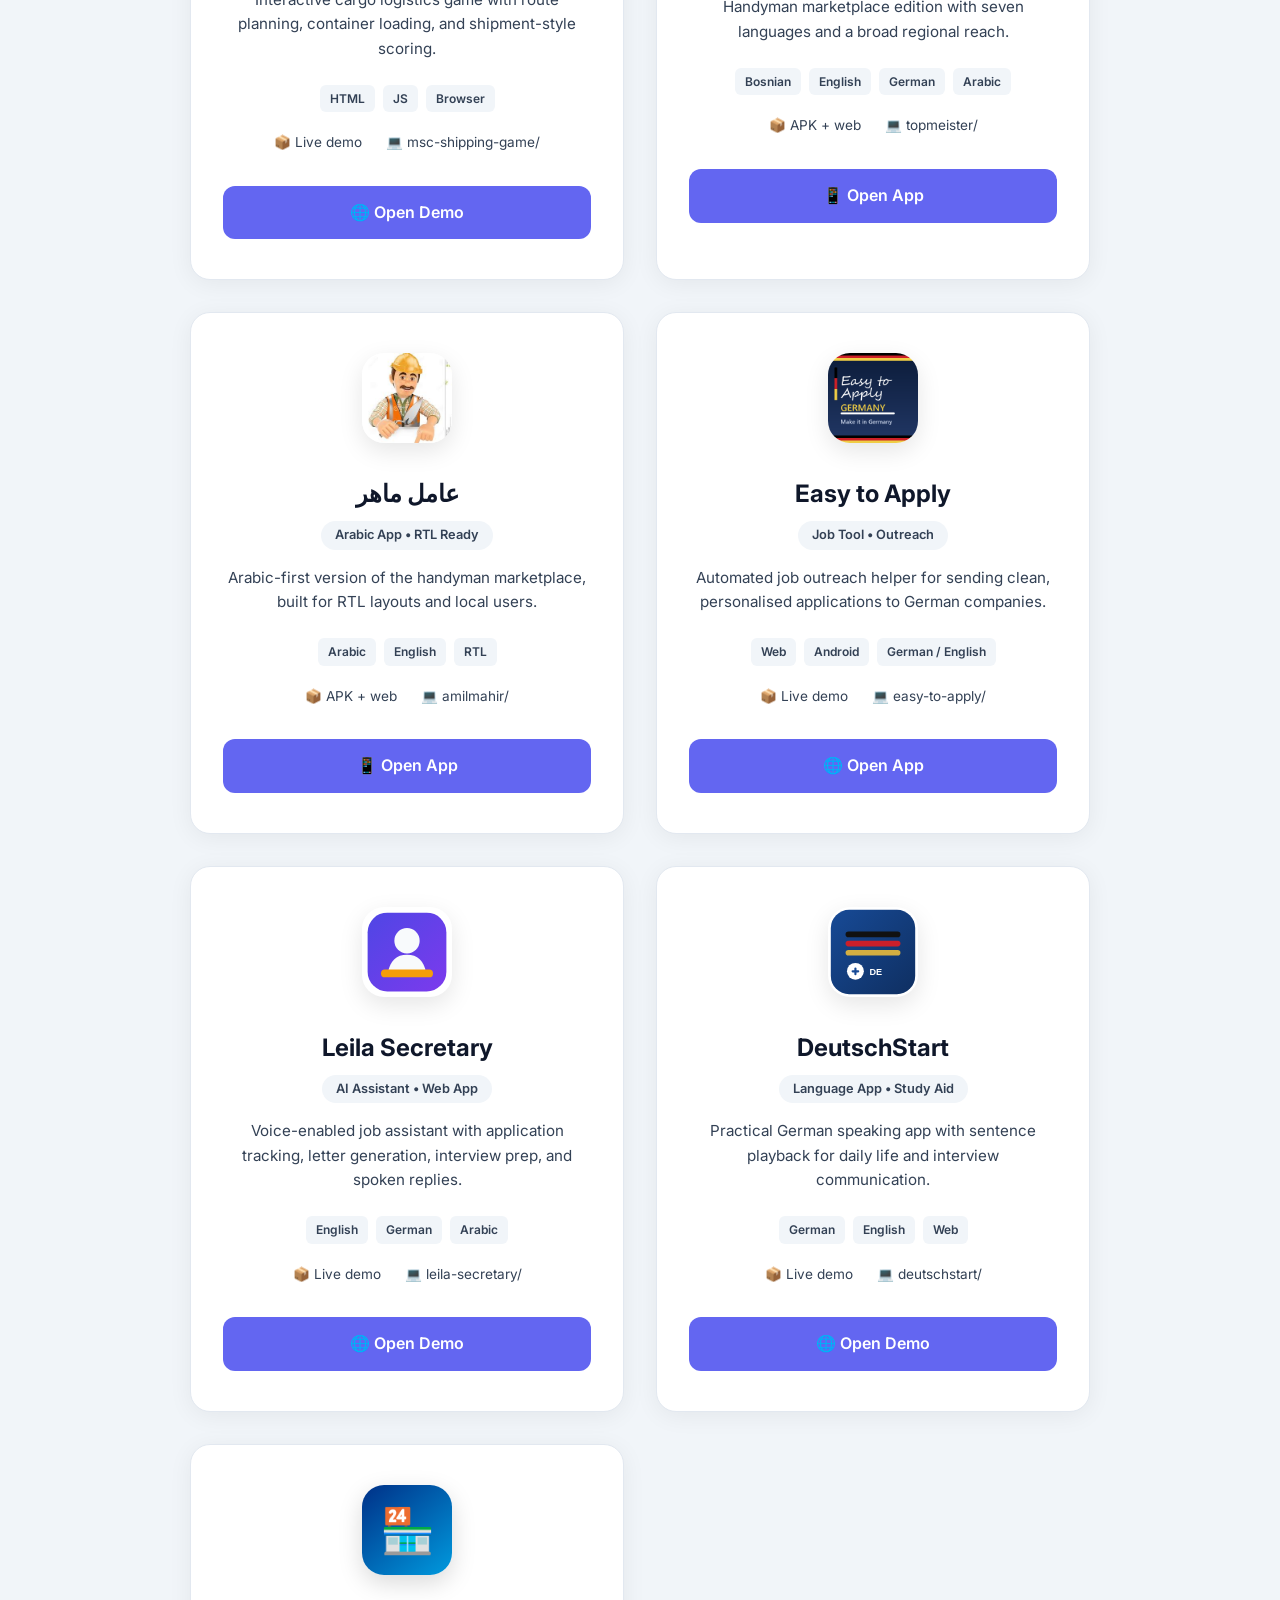
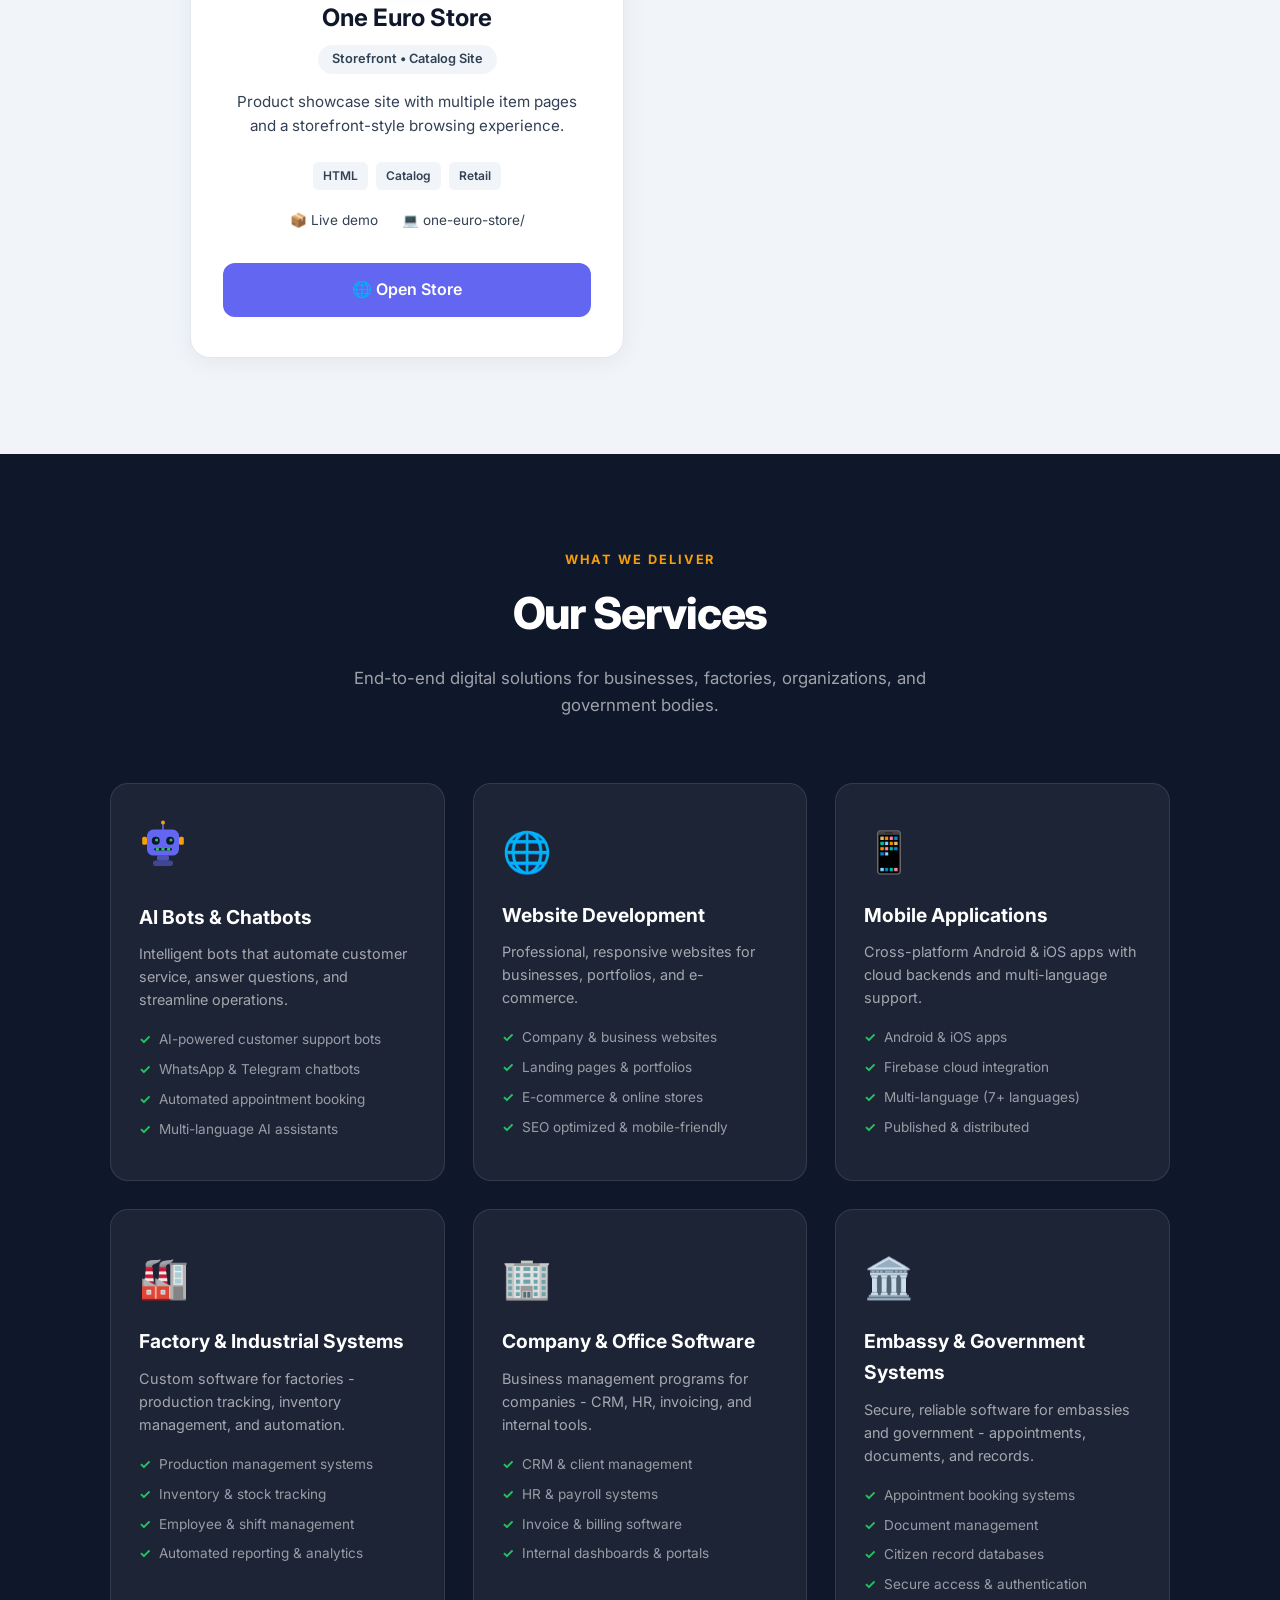
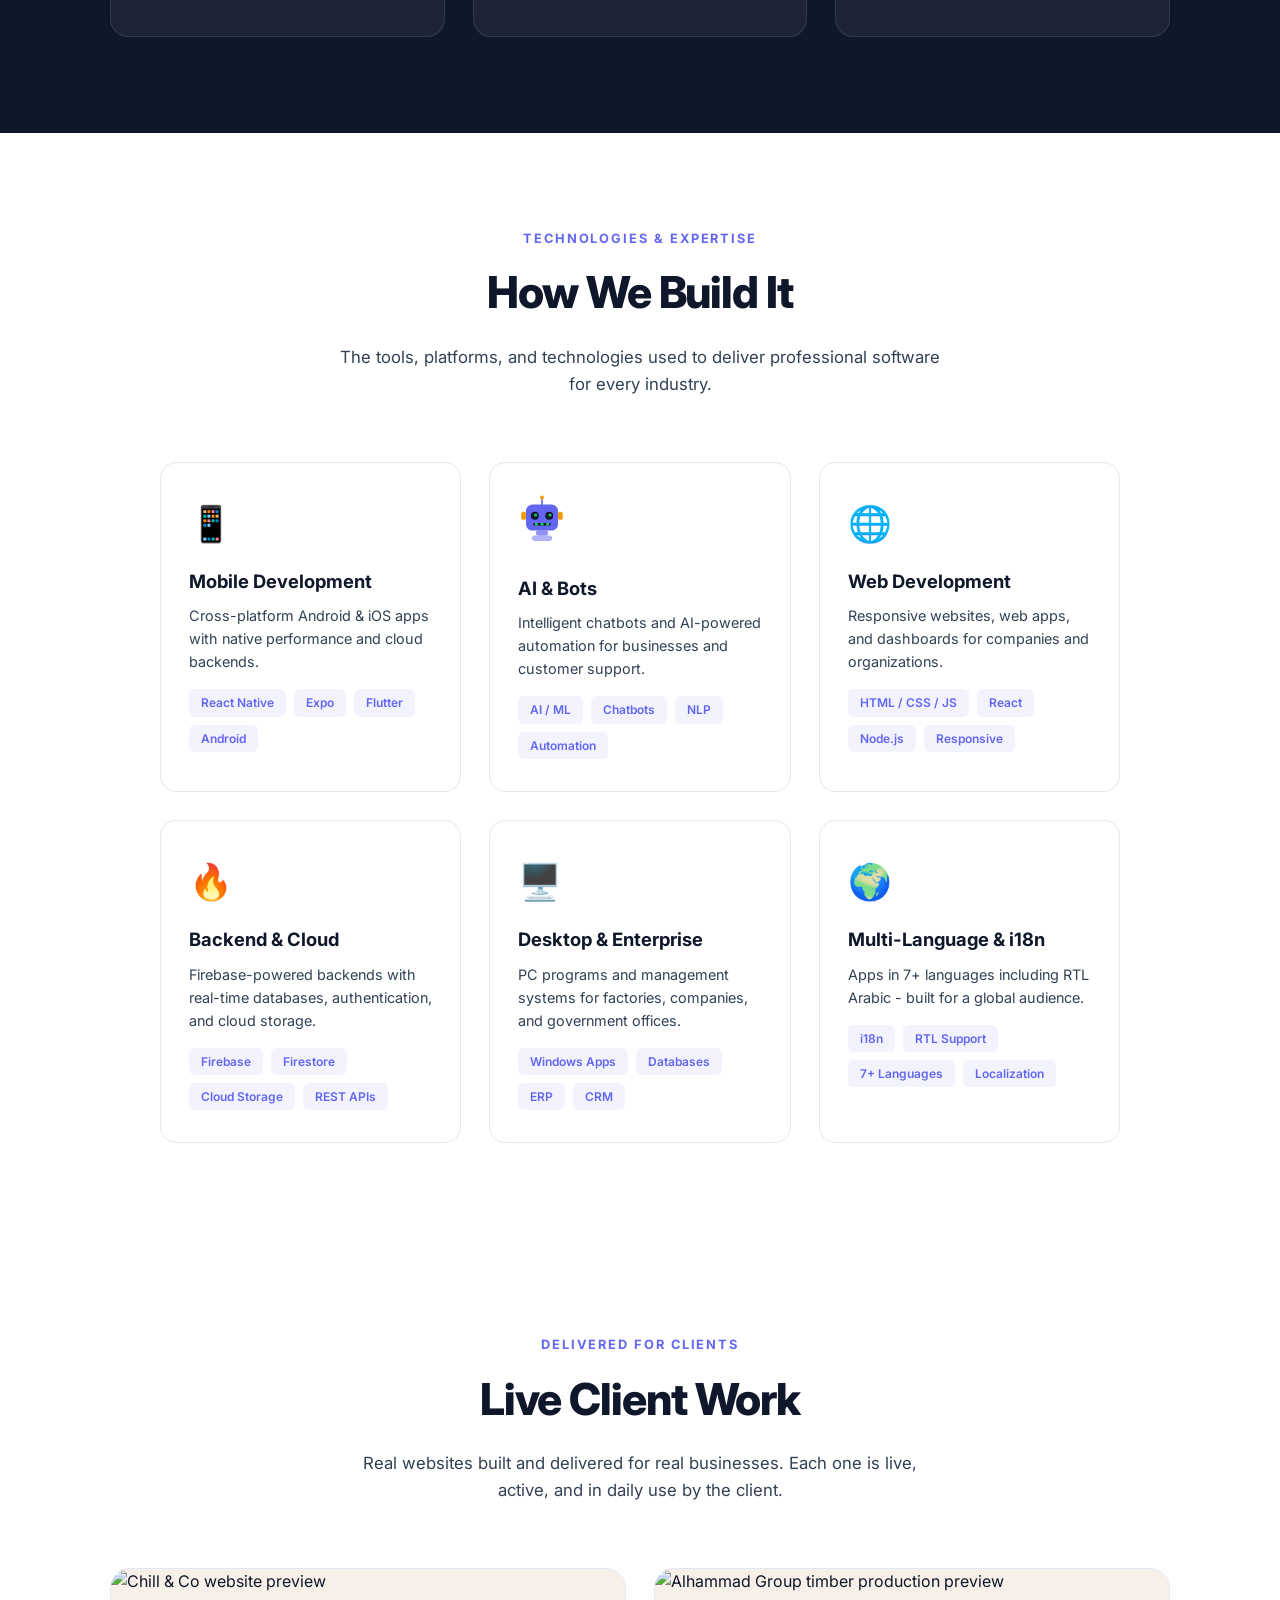
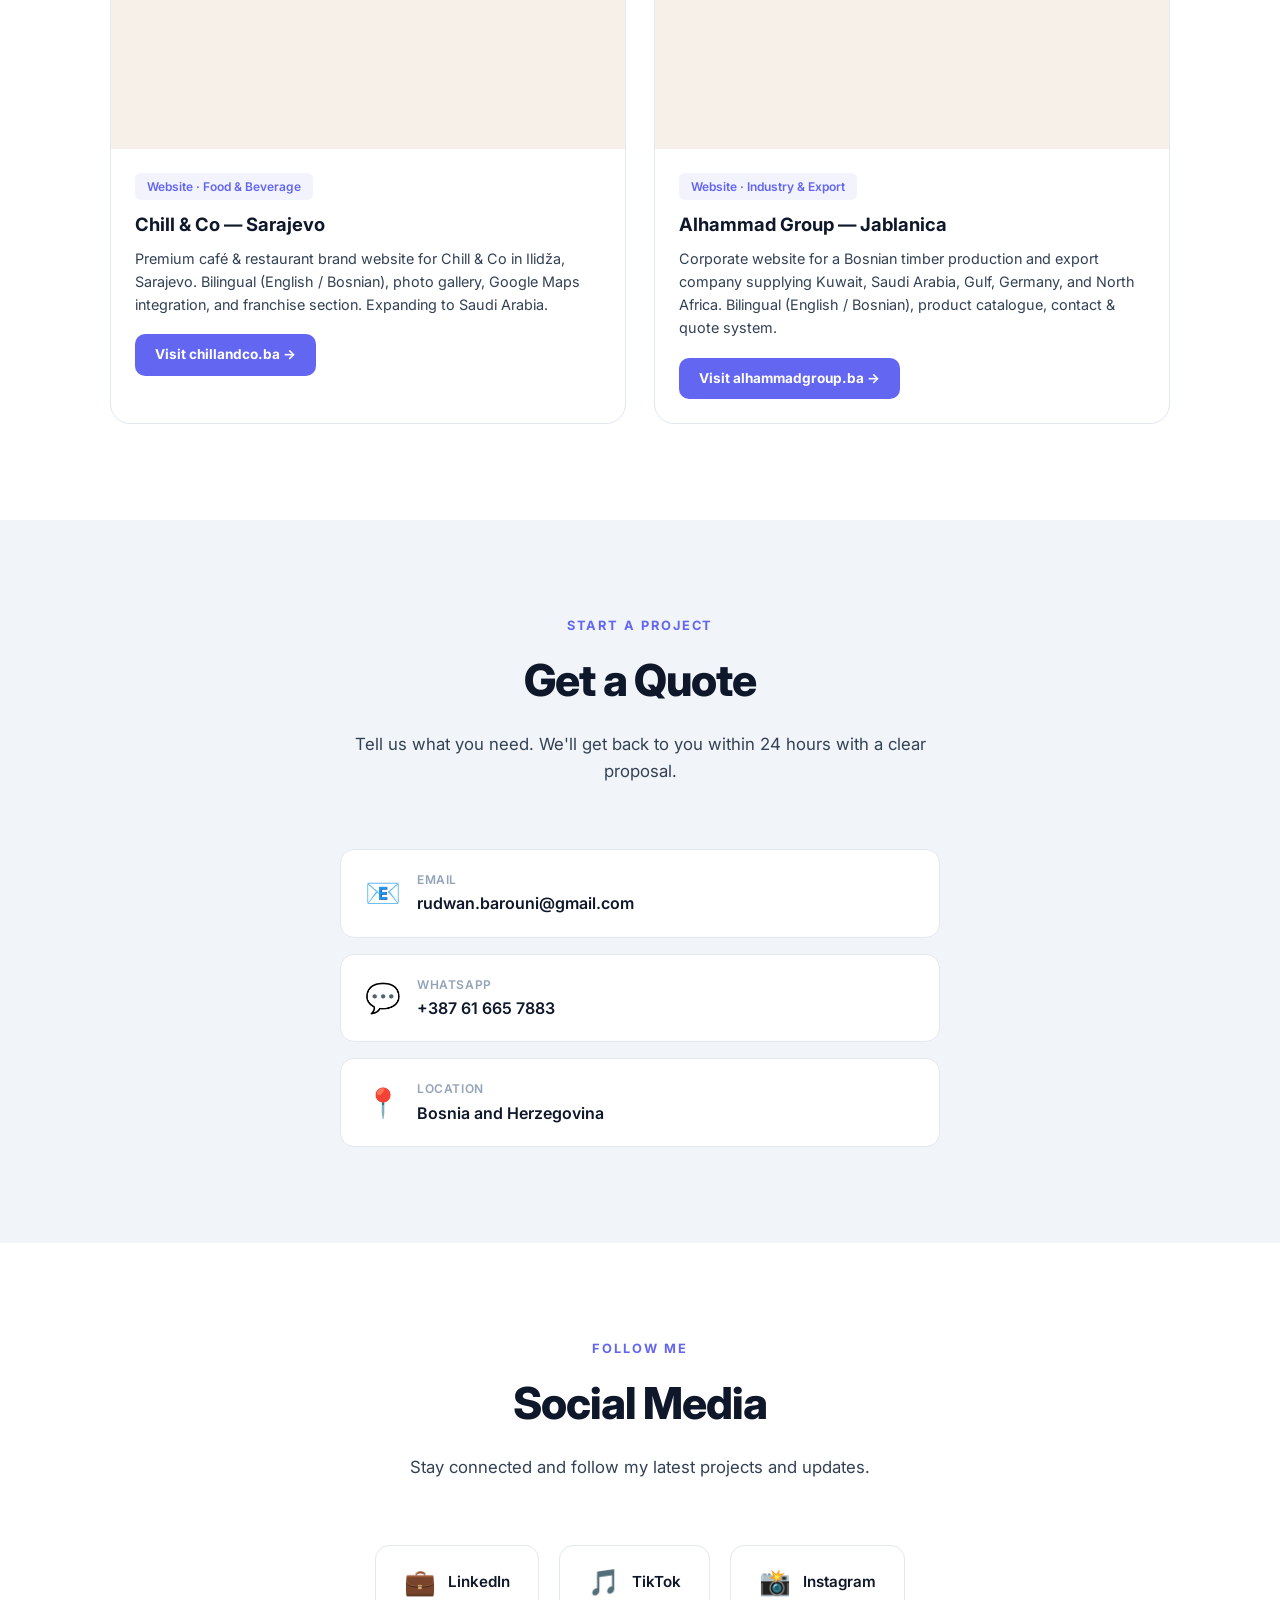
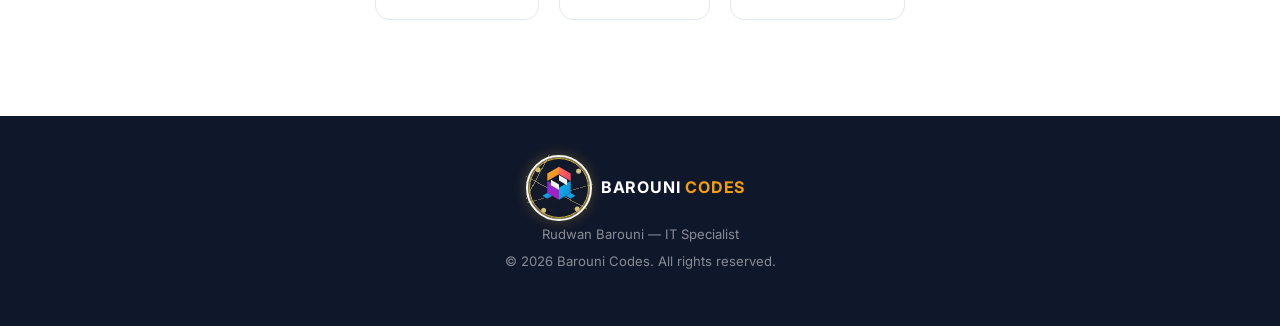
==== commit 08543431: "Staging: preview editable SVG logo in site layout" ====
--- a/index.html
+++ b/index.html
@@ -11,7 +11,7 @@
   <meta property="og:url" content="https://reyobaron.github.io">
   <meta property="og:type" content="website">
   <meta property="og:image" content="https://reyobaron.github.io/assets/name-of-my-website-is-barouni-codes.png">
-  <link rel="icon" type="image/png" href="assets/name-of-my-website-is-barouni-codes.png">
+  <link rel="icon" type="image/svg+xml" href="assets/barouni-codes-editable-icon.svg">
   <link href="https://fonts.googleapis.com/css2?family=Inter:wght@400;500;600;700;800;900&display=swap" rel="stylesheet">
   <style>
     *, *::before, *::after { margin: 0; padding: 0; box-sizing: border-box; }
@@ -120,6 +120,12 @@
       border-radius: 50%;
     }
 
+    .wordmark-logo-image {
+      position: relative;
+      z-index: 1;
+      border-radius: 0;
+    }
+
     .logo-circuit-shell-nav {
       width: 44px;
       height: 44px;
@@ -328,7 +334,8 @@
 
     .hero-logo-wrap {
       position: relative;
-      width: 180px; height: 180px;
+      width: min(560px, 90vw);
+      height: auto;
       margin: 0 auto 24px;
       overflow: visible;
       display: flex;
@@ -354,7 +361,9 @@
     }
 
     .hero-logo {
-      width: 160px; height: 160px;
+      width: 100%;
+      max-width: 500px;
+      height: auto;
       object-fit: contain;
     }
 
@@ -1138,6 +1147,7 @@
       .work-grid { grid-template-columns: 1fr; }
       .services-grid { grid-template-columns: 1fr; }
       .hero { padding: 100px 20px 60px; }
+      .hero-logo-wrap { width: min(420px, 92vw); }
       section { padding: 64px 20px; }
       .social-grid { flex-direction: column; align-items: center; }
       .startup-title {
@@ -1199,7 +1209,7 @@
 
   <div class="startup-splash" id="startupSplash" aria-hidden="true">
     <div class="logo-circuit-shell logo-circuit-shell-startup startup-face">
-      <img src="assets/name-of-my-website-is-barouni-codes.png" alt="" class="startup-face-image circuit-logo-image">
+      <img src="assets/barouni-codes-editable-icon.svg" alt="" class="startup-face-image circuit-logo-image">
     </div>
     <div class="startup-title notranslate" translate="no" lang="en" aria-hidden="true">Barouni <span>Codes</span></div>
   </div>
@@ -1208,7 +1218,7 @@
   <nav class="nav">
     <a href="#" class="nav-brand">
       <span class="logo-circuit-shell logo-circuit-shell-nav">
-        <img src="assets/name-of-my-website-is-barouni-codes.png" alt="Barouni Codes" class="nav-logo circuit-logo-image">
+        <img src="assets/barouni-codes-editable-icon.svg" alt="Barouni Codes" class="nav-logo circuit-logo-image">
       </span>
       <span class="nav-title notranslate" translate="no" lang="en">Barouni <span>Codes</span></span>
     </a>
@@ -1231,9 +1241,8 @@
   <!-- HERO -->
   <section class="hero" id="home">
     <div class="hero-content">
-      <div class="hero-logo-wrap logo-circuit-shell logo-circuit-shell-hero">
-        <div class="hero-logo-circle"></div>
-        <img src="assets/name-of-my-website-is-barouni-codes.png" alt="Barouni Codes" class="hero-logo circuit-logo-image">
+      <div class="hero-logo-wrap">
+        <img src="assets/barouni-codes-editable.svg" alt="Barouni Codes" class="hero-logo wordmark-logo-image">
       </div>
       <div class="hero-brand notranslate" translate="no" lang="en" data-i18n="hero.studio">Software Development Studio</div>
       <h1 class="notranslate" translate="no" lang="en">BAROUNI <span style="color:var(--accent)">CODES</span></h1>
@@ -1646,7 +1655,7 @@
   <footer class="footer">
     <div class="footer-brand">
       <span class="logo-circuit-shell logo-circuit-shell-footer">
-        <img src="assets/name-of-my-website-is-barouni-codes.png" alt="Barouni Codes" class="footer-logo circuit-logo-image">
+        <img src="assets/barouni-codes-editable-icon.svg" alt="Barouni Codes" class="footer-logo circuit-logo-image">
       </span>
       <span class="footer-name notranslate" translate="no" lang="en">Barouni <span>Codes</span></span>
     </div>
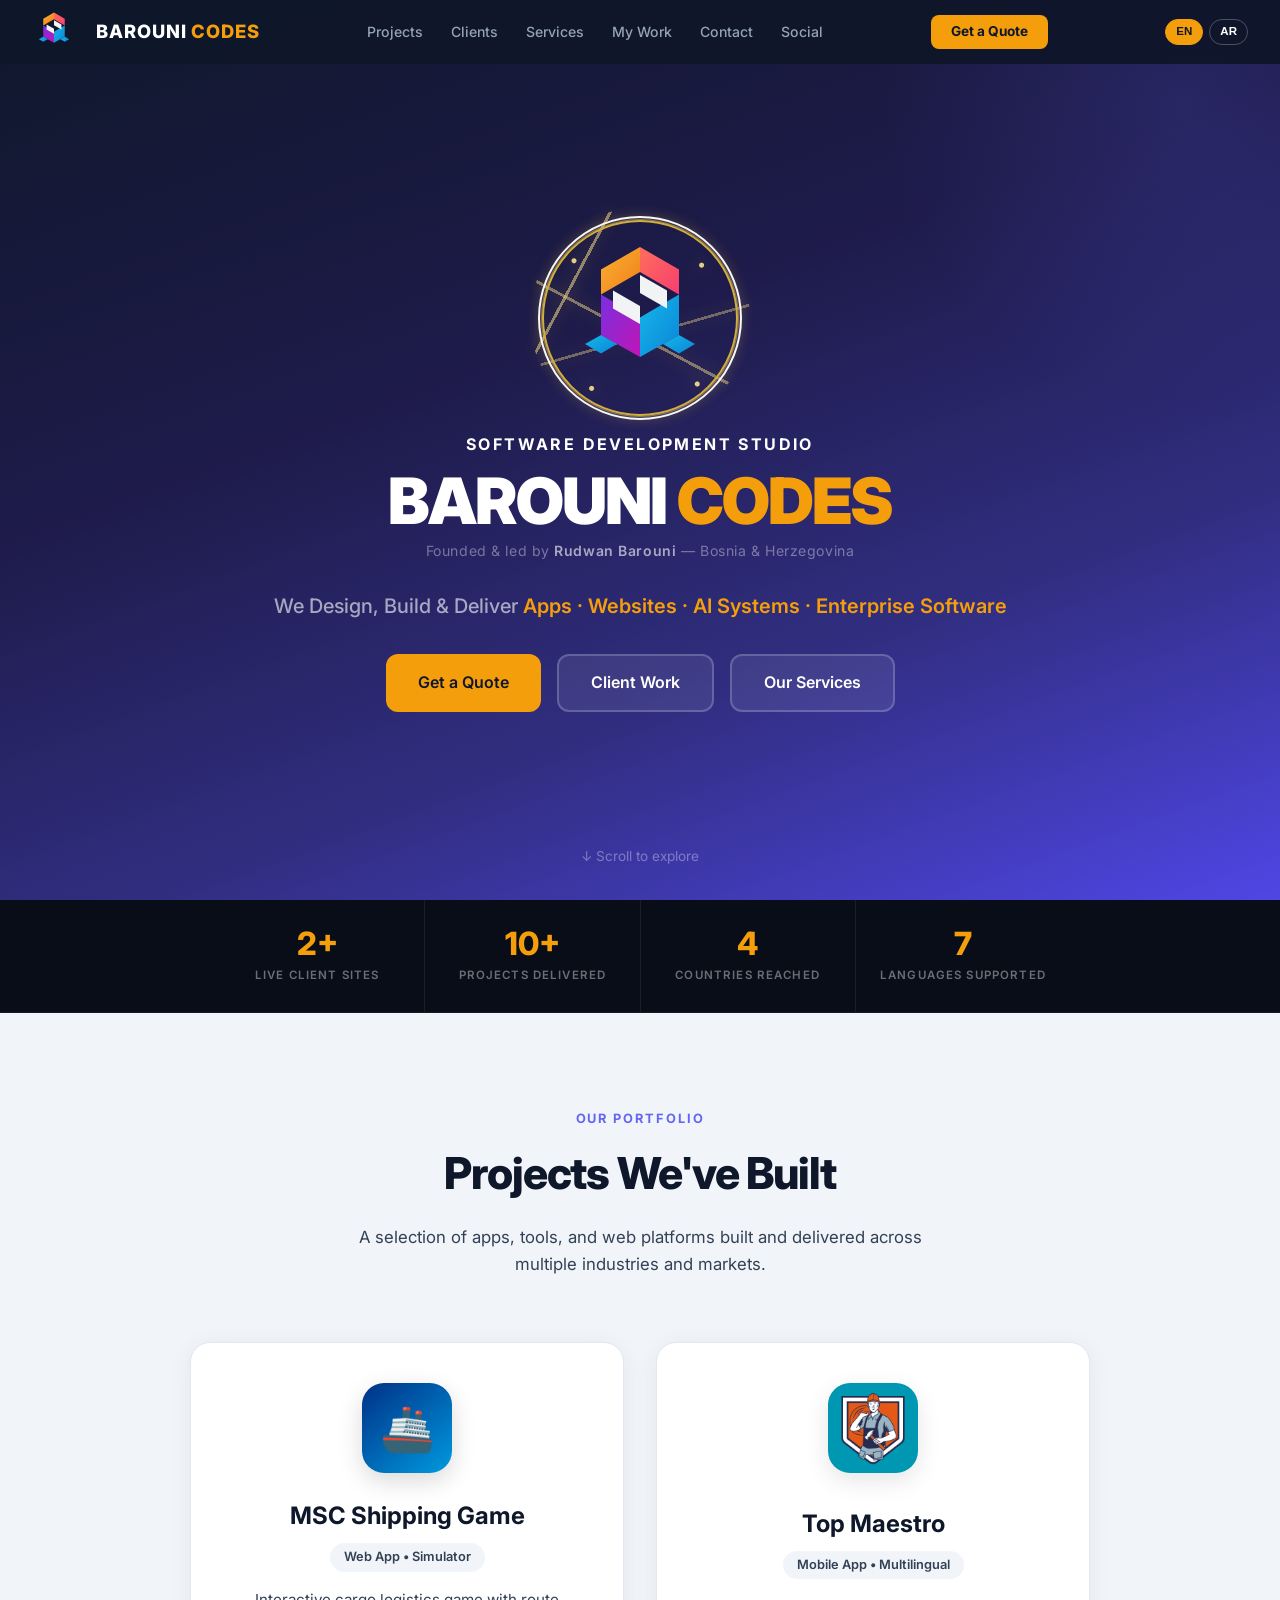
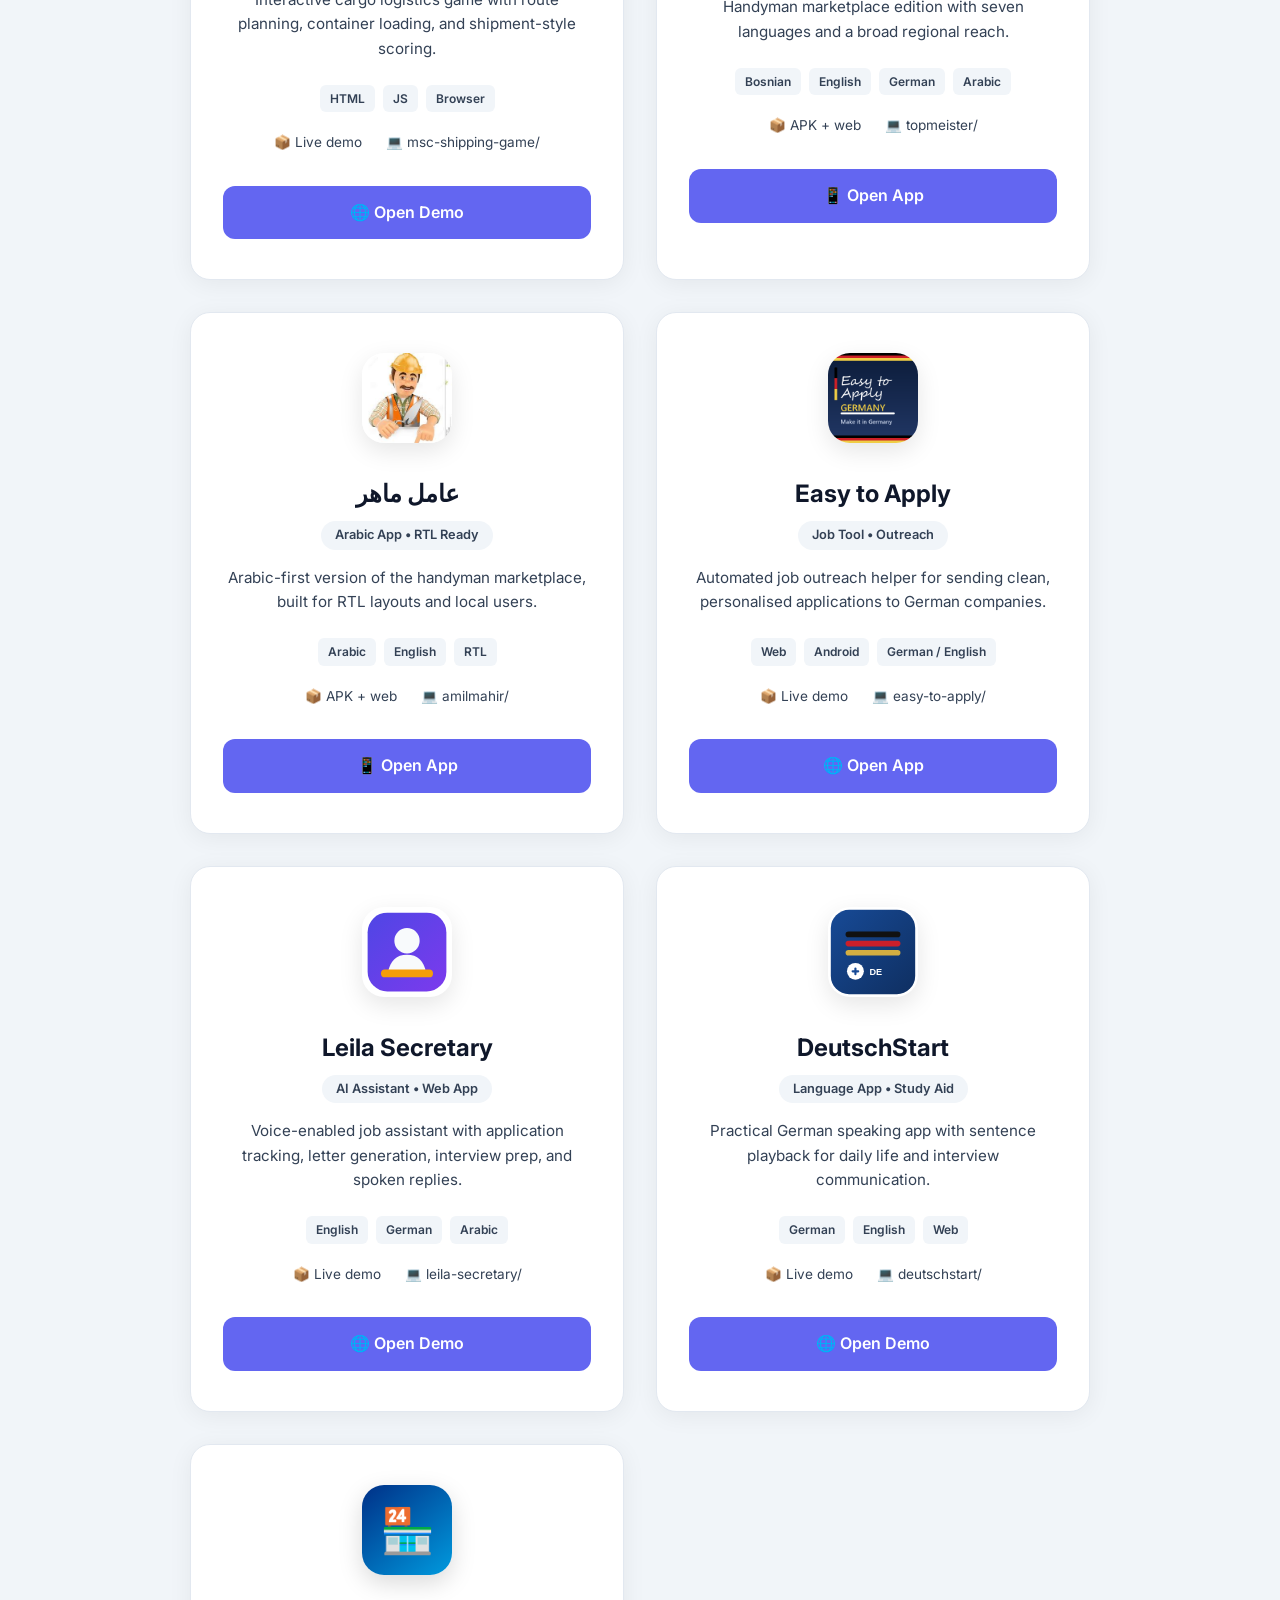
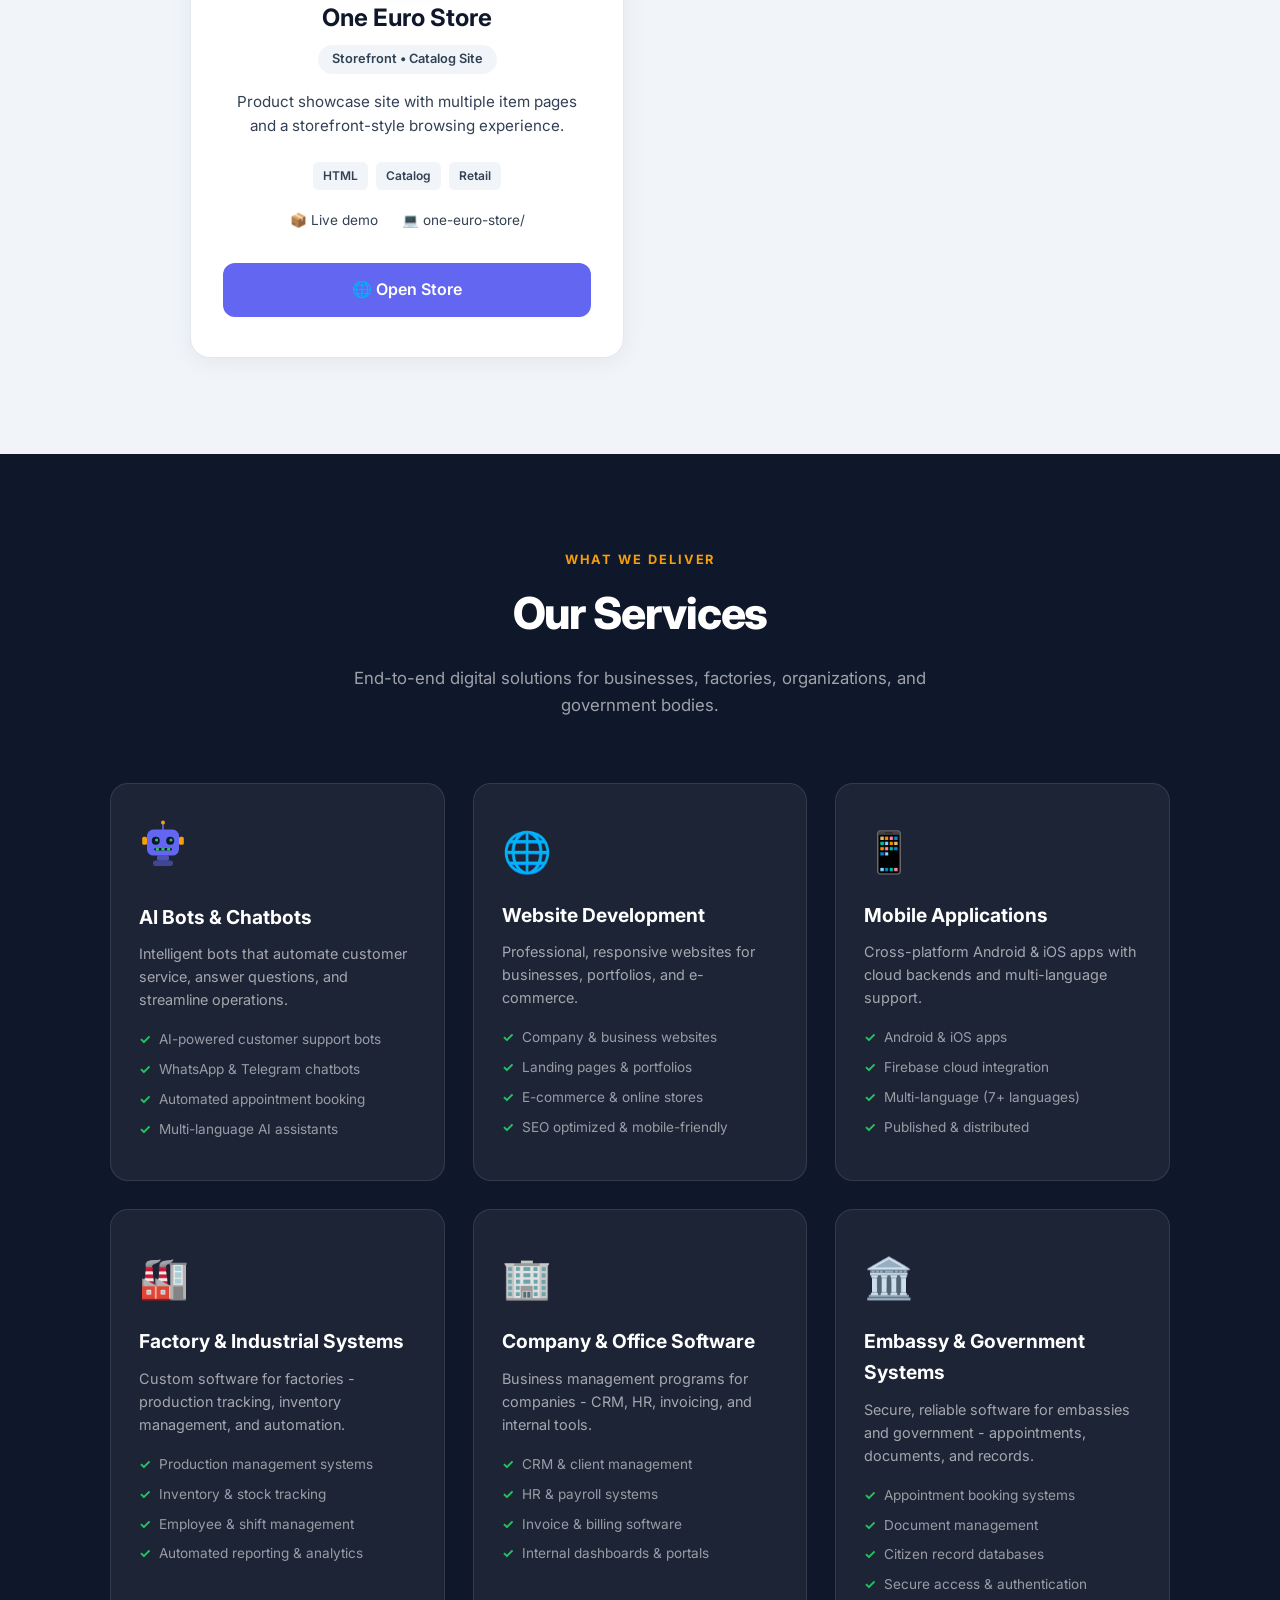
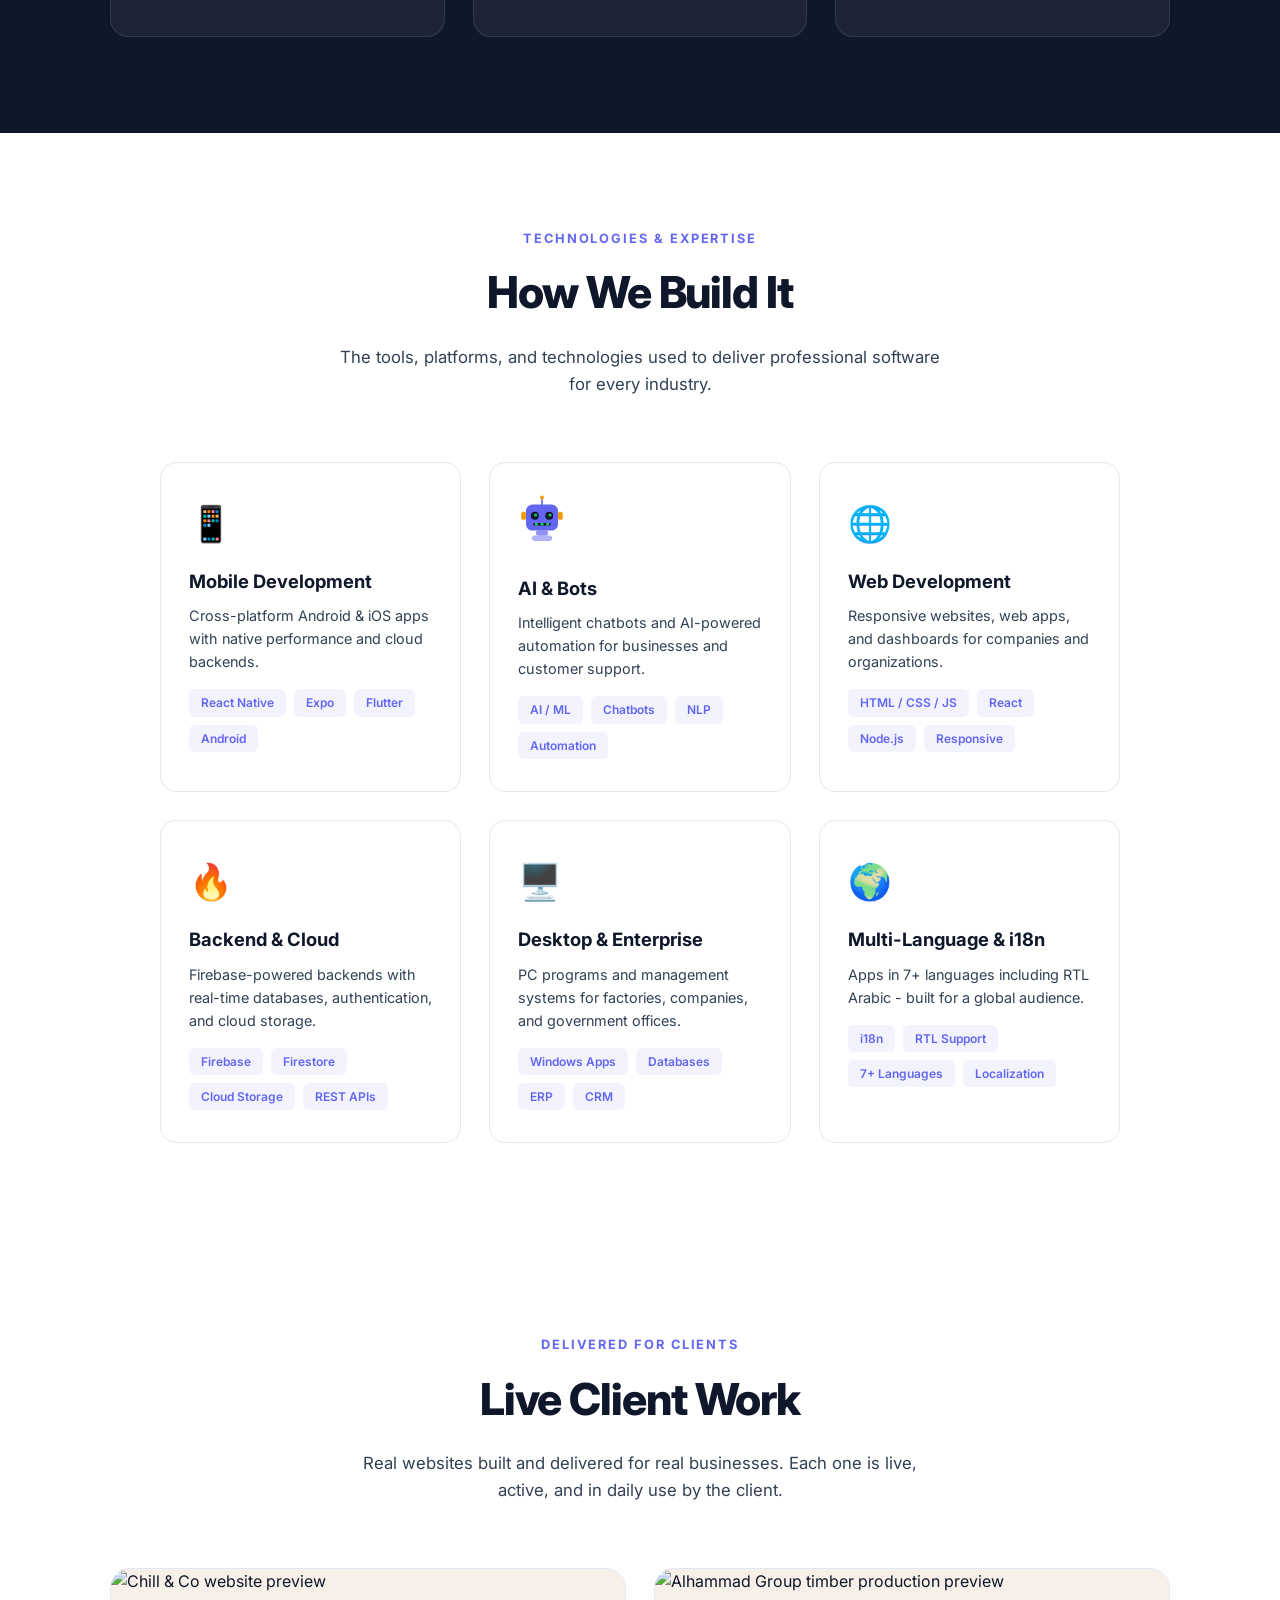
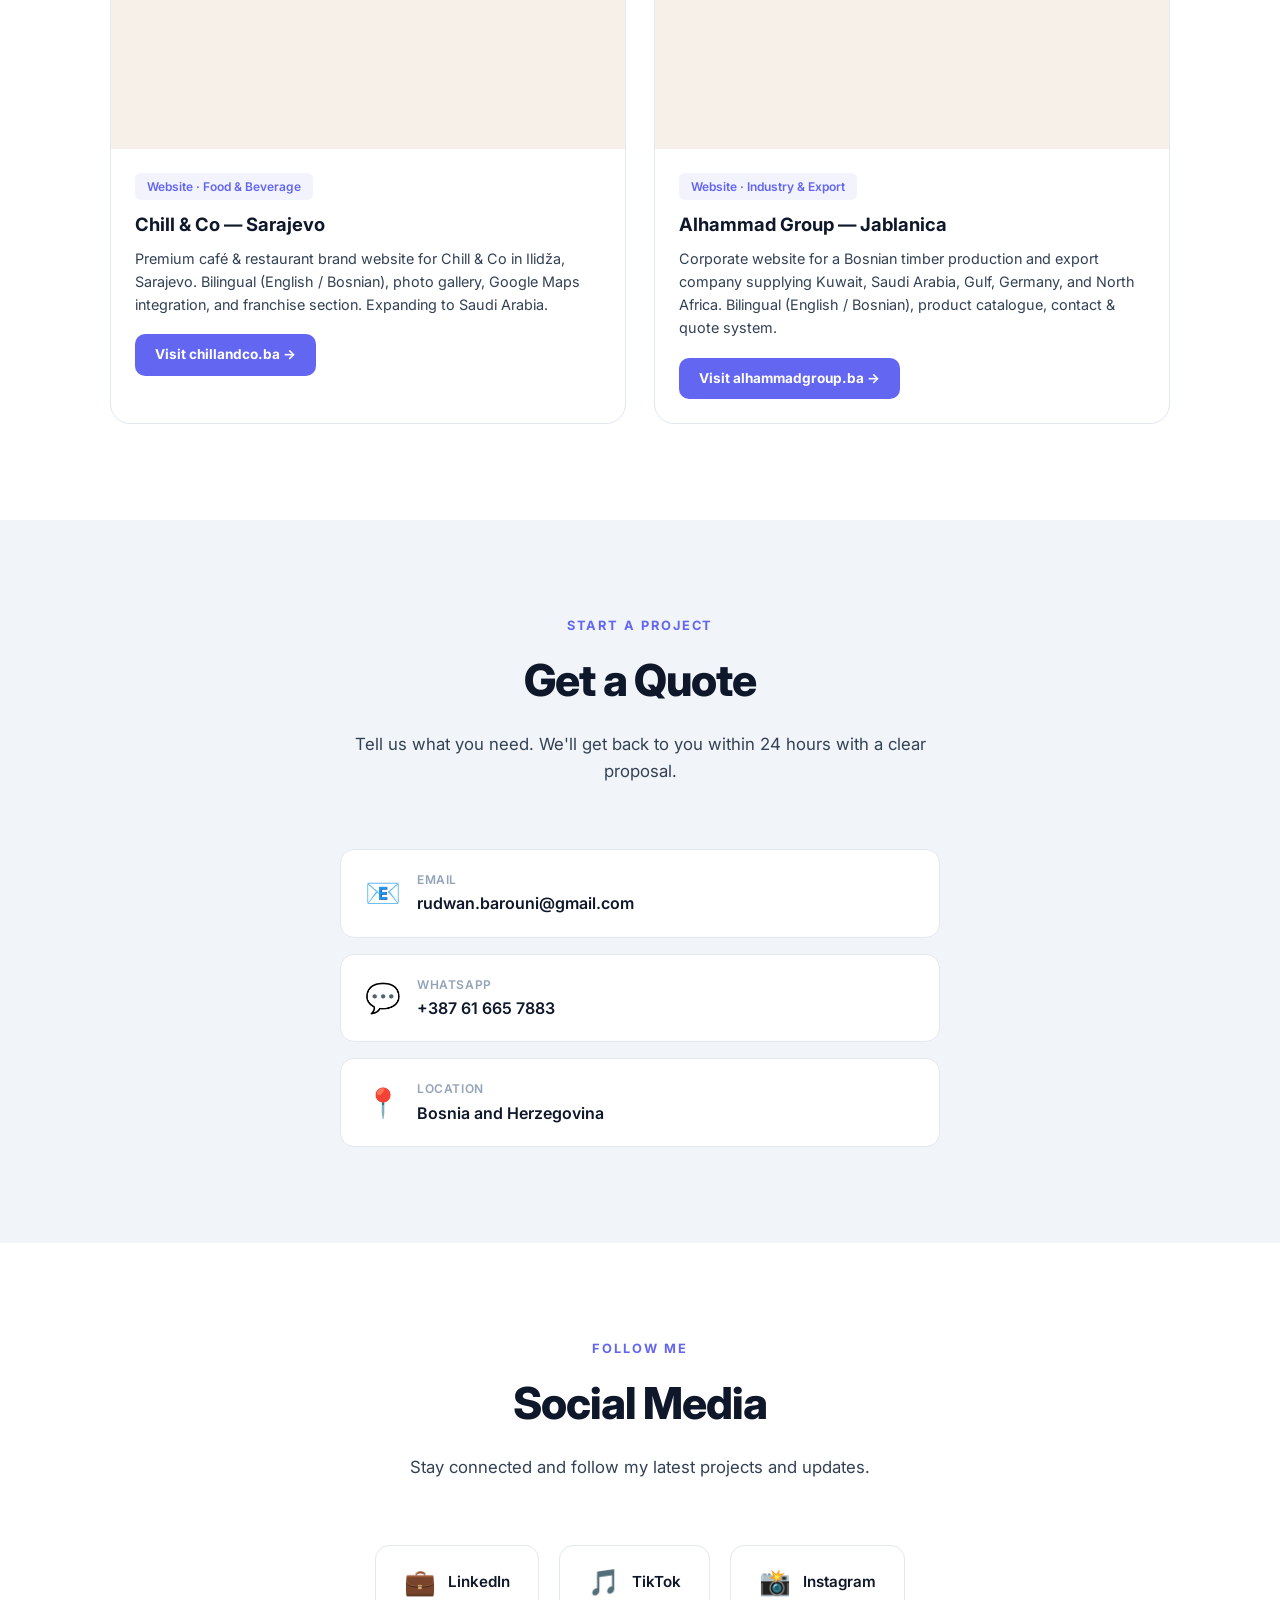
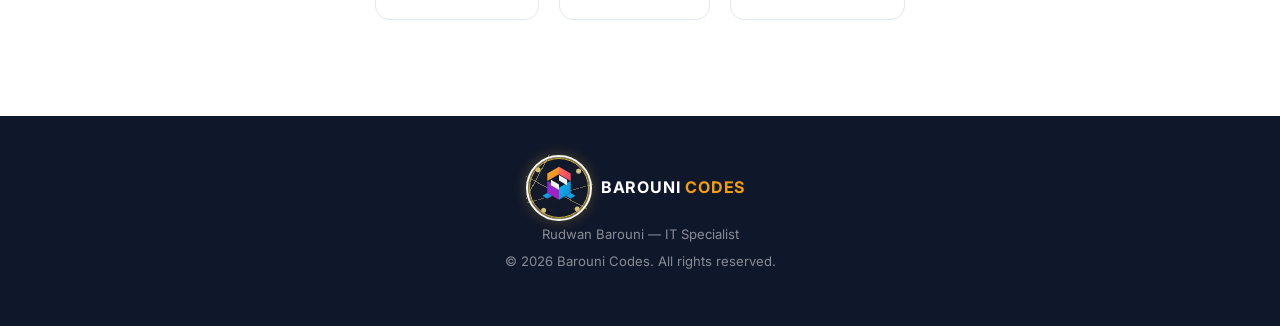
==== commit d0c9c221: "Staging: remove splash background and simplify hero logo" ====
--- a/index.html
+++ b/index.html
@@ -310,14 +310,6 @@
       overflow: hidden;
     }
 
-    .hero::before {
-      content: '';
-      position: absolute;
-      inset: 0;
-      background: url('assets/workers-bg.jpg') center/cover no-repeat;
-      opacity: 0.05;
-    }
-
     .hero::after {
       content: '';
       position: absolute;
@@ -334,8 +326,8 @@
 
     .hero-logo-wrap {
       position: relative;
-      width: min(560px, 90vw);
-      height: auto;
+      width: 180px;
+      height: 180px;
       margin: 0 auto 24px;
       overflow: visible;
       display: flex;
@@ -361,9 +353,8 @@
     }
 
     .hero-logo {
-      width: 100%;
-      max-width: 500px;
-      height: auto;
+      width: 160px;
+      height: 160px;
       object-fit: contain;
     }
 
@@ -1147,7 +1138,7 @@
       .work-grid { grid-template-columns: 1fr; }
       .services-grid { grid-template-columns: 1fr; }
       .hero { padding: 100px 20px 60px; }
-      .hero-logo-wrap { width: min(420px, 92vw); }
+      .hero-logo-wrap { width: 160px; height: 160px; }
       section { padding: 64px 20px; }
       .social-grid { flex-direction: column; align-items: center; }
       .startup-title {
@@ -1205,14 +1196,7 @@
     });
   </script>
 </head>
-<body class="preloading">
-
-  <div class="startup-splash" id="startupSplash" aria-hidden="true">
-    <div class="logo-circuit-shell logo-circuit-shell-startup startup-face">
-      <img src="assets/barouni-codes-editable-icon.svg" alt="" class="startup-face-image circuit-logo-image">
-    </div>
-    <div class="startup-title notranslate" translate="no" lang="en" aria-hidden="true">Barouni <span>Codes</span></div>
-  </div>
+<body>
 
   <!-- NAVIGATION -->
   <nav class="nav">
@@ -1241,8 +1225,9 @@
   <!-- HERO -->
   <section class="hero" id="home">
     <div class="hero-content">
-      <div class="hero-logo-wrap">
-        <img src="assets/barouni-codes-editable.svg" alt="Barouni Codes" class="hero-logo wordmark-logo-image">
+      <div class="hero-logo-wrap logo-circuit-shell logo-circuit-shell-hero">
+        <div class="hero-logo-circle"></div>
+        <img src="assets/barouni-codes-editable-icon.svg" alt="Barouni Codes" class="hero-logo circuit-logo-image">
       </div>
       <div class="hero-brand notranslate" translate="no" lang="en" data-i18n="hero.studio">Software Development Studio</div>
       <h1 class="notranslate" translate="no" lang="en">BAROUNI <span style="color:var(--accent)">CODES</span></h1>
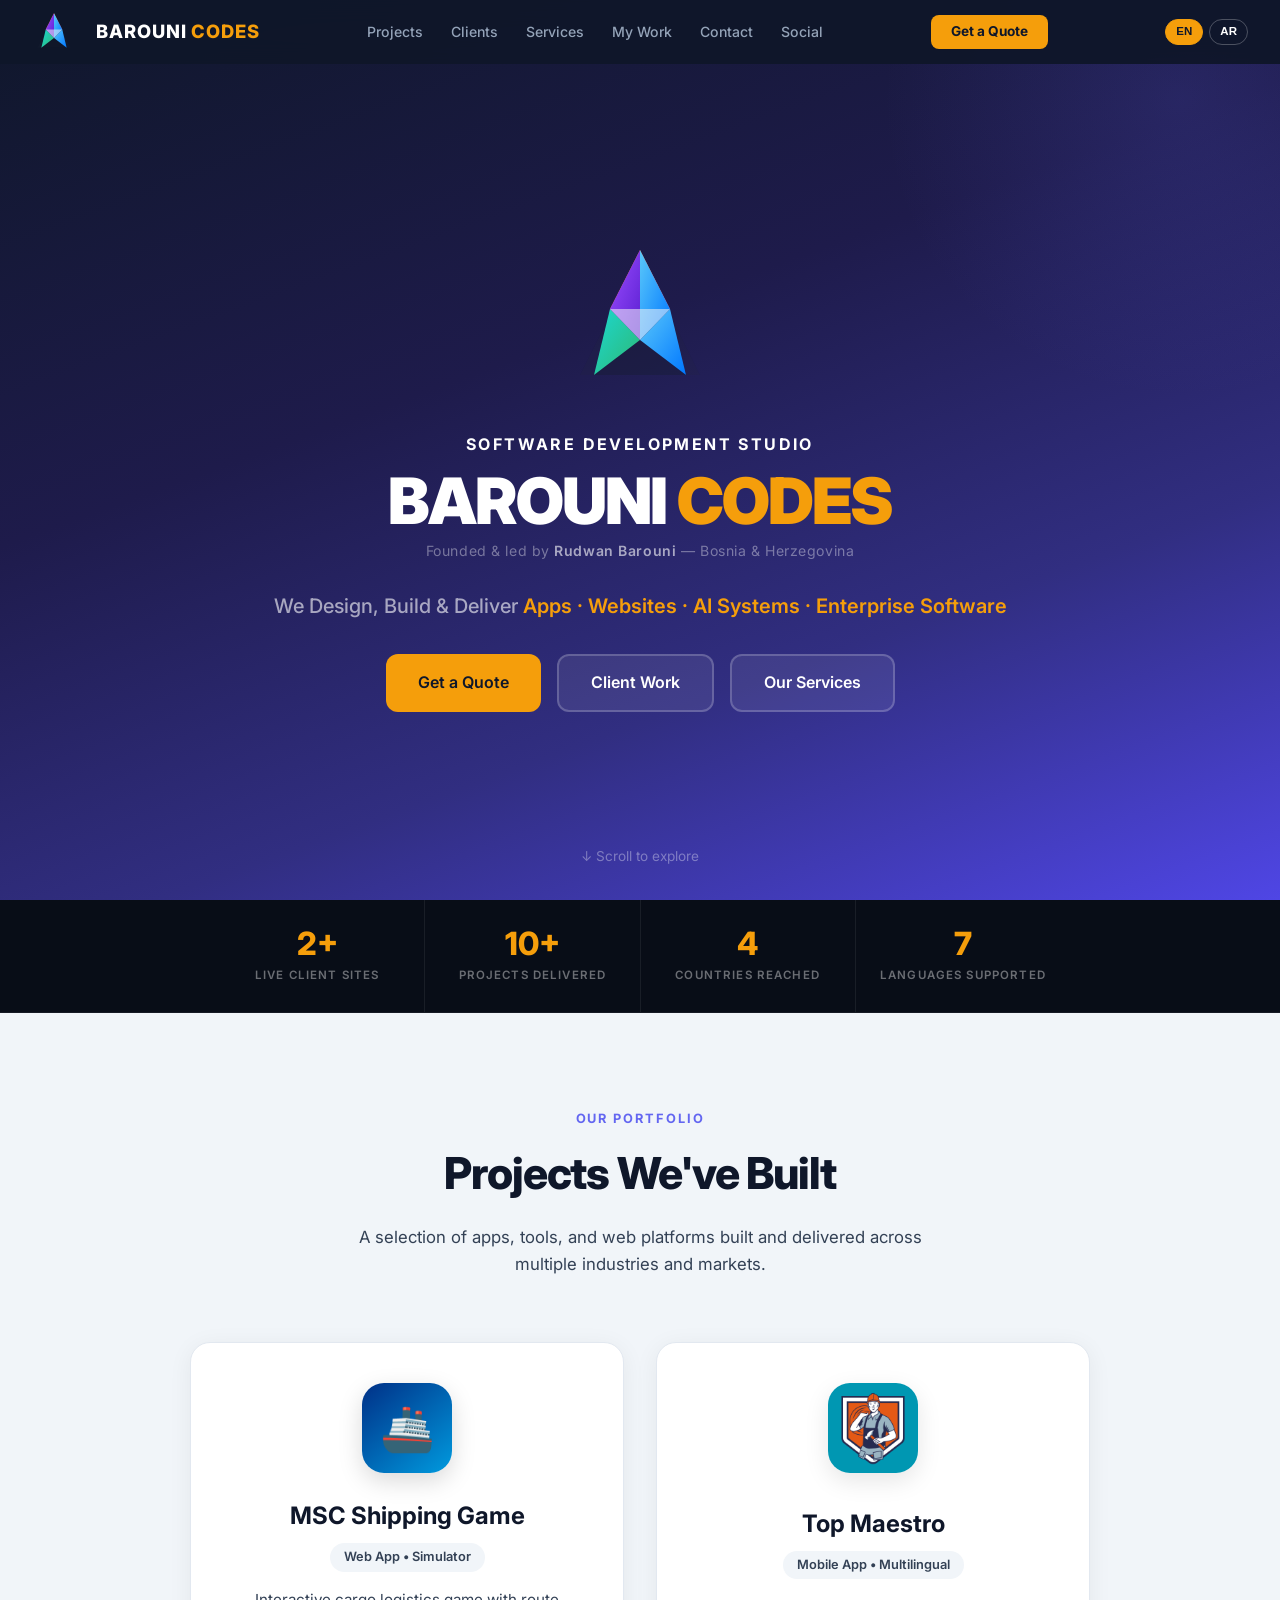
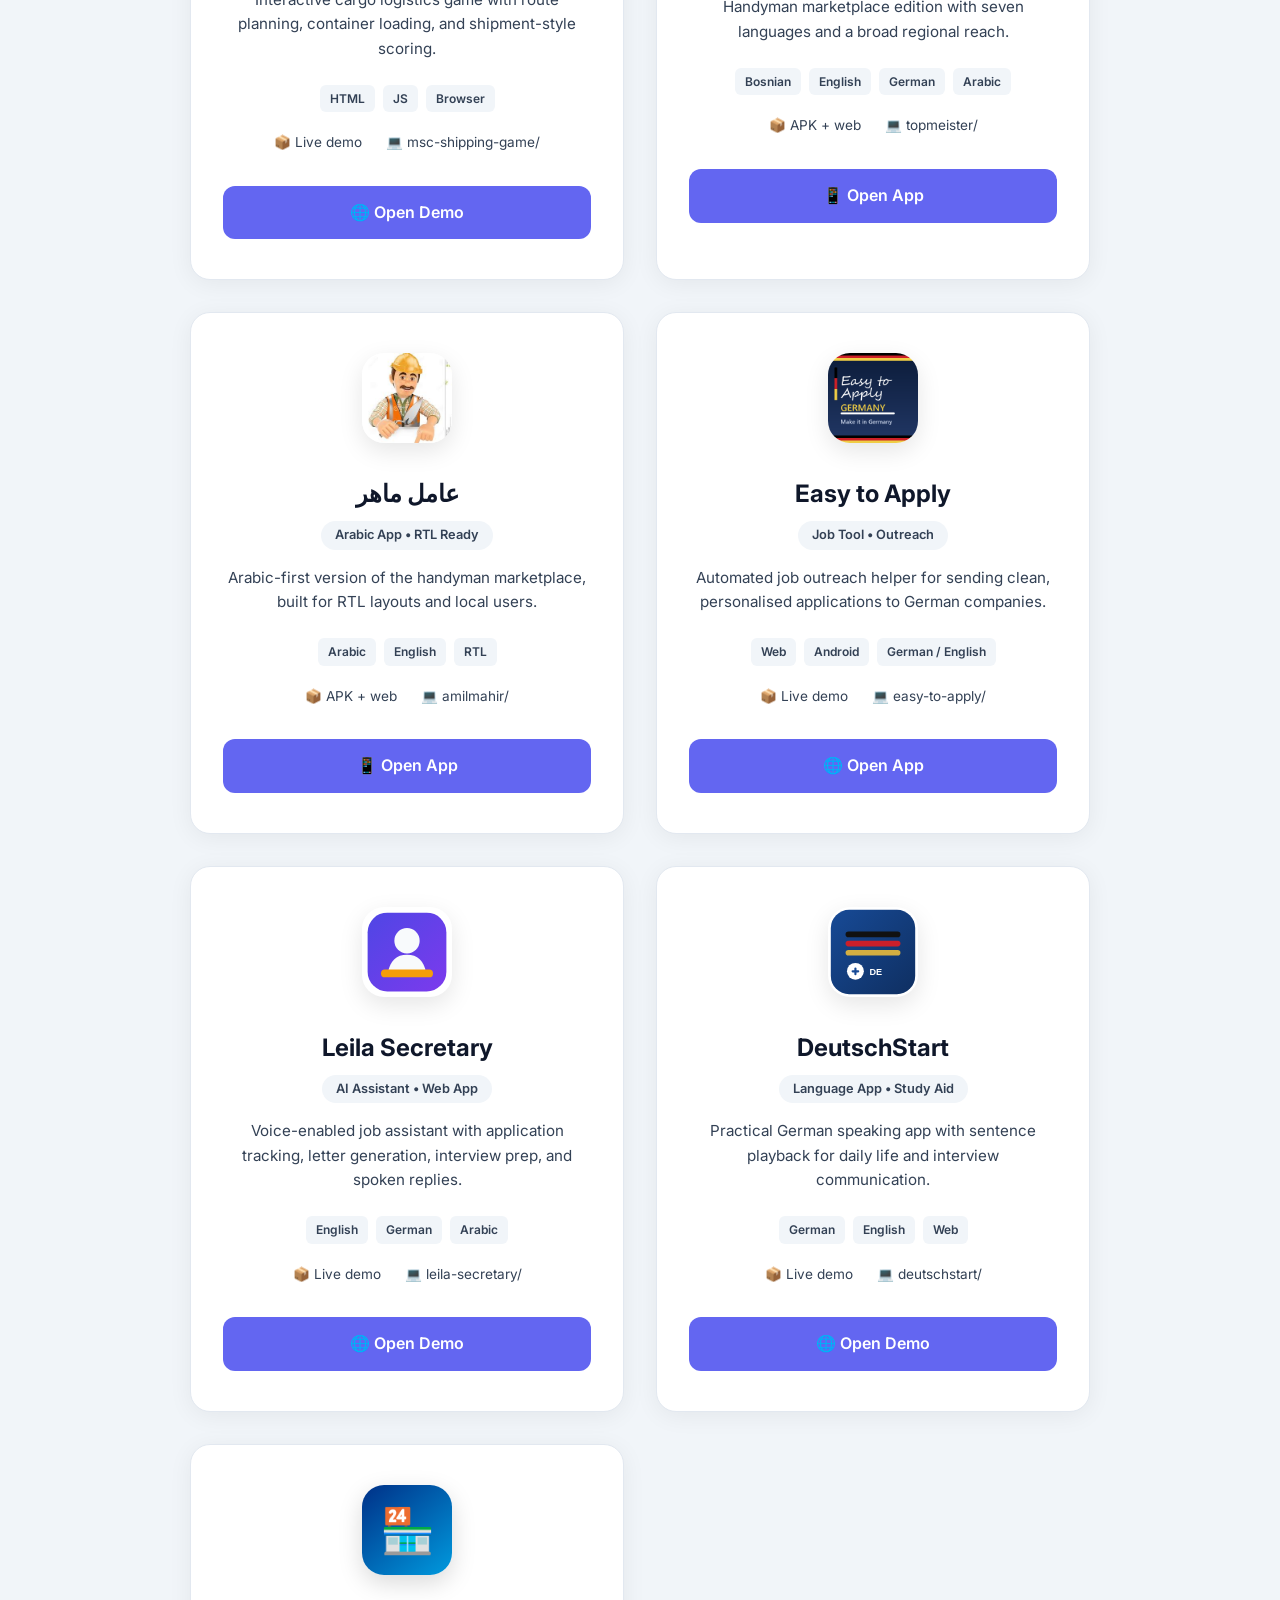
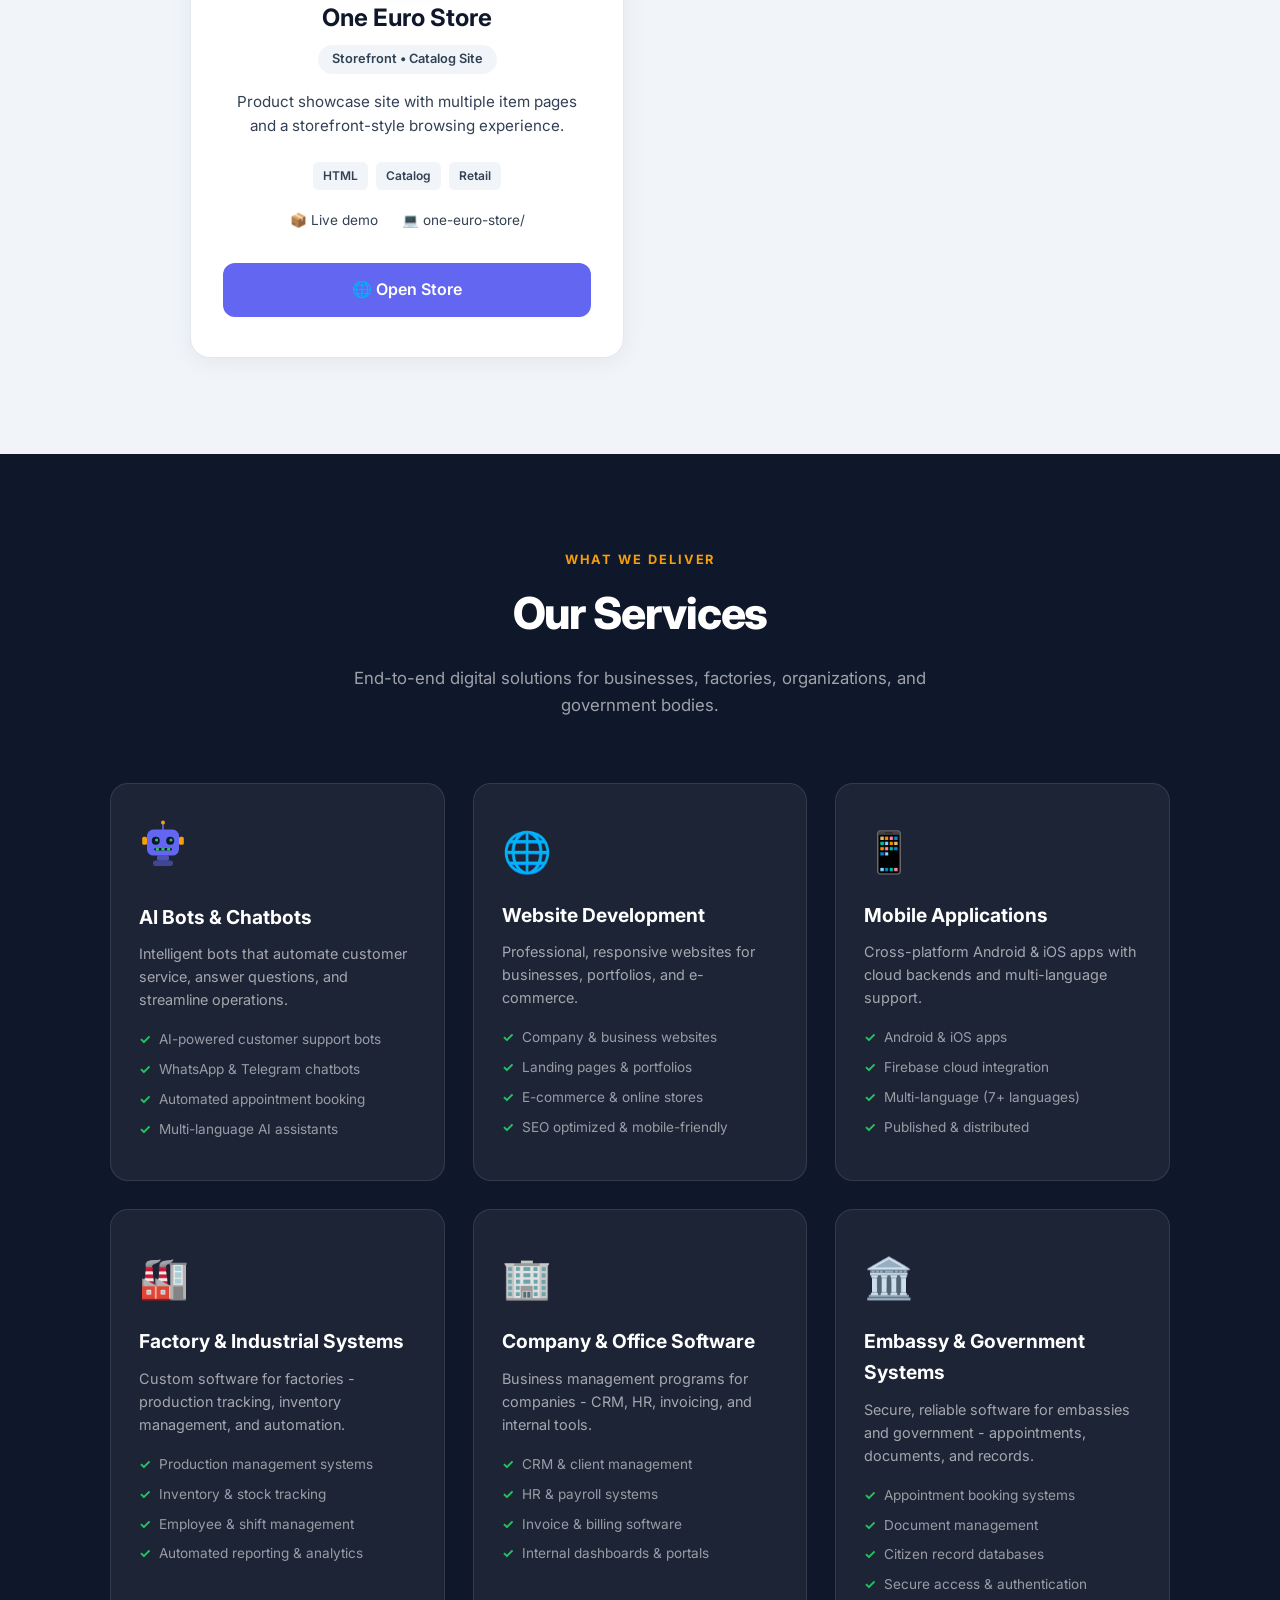
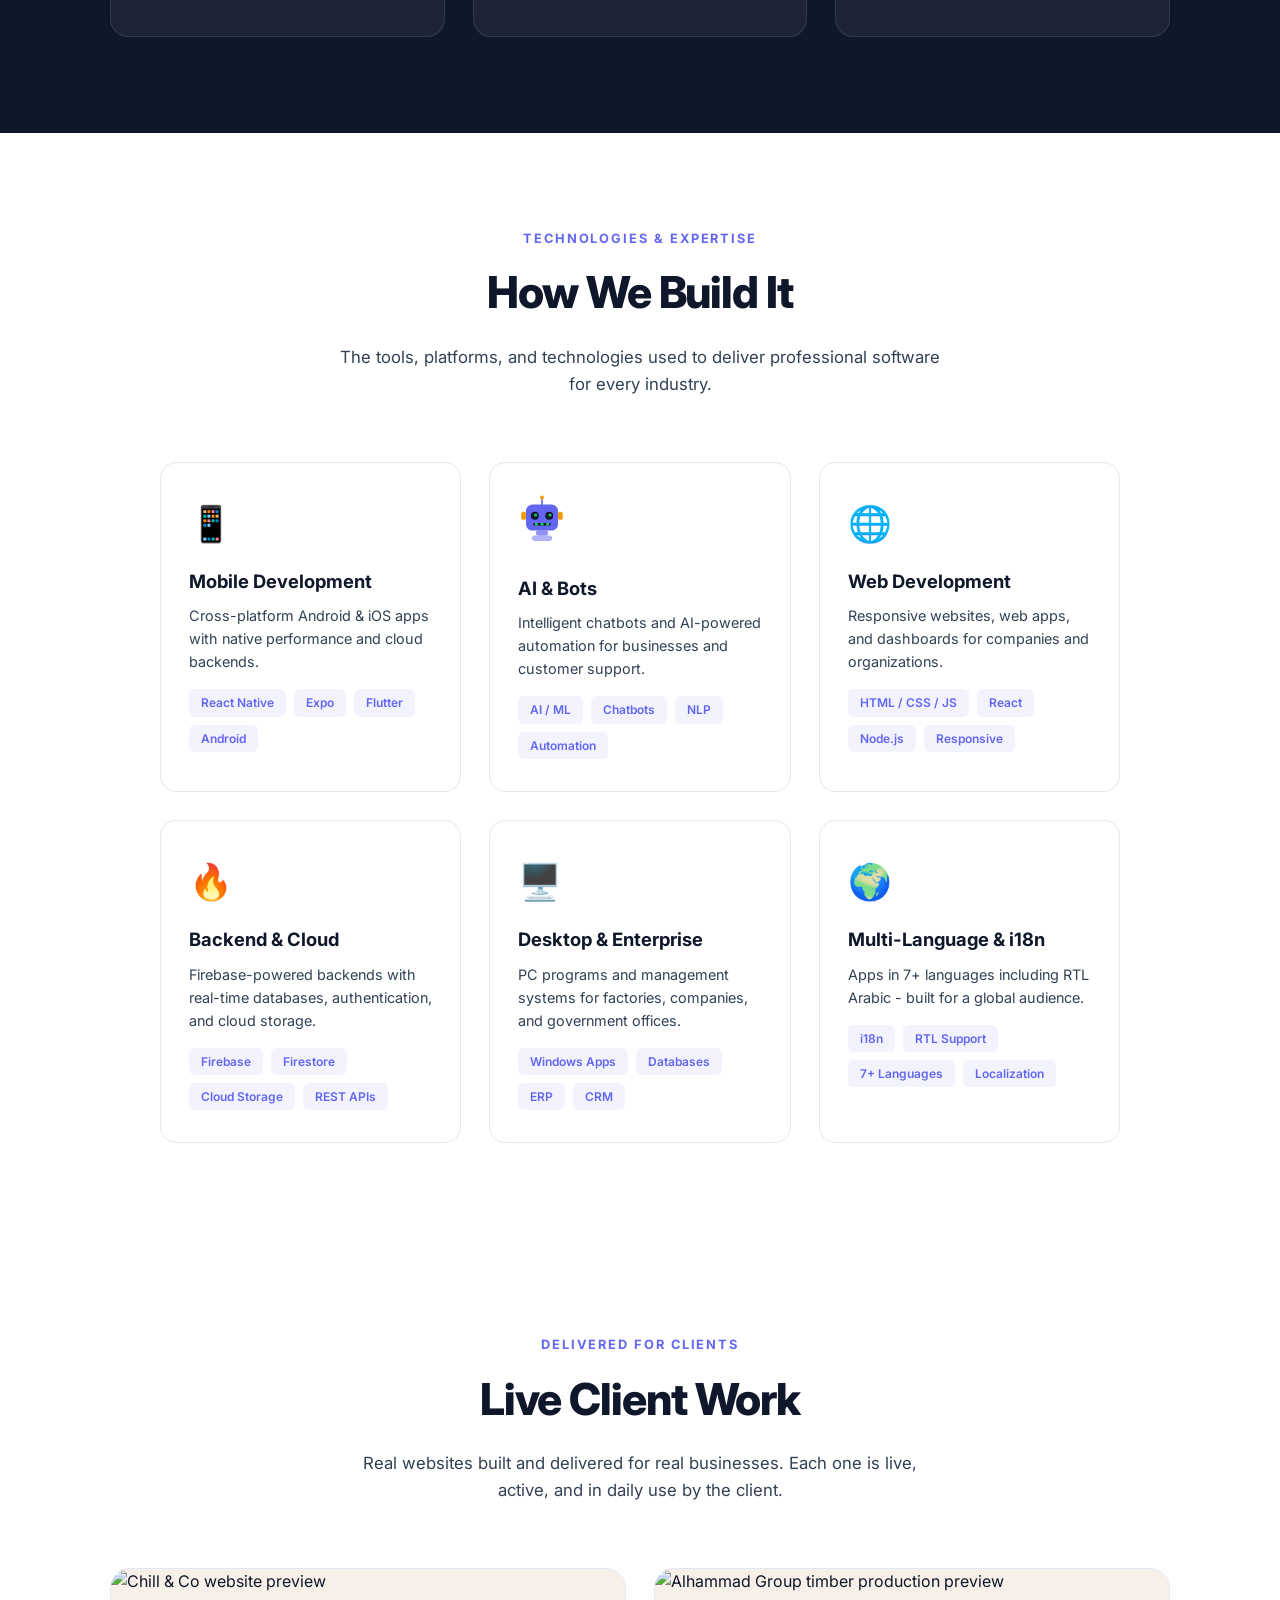
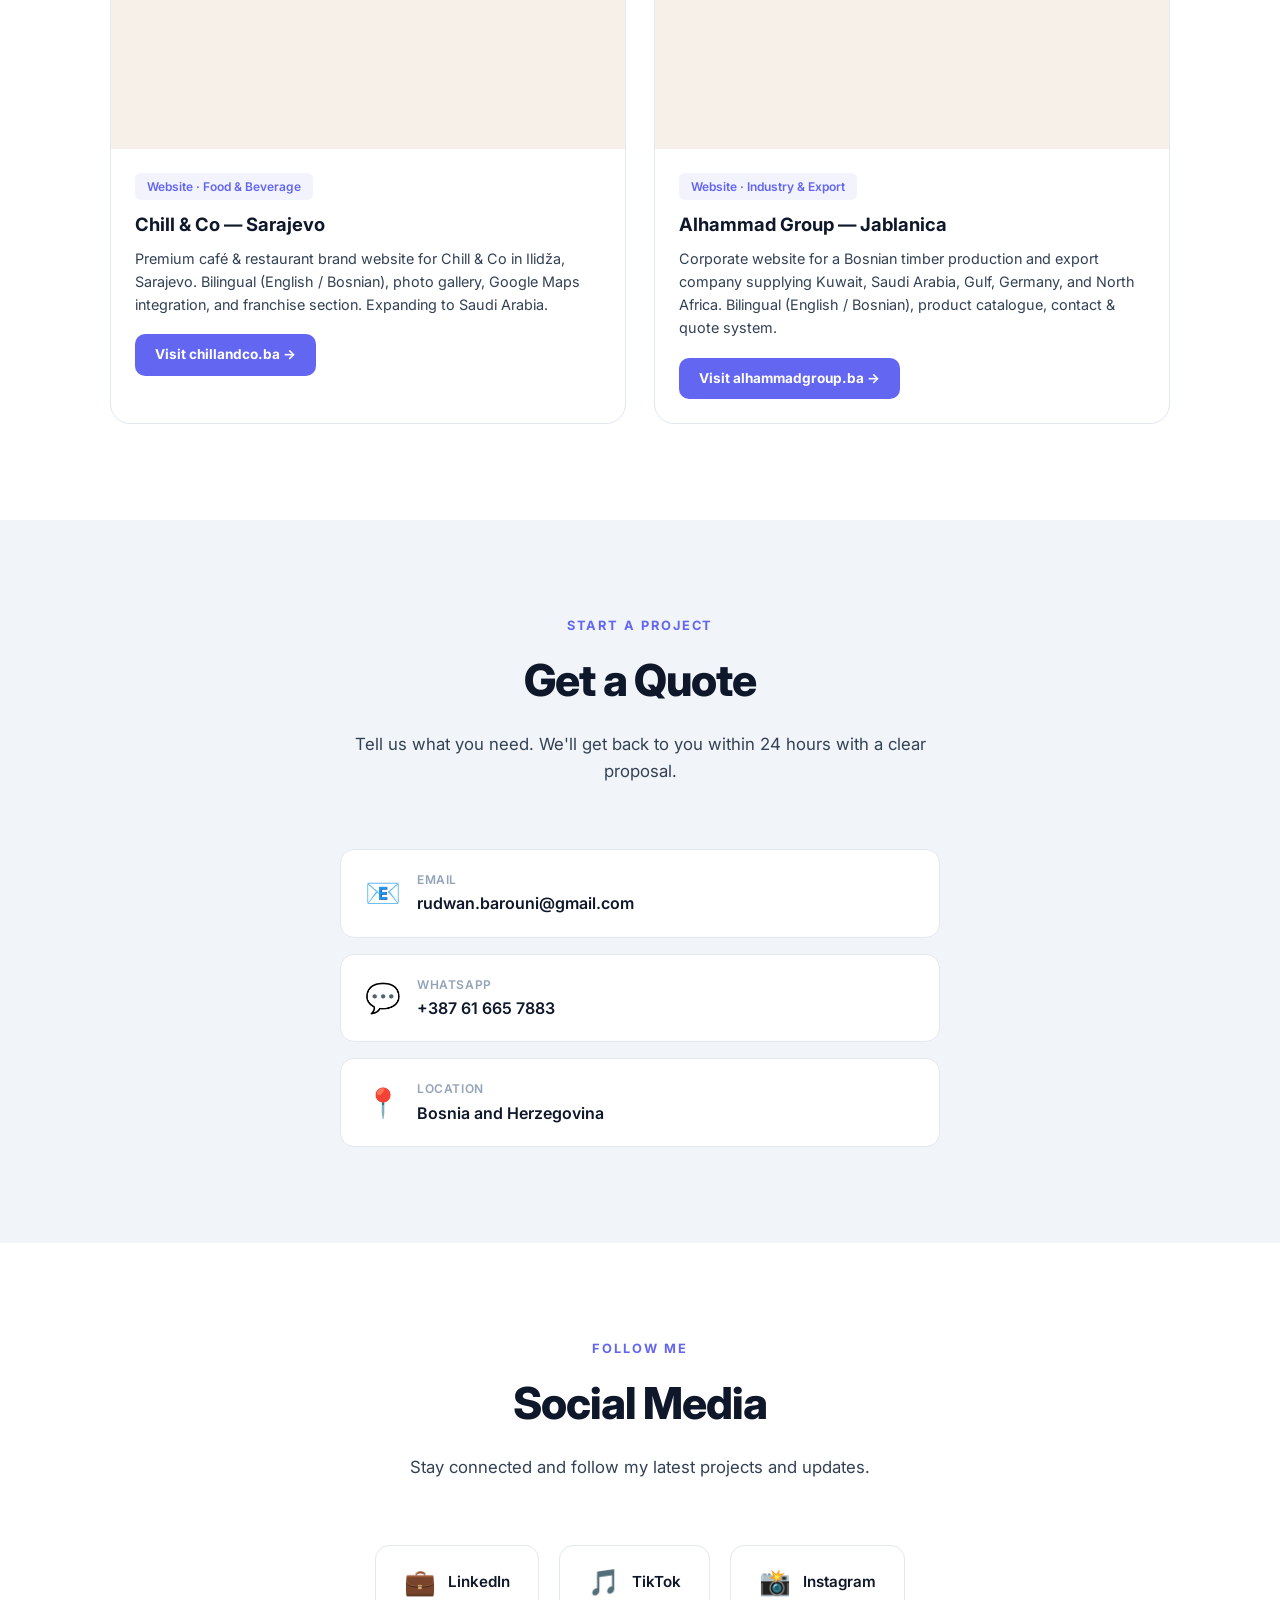
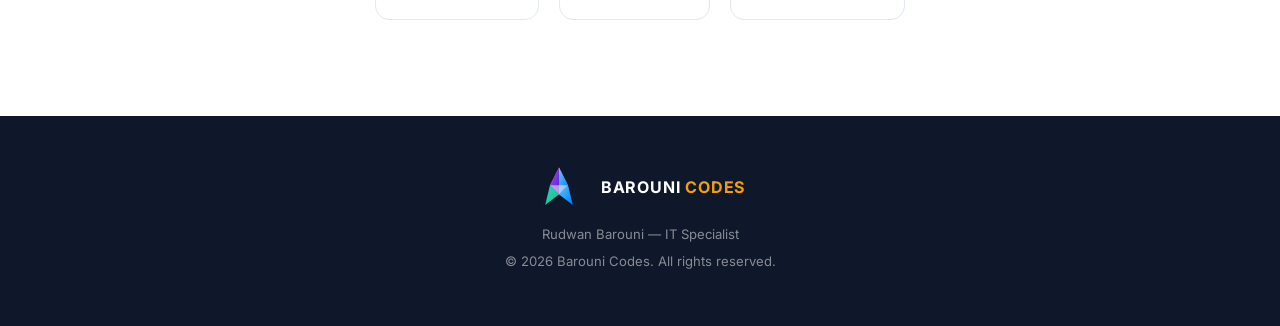
==== commit 3361e854: "Staging: remove circuit shells and use pyramid icon logo" ====
--- a/index.html
+++ b/index.html
@@ -69,6 +69,15 @@
       background: transparent;
     }
 
+    .nav-logo-wrap {
+      width: 44px;
+      height: 44px;
+      display: inline-flex;
+      align-items: center;
+      justify-content: center;
+      flex-shrink: 0;
+    }
+
     .logo-circuit-shell {
       position: relative;
       display: inline-flex;
@@ -118,6 +127,12 @@
       position: relative;
       z-index: 1;
       border-radius: 50%;
+    }
+
+    .brand-icon-image {
+      position: relative;
+      z-index: 1;
+      border-radius: 0;
     }
 
     .wordmark-logo-image {
@@ -928,6 +943,15 @@
       object-fit: contain;
       border: none;
       background: transparent;
+    }
+
+    .footer-logo-wrap {
+      width: 48px;
+      height: 48px;
+      display: inline-flex;
+      align-items: center;
+      justify-content: center;
+      flex-shrink: 0;
     }
 
     .logo-circuit-shell-footer {
@@ -1147,7 +1171,7 @@
     }
 
     @media (max-width: 480px) {
-      .logo-circuit-shell-nav {
+      .nav-logo-wrap {
         width: 38px;
         height: 38px;
       }
@@ -1201,8 +1225,8 @@
   <!-- NAVIGATION -->
   <nav class="nav">
     <a href="#" class="nav-brand">
-      <span class="logo-circuit-shell logo-circuit-shell-nav">
-        <img src="assets/barouni-codes-editable-icon.svg" alt="Barouni Codes" class="nav-logo circuit-logo-image">
+      <span class="nav-logo-wrap">
+        <img src="assets/barouni-codes-editable-icon.svg" alt="Barouni Codes" class="nav-logo brand-icon-image">
       </span>
       <span class="nav-title notranslate" translate="no" lang="en">Barouni <span>Codes</span></span>
     </a>
@@ -1225,9 +1249,8 @@
   <!-- HERO -->
   <section class="hero" id="home">
     <div class="hero-content">
-      <div class="hero-logo-wrap logo-circuit-shell logo-circuit-shell-hero">
-        <div class="hero-logo-circle"></div>
-        <img src="assets/barouni-codes-editable-icon.svg" alt="Barouni Codes" class="hero-logo circuit-logo-image">
+      <div class="hero-logo-wrap">
+        <img src="assets/barouni-codes-editable-icon.svg" alt="Barouni Codes" class="hero-logo brand-icon-image">
       </div>
       <div class="hero-brand notranslate" translate="no" lang="en" data-i18n="hero.studio">Software Development Studio</div>
       <h1 class="notranslate" translate="no" lang="en">BAROUNI <span style="color:var(--accent)">CODES</span></h1>
@@ -1639,8 +1662,8 @@
   <!-- FOOTER -->
   <footer class="footer">
     <div class="footer-brand">
-      <span class="logo-circuit-shell logo-circuit-shell-footer">
-        <img src="assets/barouni-codes-editable-icon.svg" alt="Barouni Codes" class="footer-logo circuit-logo-image">
+      <span class="footer-logo-wrap">
+        <img src="assets/barouni-codes-editable-icon.svg" alt="Barouni Codes" class="footer-logo brand-icon-image">
       </span>
       <span class="footer-name notranslate" translate="no" lang="en">Barouni <span>Codes</span></span>
     </div>
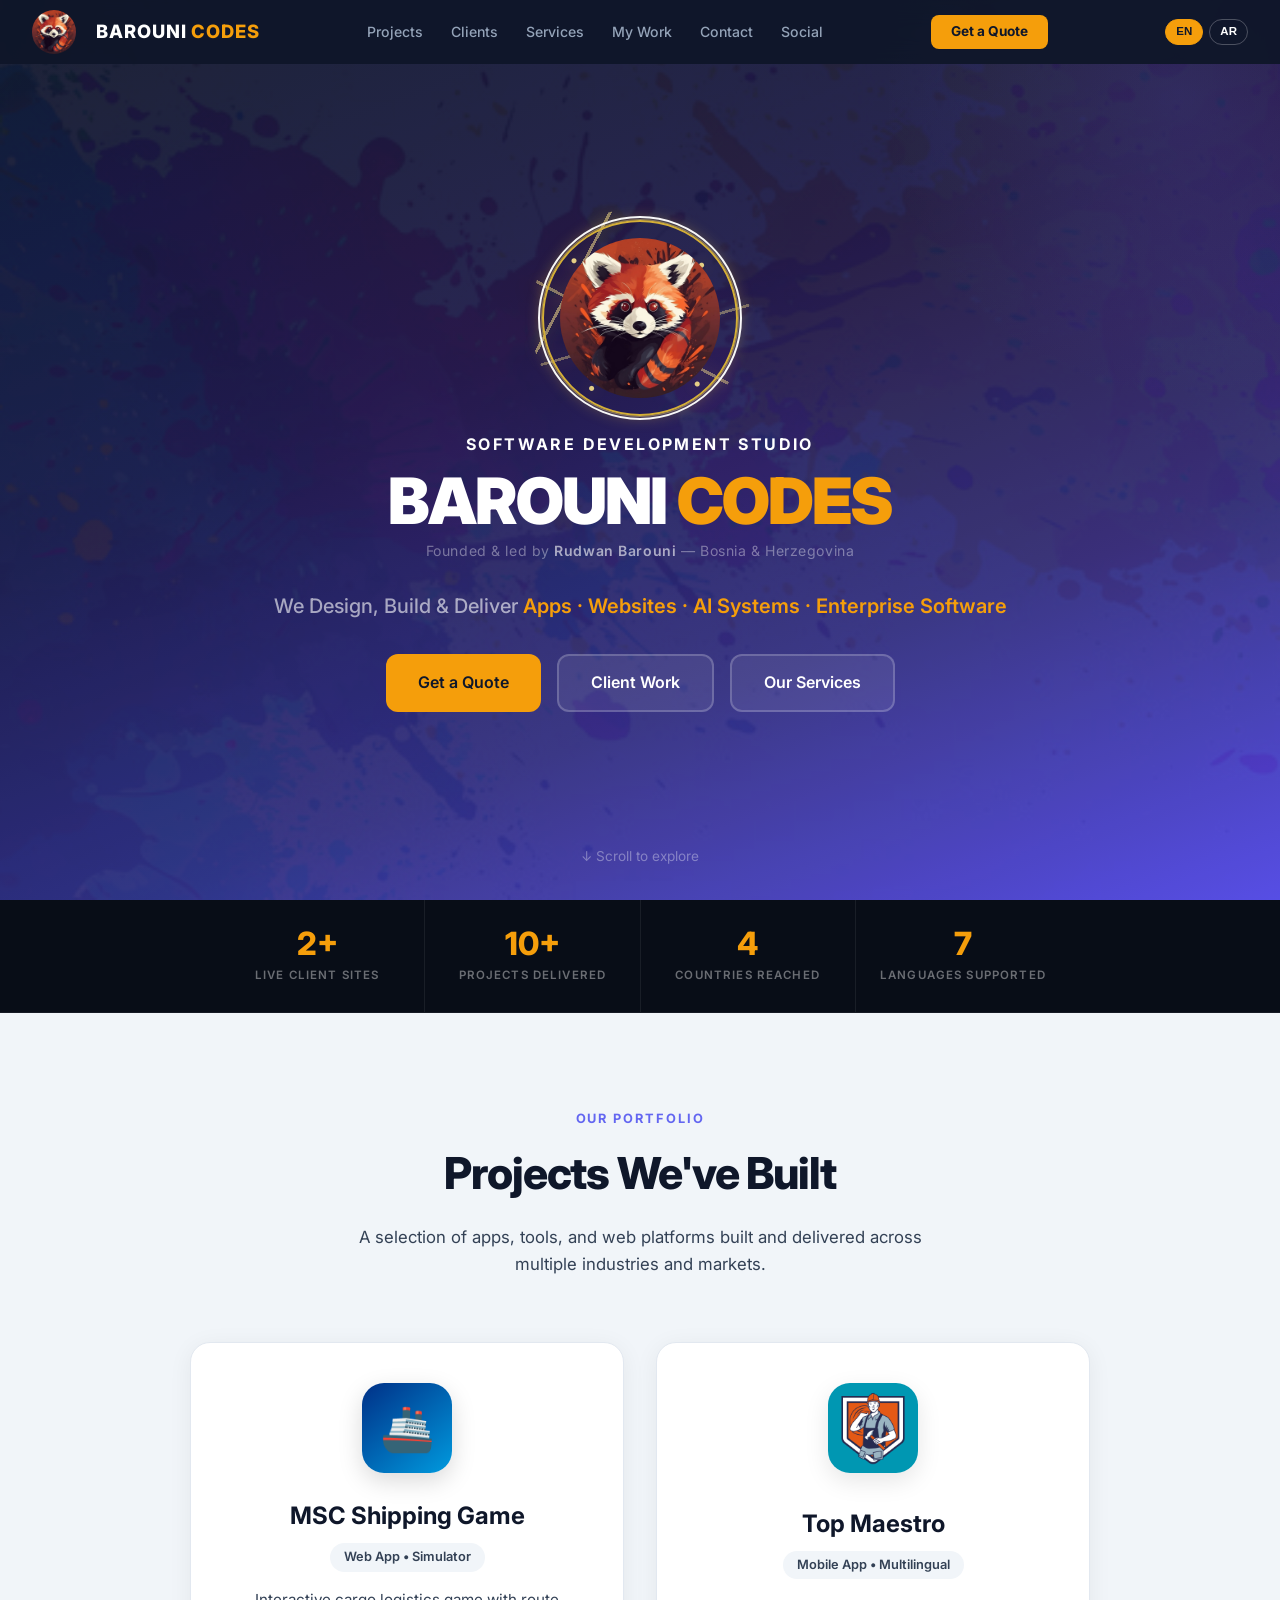
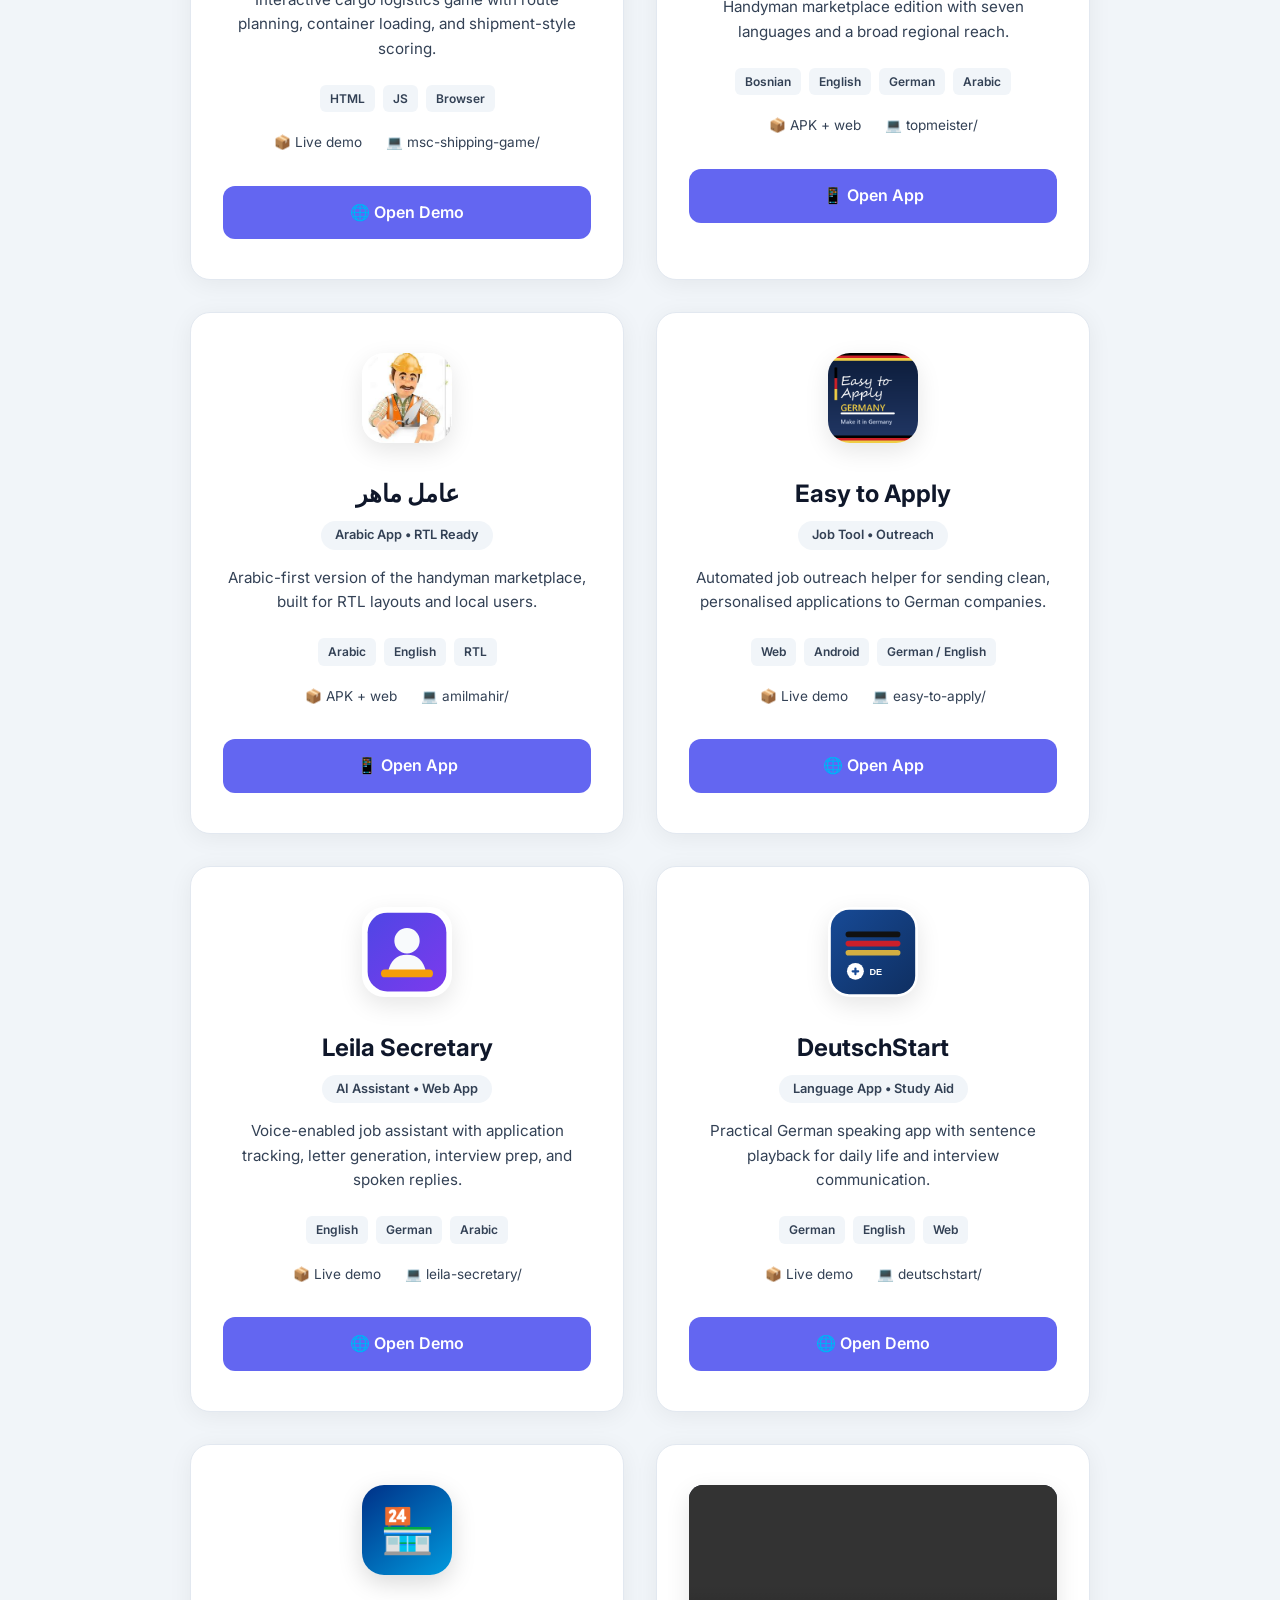
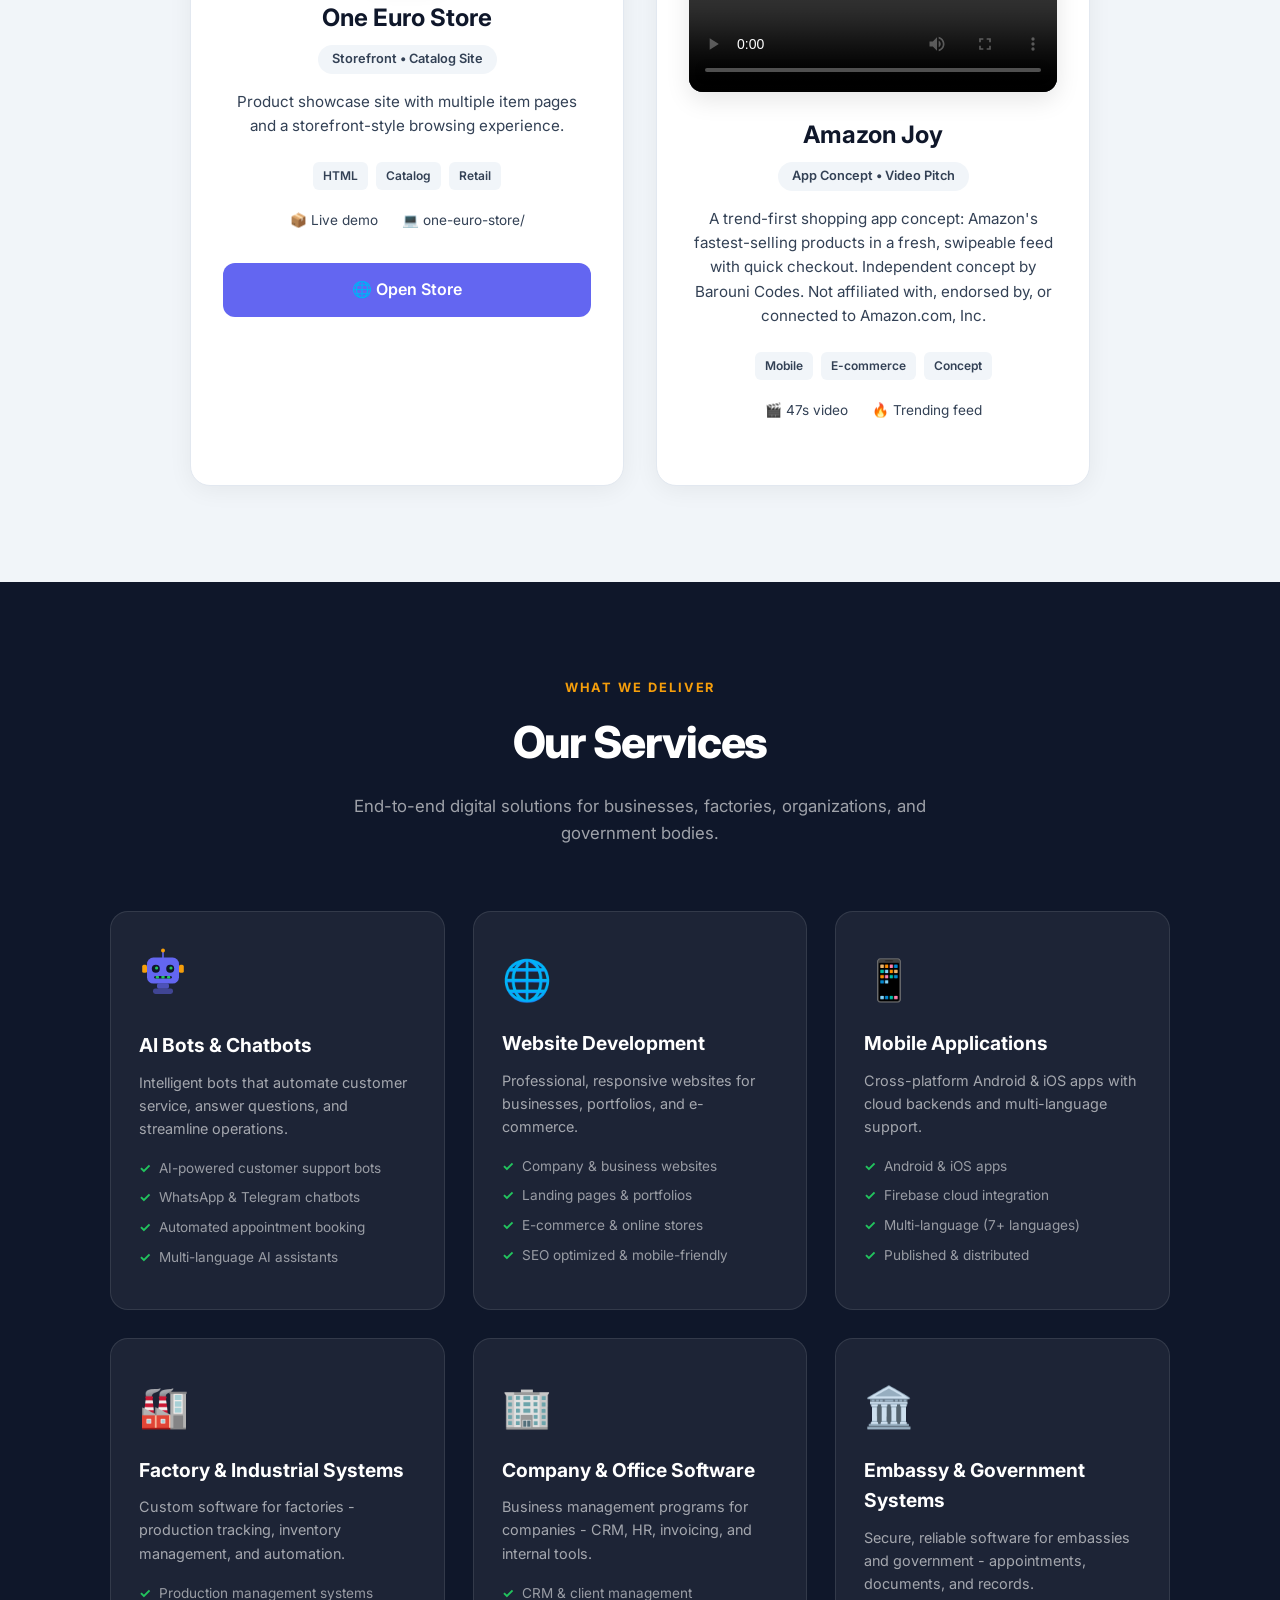
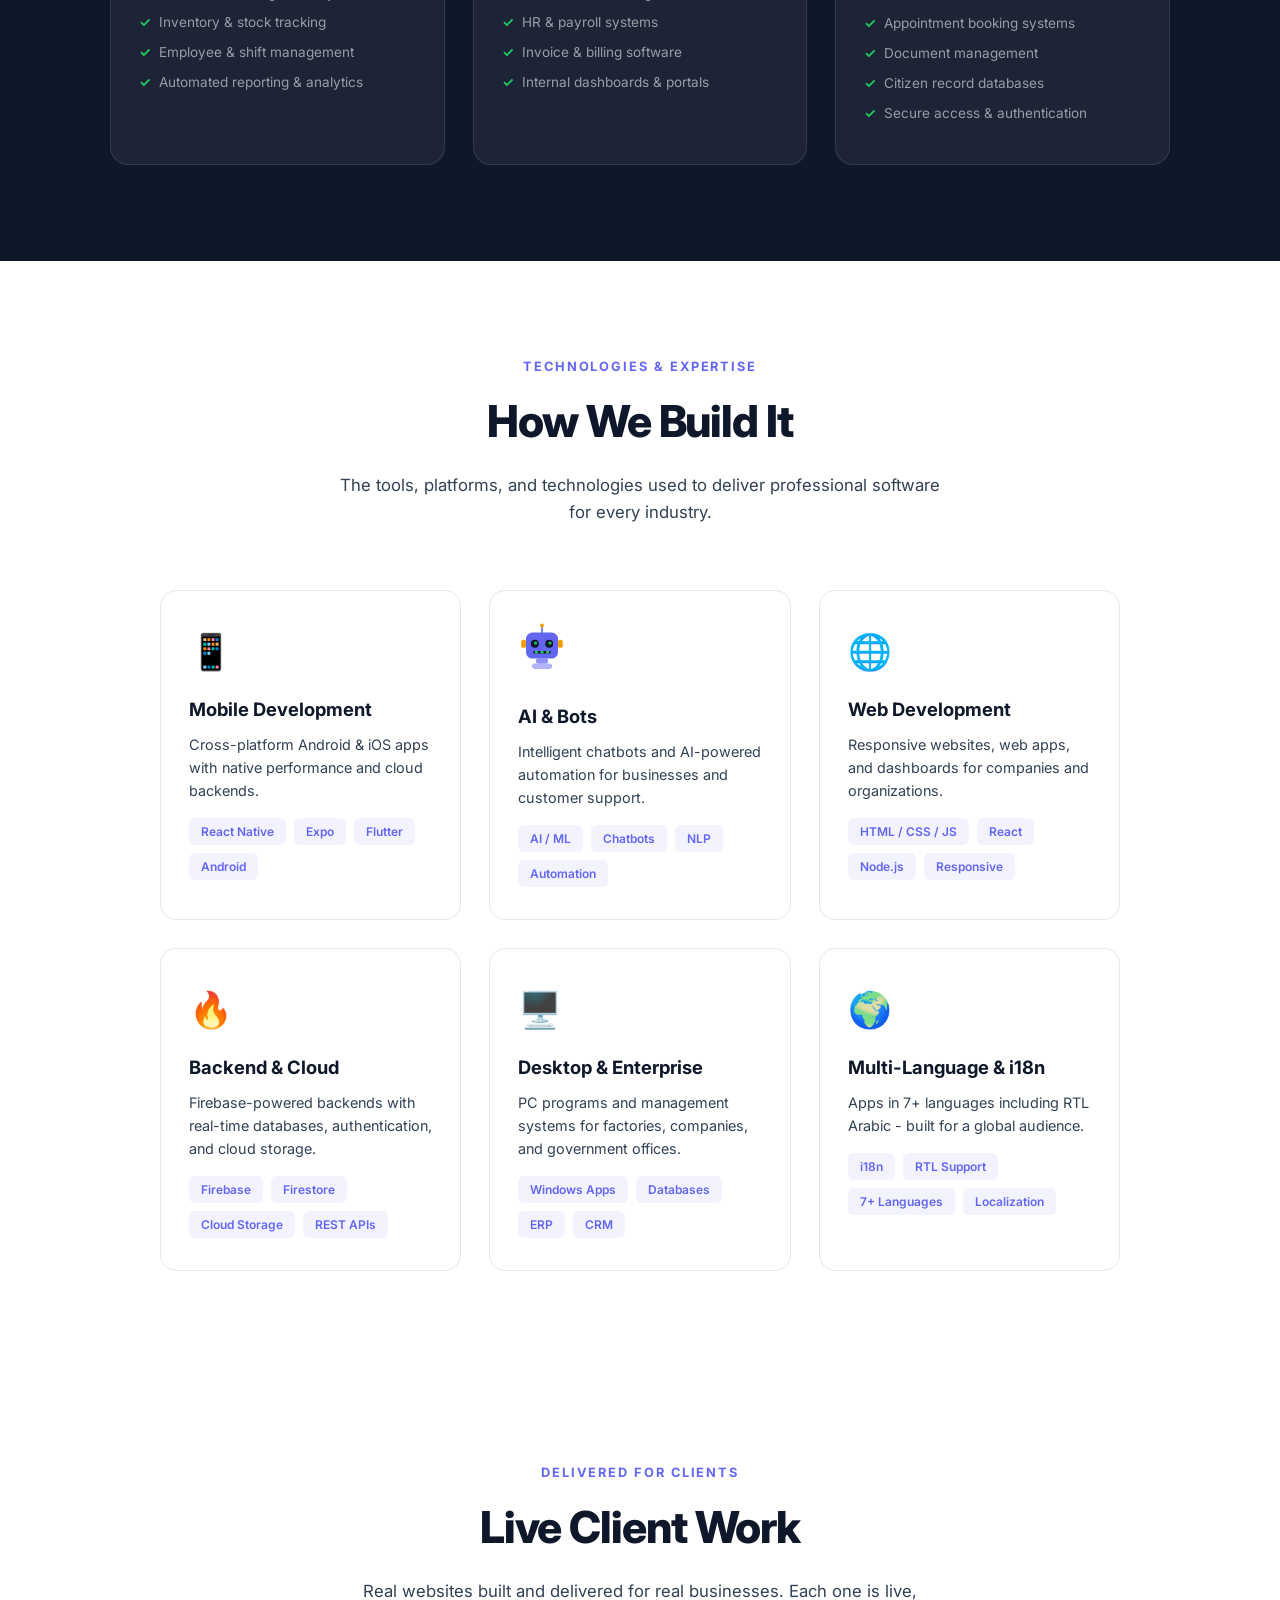
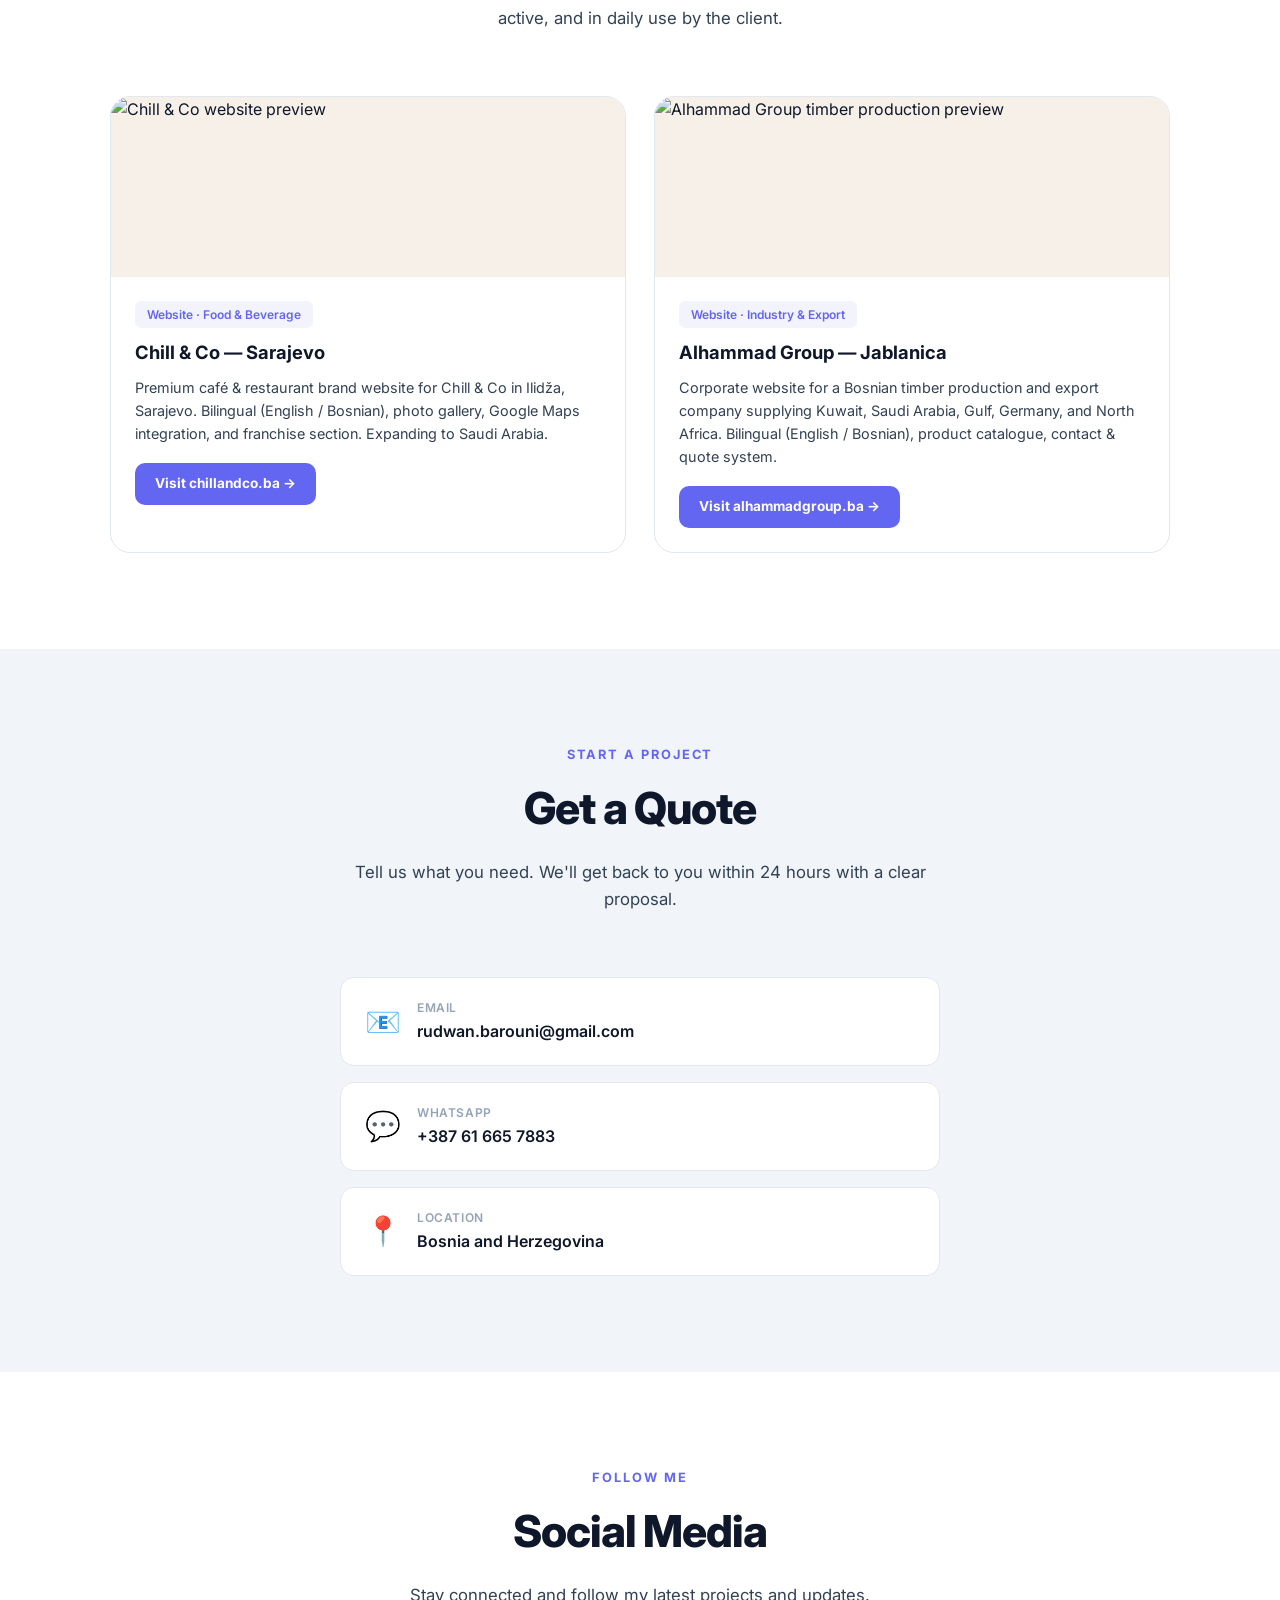
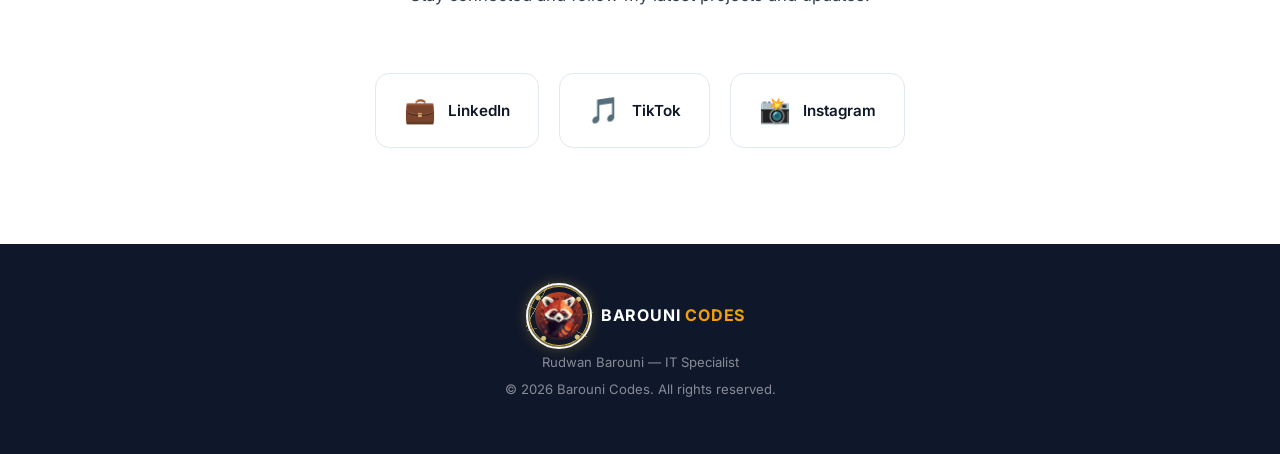
==== commit 415b7d1c: "Add Amazon Joy concept video to projects" ====
--- a/index.html
+++ b/index.html
@@ -10,8 +10,8 @@
   <meta property="og:description" content="IT Specialist. Mobile apps, AI bots, websites, and enterprise systems.">
   <meta property="og:url" content="https://reyobaron.github.io">
   <meta property="og:type" content="website">
-  <meta property="og:image" content="https://reyobaron.github.io/assets/name-of-my-website-is-barouni-codes.png">
-  <link rel="icon" type="image/svg+xml" href="assets/barouni-codes-editable-icon.svg">
+  <meta property="og:image" content="https://reyobaron.github.io/assets/red-panda-codes.jpeg">
+  <link rel="icon" type="image/jpeg" href="assets/red-panda-codes.jpeg">
   <link href="https://fonts.googleapis.com/css2?family=Inter:wght@400;500;600;700;800;900&display=swap" rel="stylesheet">
   <style>
     *, *::before, *::after { margin: 0; padding: 0; box-sizing: border-box; }
@@ -69,15 +69,6 @@
       background: transparent;
     }
 
-    .nav-logo-wrap {
-      width: 44px;
-      height: 44px;
-      display: inline-flex;
-      align-items: center;
-      justify-content: center;
-      flex-shrink: 0;
-    }
-
     .logo-circuit-shell {
       position: relative;
       display: inline-flex;
@@ -129,18 +120,6 @@
       border-radius: 50%;
     }
 
-    .brand-icon-image {
-      position: relative;
-      z-index: 1;
-      border-radius: 0;
-    }
-
-    .wordmark-logo-image {
-      position: relative;
-      z-index: 1;
-      border-radius: 0;
-    }
-
     .logo-circuit-shell-nav {
       width: 44px;
       height: 44px;
@@ -325,6 +304,14 @@
       overflow: hidden;
     }
 
+    .hero::before {
+      content: '';
+      position: absolute;
+      inset: 0;
+      background: url('assets/workers-bg.jpg') center/cover no-repeat;
+      opacity: 0.05;
+    }
+
     .hero::after {
       content: '';
       position: absolute;
@@ -341,8 +328,7 @@
 
     .hero-logo-wrap {
       position: relative;
-      width: 180px;
-      height: 180px;
+      width: 180px; height: 180px;
       margin: 0 auto 24px;
       overflow: visible;
       display: flex;
@@ -368,8 +354,7 @@
     }
 
     .hero-logo {
-      width: 160px;
-      height: 160px;
+      width: 160px; height: 160px;
       object-fit: contain;
     }
 
@@ -508,6 +493,16 @@
       width: 90px; height: 90px;
       border-radius: 22px;
       object-fit: cover;
+      box-shadow: 0 8px 24px rgba(0,0,0,0.1);
+      margin-bottom: 24px;
+    }
+
+    .app-card-video {
+      display: block;
+      width: 100%;
+      aspect-ratio: 16 / 9;
+      border-radius: 14px;
+      background: var(--dark);
       box-shadow: 0 8px 24px rgba(0,0,0,0.1);
       margin-bottom: 24px;
     }
@@ -943,15 +938,6 @@
       object-fit: contain;
       border: none;
       background: transparent;
-    }
-
-    .footer-logo-wrap {
-      width: 48px;
-      height: 48px;
-      display: inline-flex;
-      align-items: center;
-      justify-content: center;
-      flex-shrink: 0;
     }
 
     .logo-circuit-shell-footer {
@@ -1162,7 +1148,6 @@
       .work-grid { grid-template-columns: 1fr; }
       .services-grid { grid-template-columns: 1fr; }
       .hero { padding: 100px 20px 60px; }
-      .hero-logo-wrap { width: 160px; height: 160px; }
       section { padding: 64px 20px; }
       .social-grid { flex-direction: column; align-items: center; }
       .startup-title {
@@ -1171,7 +1156,7 @@
     }
 
     @media (max-width: 480px) {
-      .nav-logo-wrap {
+      .logo-circuit-shell-nav {
         width: 38px;
         height: 38px;
       }
@@ -1220,13 +1205,20 @@
     });
   </script>
 </head>
-<body>
+<body class="preloading">
+
+  <div class="startup-splash" id="startupSplash" aria-hidden="true">
+    <div class="logo-circuit-shell logo-circuit-shell-startup startup-face">
+      <img src="assets/red-panda-codes.jpeg" alt="" class="startup-face-image circuit-logo-image">
+    </div>
+    <div class="startup-title notranslate" translate="no" lang="en" aria-hidden="true">Barouni <span>Codes</span></div>
+  </div>
 
   <!-- NAVIGATION -->
   <nav class="nav">
     <a href="#" class="nav-brand">
-      <span class="nav-logo-wrap">
-        <img src="assets/barouni-codes-editable-icon.svg" alt="Barouni Codes" class="nav-logo brand-icon-image">
+      <span class="logo-circuit-shell logo-circuit-shell-nav">
+        <img src="assets/red-panda-codes.jpeg" alt="Red Panda Codes" class="nav-logo circuit-logo-image">
       </span>
       <span class="nav-title notranslate" translate="no" lang="en">Barouni <span>Codes</span></span>
     </a>
@@ -1249,8 +1241,9 @@
   <!-- HERO -->
   <section class="hero" id="home">
     <div class="hero-content">
-      <div class="hero-logo-wrap">
-        <img src="assets/barouni-codes-editable-icon.svg" alt="Barouni Codes" class="hero-logo brand-icon-image">
+      <div class="hero-logo-wrap logo-circuit-shell logo-circuit-shell-hero">
+        <div class="hero-logo-circle"></div>
+        <img src="assets/red-panda-codes.jpeg" alt="Red Panda Codes" class="hero-logo circuit-logo-image">
       </div>
       <div class="hero-brand notranslate" translate="no" lang="en" data-i18n="hero.studio">Software Development Studio</div>
       <h1 class="notranslate" translate="no" lang="en">BAROUNI <span style="color:var(--accent)">CODES</span></h1>
@@ -1422,6 +1415,22 @@
         <a href="/one-euro-store/" class="download-btn download-btn-ios">
           🌐 Open Store
         </a>
+      </div>
+
+      <div class="app-card">
+        <video class="app-card-video" src="assets/amazon-joy.mp4" controls preload="metadata" playsinline aria-label="Amazon Joy concept video"></video>
+        <h3 class="notranslate" translate="no" lang="en">Amazon Joy</h3>
+        <span class="app-version">App Concept &bull; Video Pitch</span>
+        <p>A trend-first shopping app concept: Amazon's fastest-selling products in a fresh, swipeable feed with quick checkout. Independent concept by Barouni Codes. Not affiliated with, endorsed by, or connected to Amazon.com, Inc.</p>
+        <div class="app-languages">
+          <span class="lang-badge">Mobile</span>
+          <span class="lang-badge">E-commerce</span>
+          <span class="lang-badge">Concept</span>
+        </div>
+        <div class="app-stats">
+          <span>🎬 47s video</span>
+          <span>🔥 Trending feed</span>
+        </div>
       </div>
     </div>
   </section>
@@ -1662,8 +1671,8 @@
   <!-- FOOTER -->
   <footer class="footer">
     <div class="footer-brand">
-      <span class="footer-logo-wrap">
-        <img src="assets/barouni-codes-editable-icon.svg" alt="Barouni Codes" class="footer-logo brand-icon-image">
+      <span class="logo-circuit-shell logo-circuit-shell-footer">
+        <img src="assets/red-panda-codes.jpeg" alt="Red Panda Codes" class="footer-logo circuit-logo-image">
       </span>
       <span class="footer-name notranslate" translate="no" lang="en">Barouni <span>Codes</span></span>
     </div>
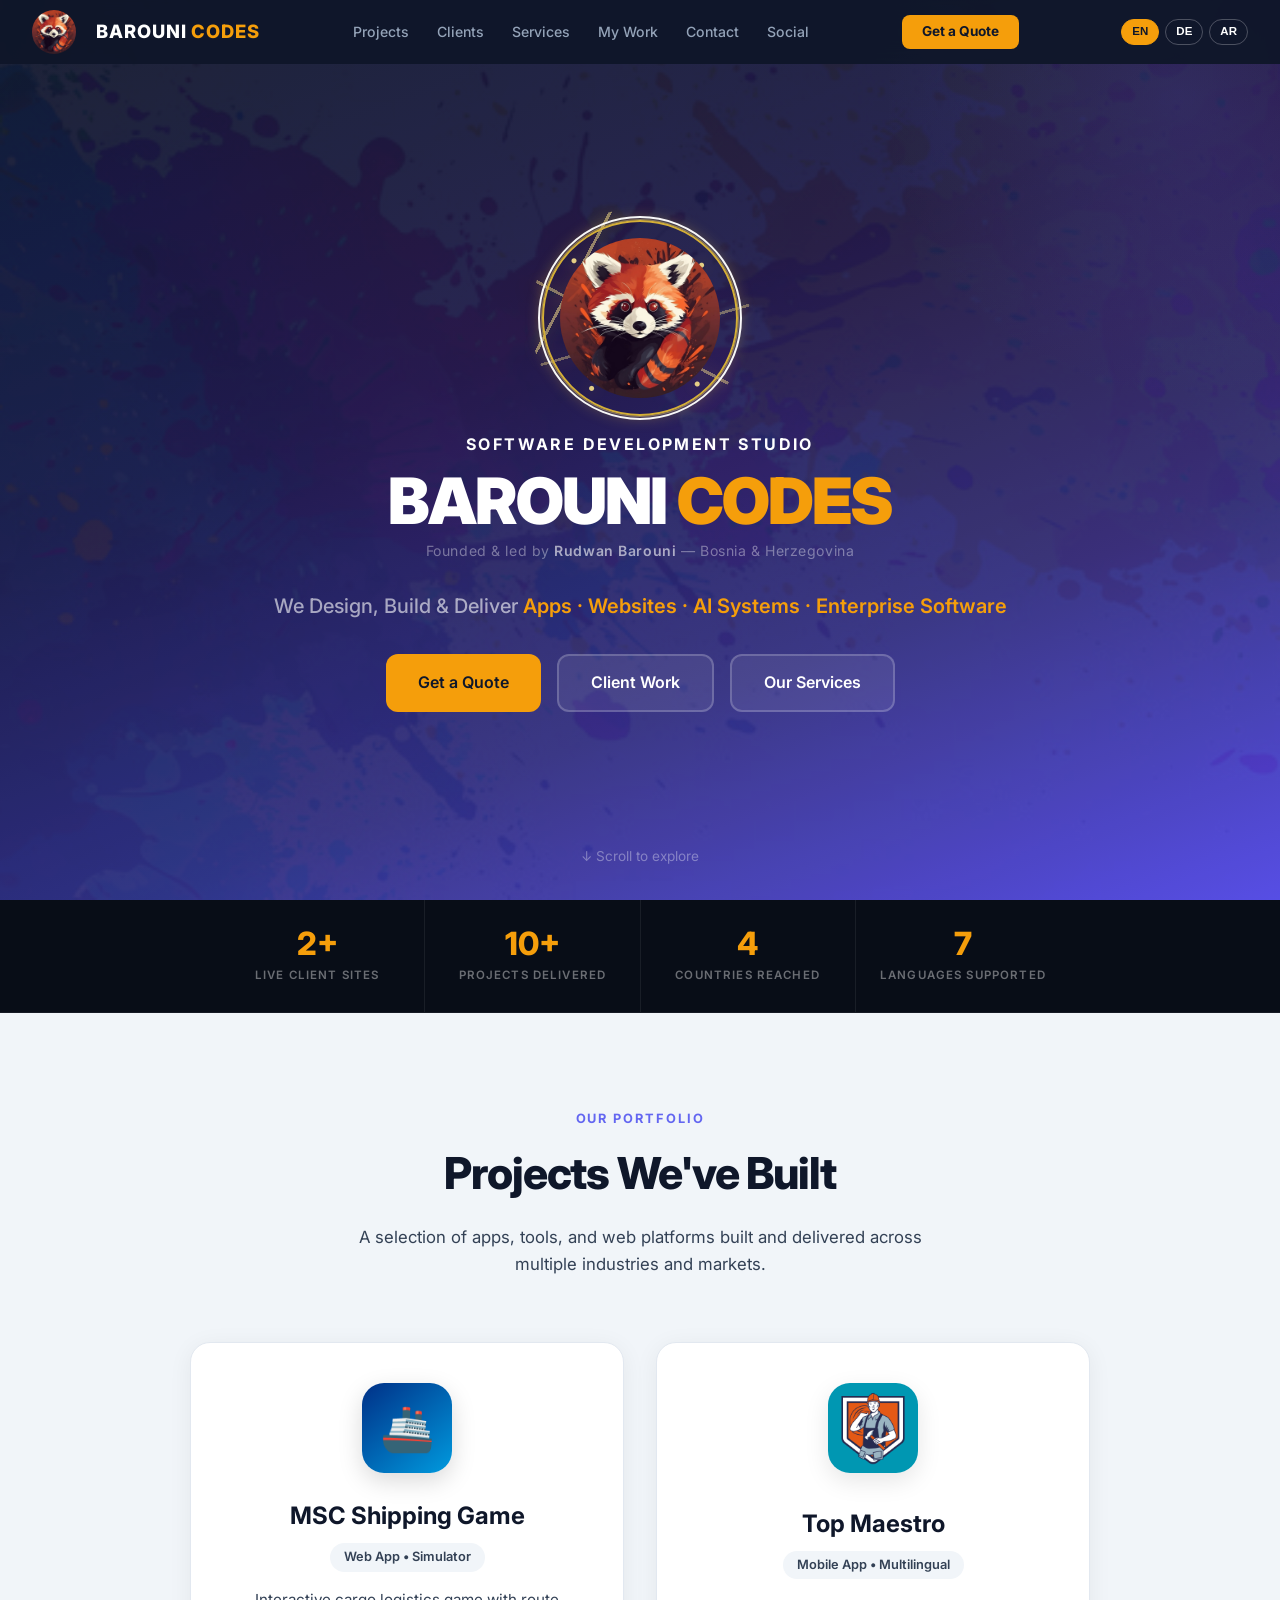
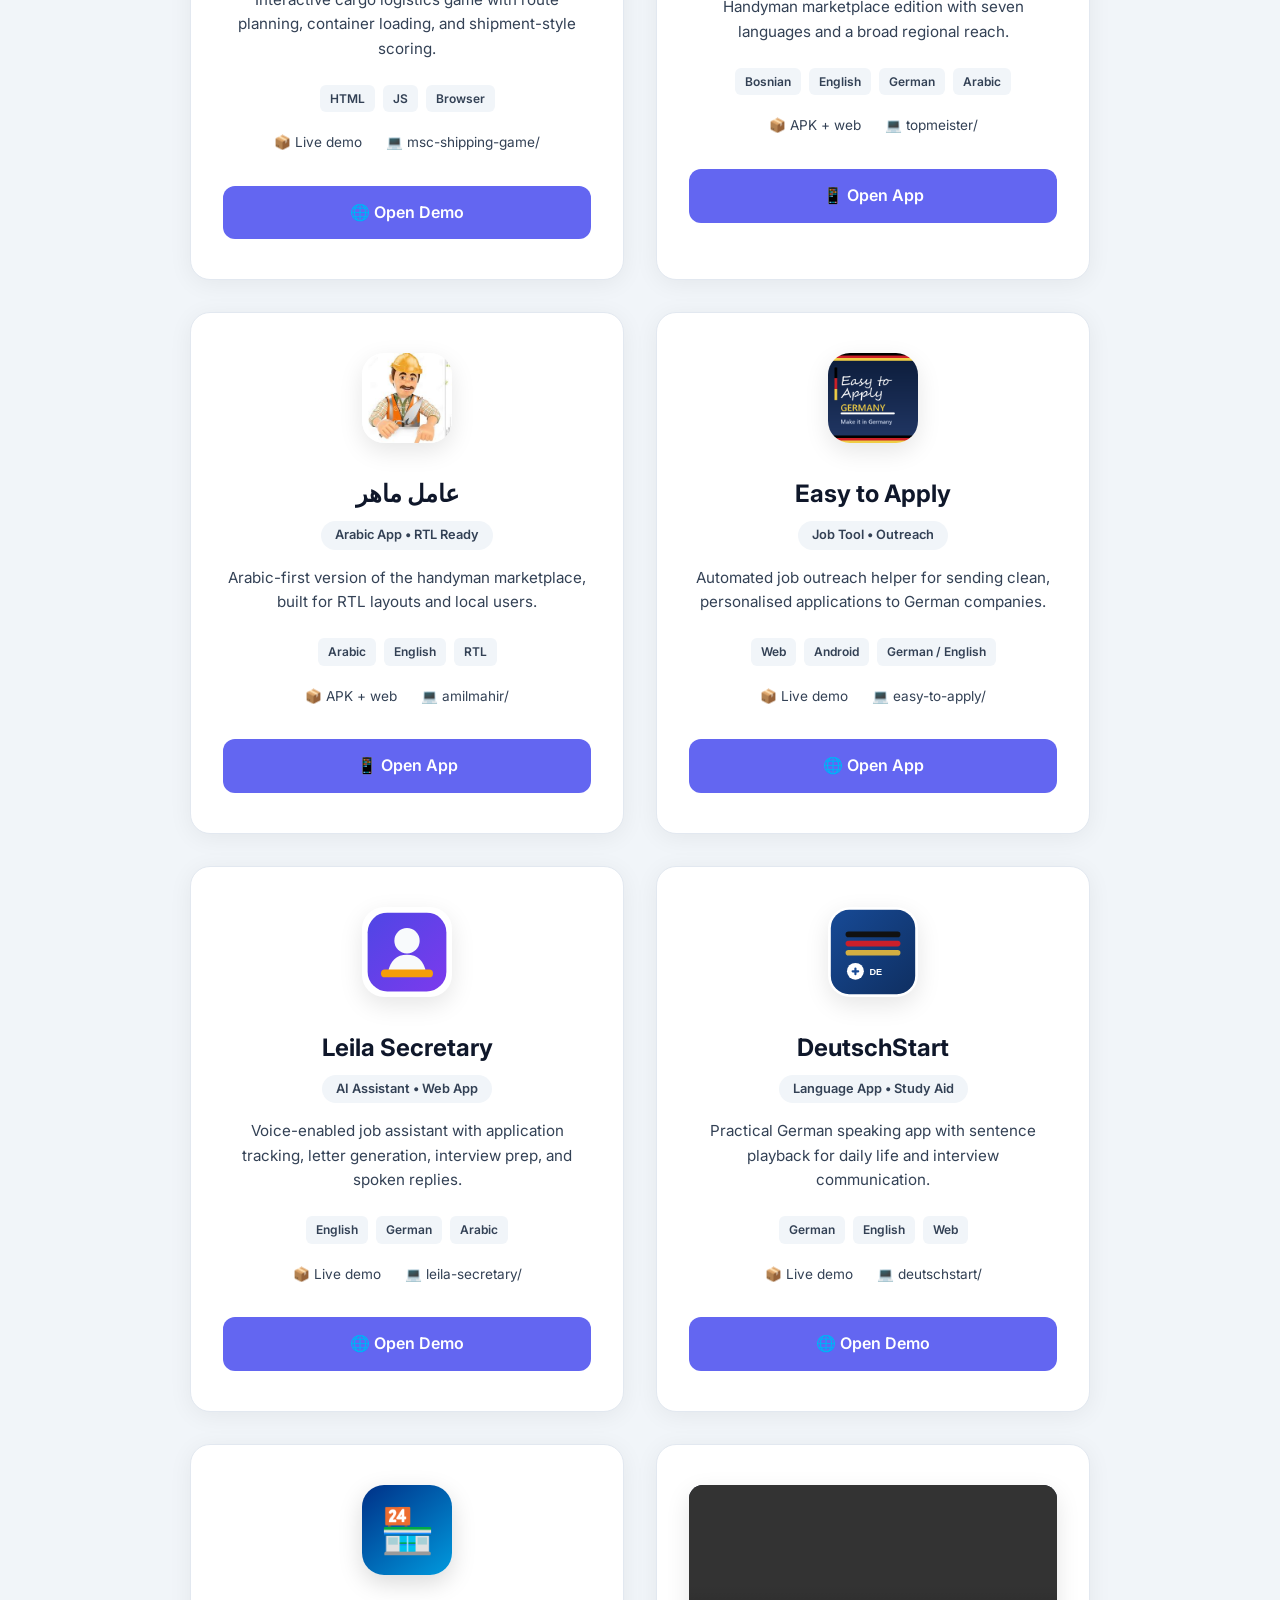
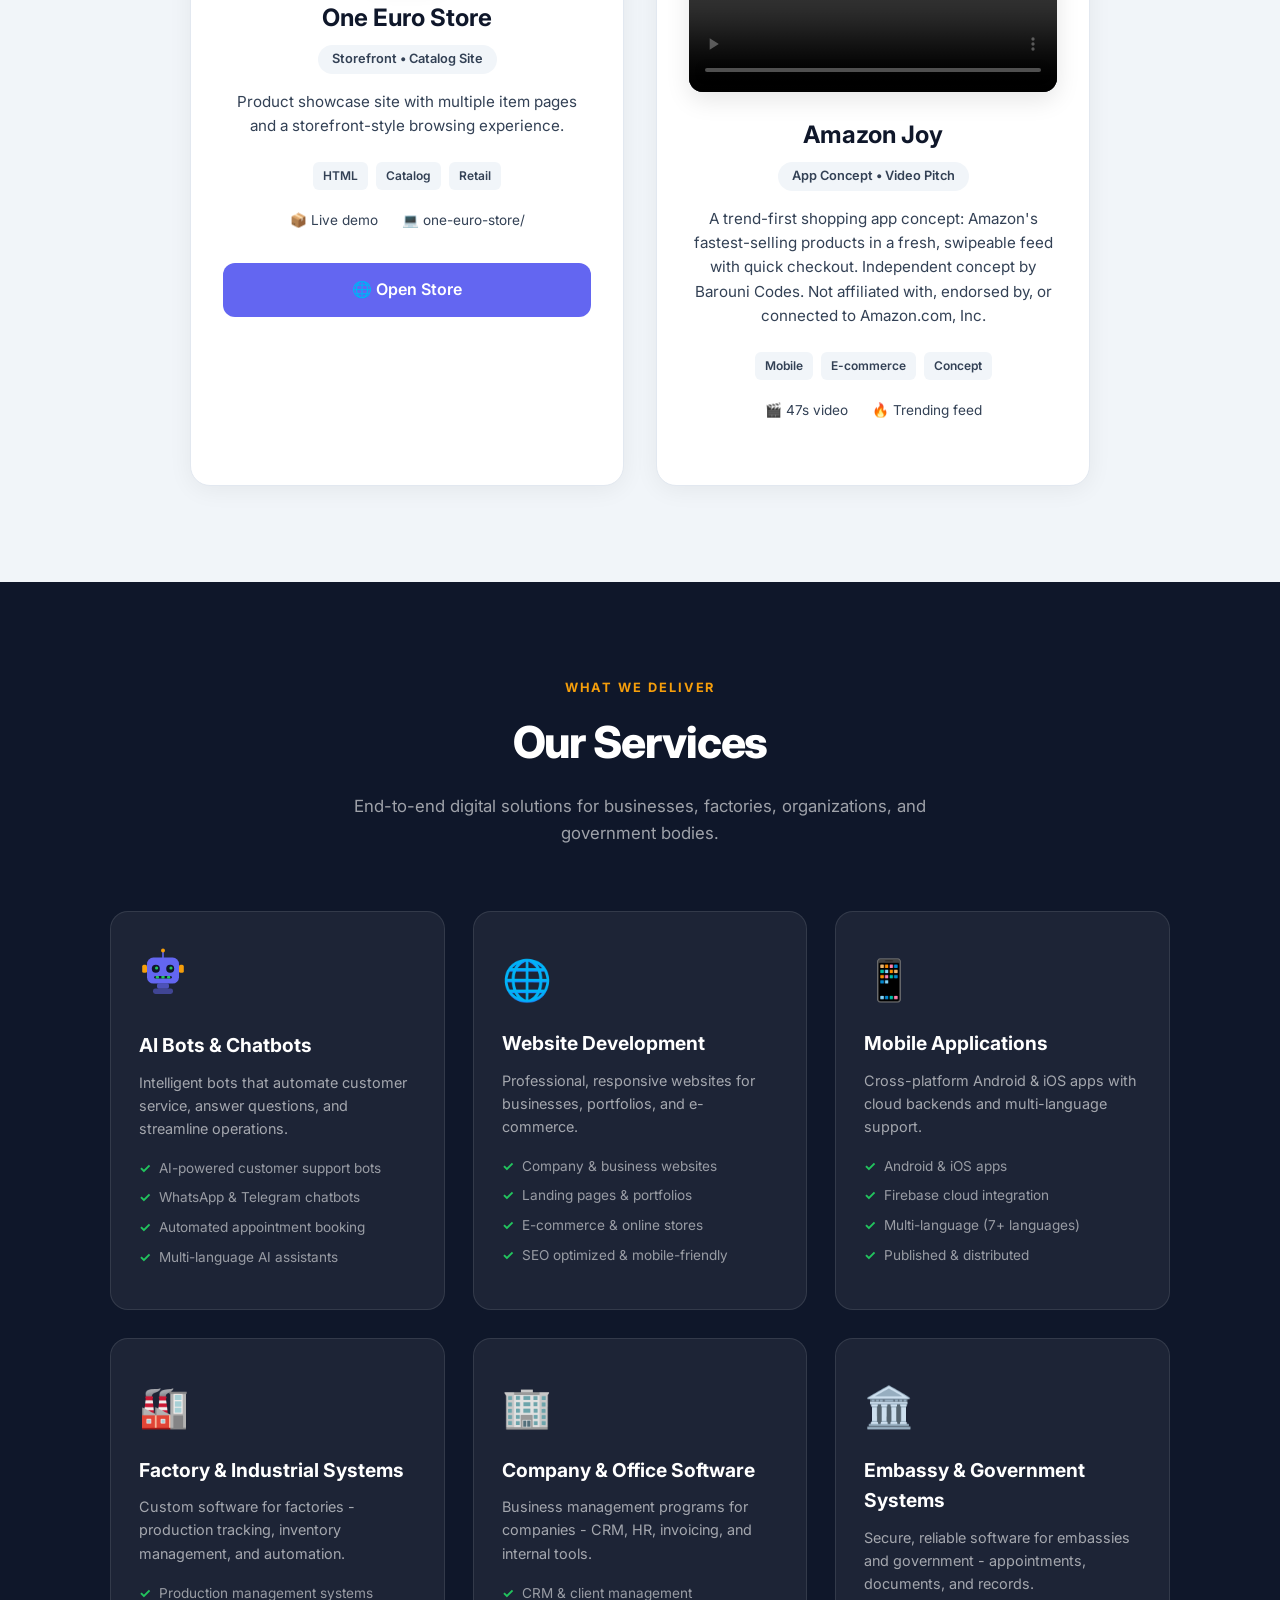
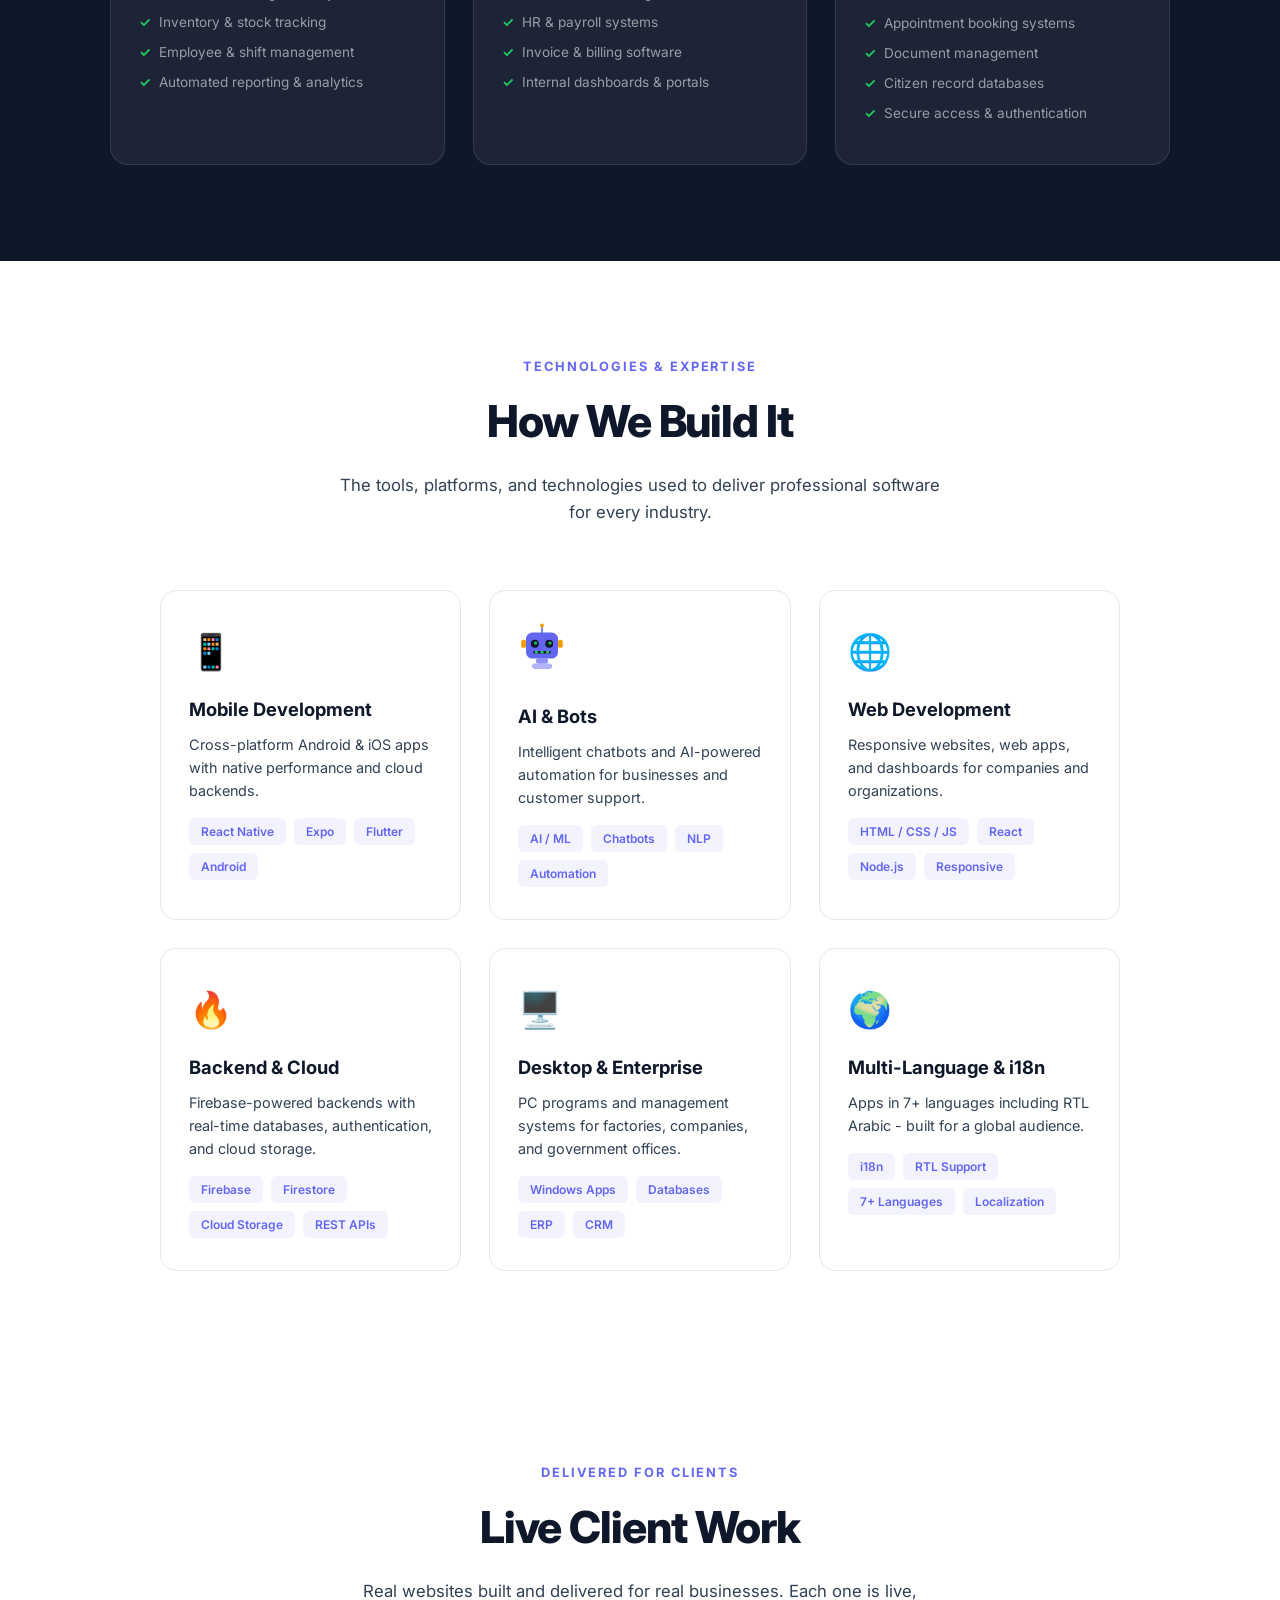
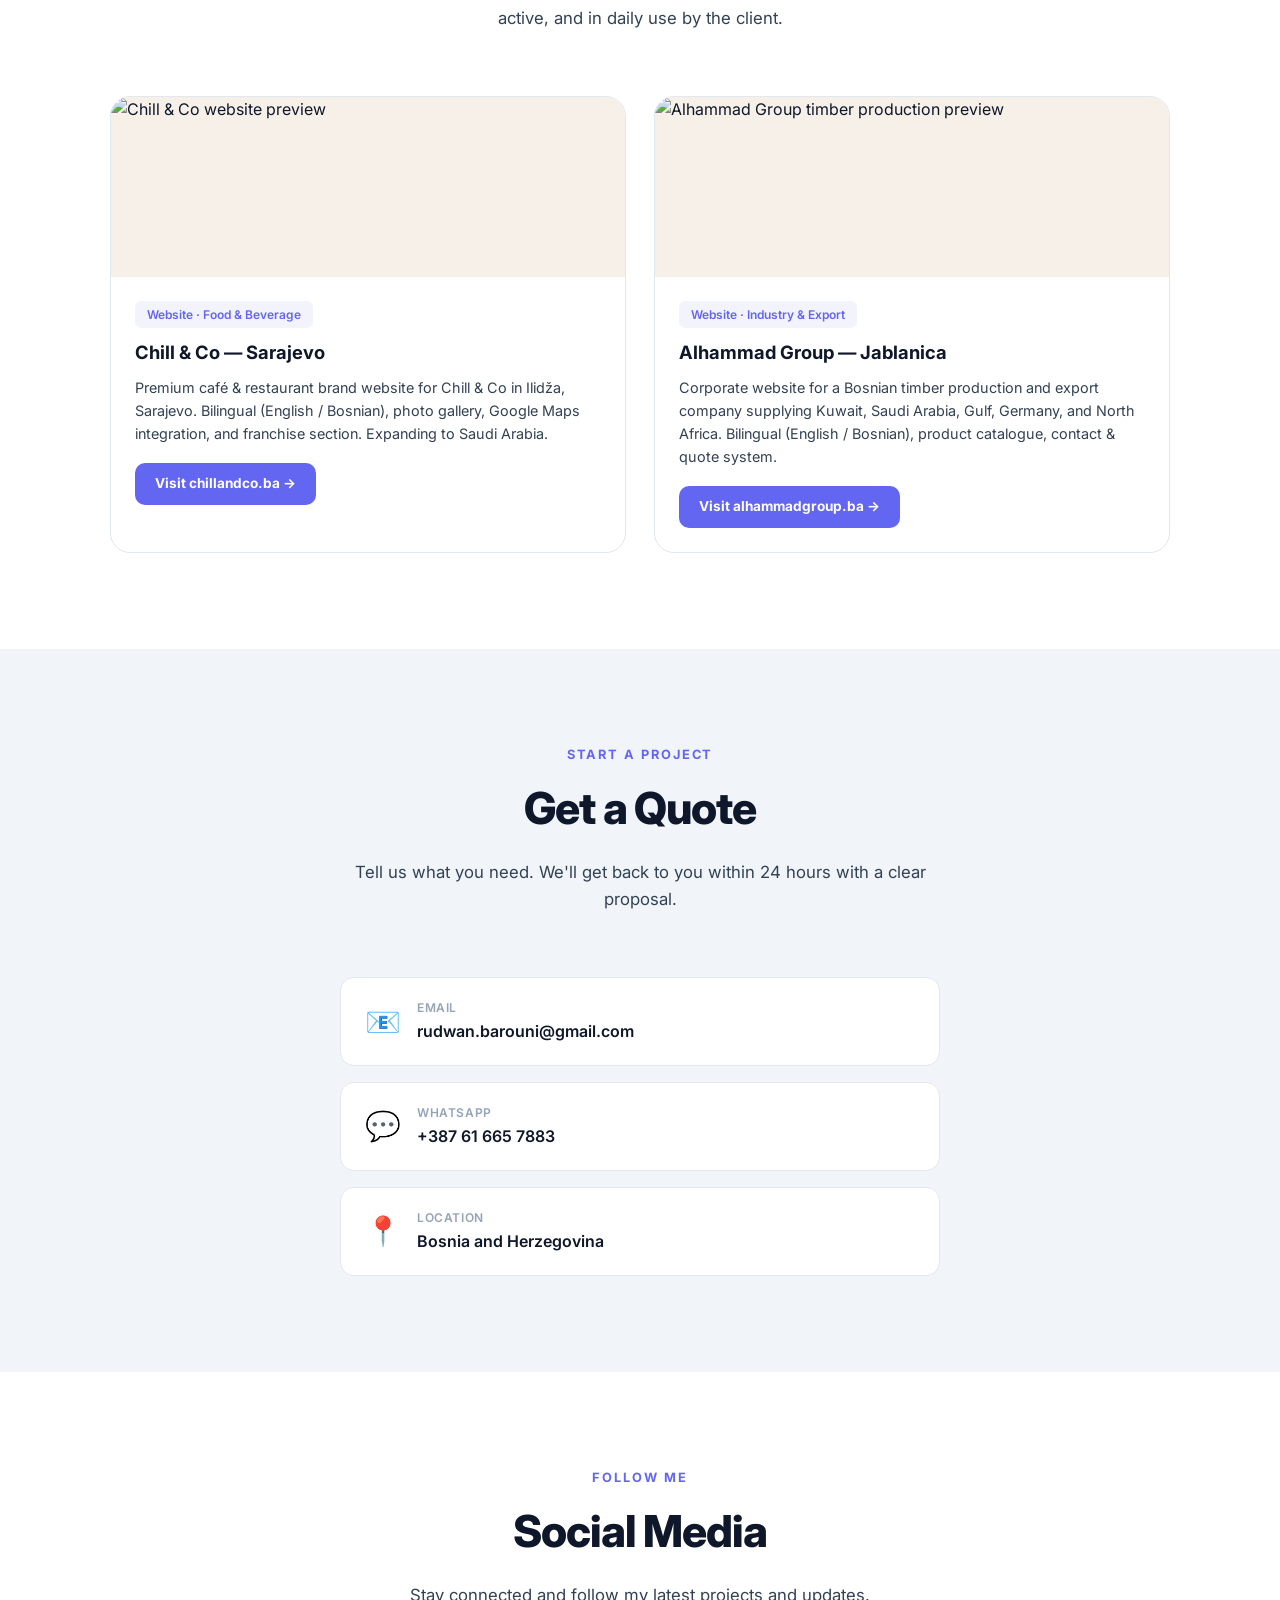
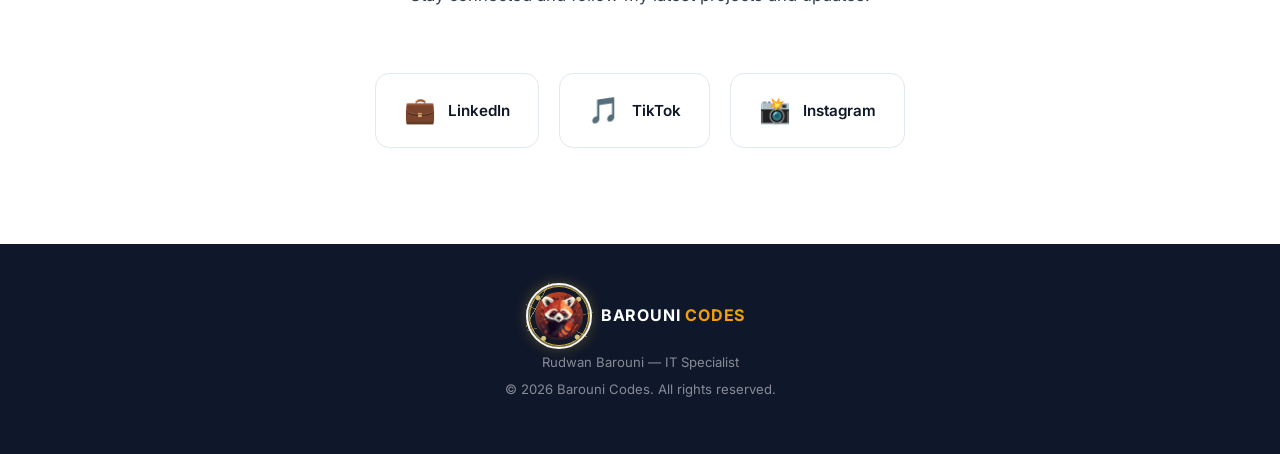
==== commit 5a89f39b: "Add German language and translate project cards (EN/DE/AR)" ====
--- a/index.html
+++ b/index.html
@@ -1234,6 +1234,7 @@
     <a href="#contact" class="nav-cta" data-i18n="cta.quote">Get a Quote</a>
     <div class="lang-switch" aria-label="Language switcher">
       <button type="button" class="lang-btn active" data-lang="en">EN</button>
+      <button type="button" class="lang-btn" data-lang="de">DE</button>
       <button type="button" class="lang-btn" data-lang="ar">AR</button>
     </div>
   </nav>
@@ -1284,18 +1285,18 @@
       <div class="app-card">
         <div class="app-card-logo-emoji" aria-hidden="true">🚢</div>
         <h3 class="notranslate" translate="no" lang="en">MSC Shipping Game</h3>
-        <span class="app-version">Web App &bull; Simulator</span>
-        <p>Interactive cargo logistics game with route planning, container loading, and shipment-style scoring.</p>
+        <span class="app-version" data-i18n="cards.msc.type">Web App &bull; Simulator</span>
+        <p data-i18n="cards.msc.desc">Interactive cargo logistics game with route planning, container loading, and shipment-style scoring.</p>
         <div class="app-languages">
           <span class="lang-badge">HTML</span>
           <span class="lang-badge">JS</span>
-          <span class="lang-badge">Browser</span>
+          <span class="lang-badge" data-i18n="cards.badge.browser">Browser</span>
         </div>
         <div class="app-stats">
-          <span>📦 Live demo</span>
+          <span data-i18n="cards.stat.live">📦 Live demo</span>
           <span>💻 msc-shipping-game/</span>
         </div>
-        <a href="../msc-shipping-game/index.html" class="download-btn download-btn-ios">
+        <a href="../msc-shipping-game/index.html" class="download-btn download-btn-ios" data-i18n="cards.btn.demo">
           🌐 Open Demo
         </a>
       </div>
@@ -1303,19 +1304,19 @@
       <div class="app-card">
         <img src="assets/logo.png" alt="Top Maestro Global" class="app-card-logo">
         <h3 class="notranslate" translate="no" lang="en">Top Maestro</h3>
-        <span class="app-version">Mobile App &bull; Multilingual</span>
-        <p>Handyman marketplace edition with seven languages and a broad regional reach.</p>
+        <span class="app-version" data-i18n="cards.tm.type">Mobile App &bull; Multilingual</span>
+        <p data-i18n="cards.tm.desc">Handyman marketplace edition with seven languages and a broad regional reach.</p>
         <div class="app-languages">
-          <span class="lang-badge">Bosnian</span>
-          <span class="lang-badge">English</span>
-          <span class="lang-badge">German</span>
-          <span class="lang-badge">Arabic</span>
+          <span class="lang-badge" data-i18n="cards.badge.bosnian">Bosnian</span>
+          <span class="lang-badge" data-i18n="cards.badge.english">English</span>
+          <span class="lang-badge" data-i18n="cards.badge.german">German</span>
+          <span class="lang-badge" data-i18n="cards.badge.arabic">Arabic</span>
         </div>
         <div class="app-stats">
-          <span>📦 APK + web</span>
+          <span data-i18n="cards.stat.apk">📦 APK + web</span>
           <span>💻 topmeister/</span>
         </div>
-        <a href="topmeister/" class="download-btn download-btn-ios">
+        <a href="topmeister/" class="download-btn download-btn-ios" data-i18n="cards.btn.app">
           📱 Open App
         </a>
       </div>
@@ -1323,18 +1324,18 @@
       <div class="app-card">
         <img src="assets/arabic-logo.jpg" alt="عامل ماهر" class="app-card-logo">
         <h3 class="notranslate" translate="no" lang="ar" dir="rtl">عامل ماهر</h3>
-        <span class="app-version">Arabic App &bull; RTL Ready</span>
-        <p>Arabic-first version of the handyman marketplace, built for RTL layouts and local users.</p>
+        <span class="app-version" data-i18n="cards.am.type">Arabic App &bull; RTL Ready</span>
+        <p data-i18n="cards.am.desc">Arabic-first version of the handyman marketplace, built for RTL layouts and local users.</p>
         <div class="app-languages">
-          <span class="lang-badge">Arabic</span>
-          <span class="lang-badge">English</span>
+          <span class="lang-badge" data-i18n="cards.badge.arabic">Arabic</span>
+          <span class="lang-badge" data-i18n="cards.badge.english">English</span>
           <span class="lang-badge">RTL</span>
         </div>
         <div class="app-stats">
-          <span>📦 APK + web</span>
+          <span data-i18n="cards.stat.apk">📦 APK + web</span>
           <span>💻 amilmahir/</span>
         </div>
-        <a href="amilmahir/" class="download-btn download-btn-ios">
+        <a href="amilmahir/" class="download-btn download-btn-ios" data-i18n="cards.btn.app">
           📱 Open App
         </a>
       </div>
@@ -1342,18 +1343,18 @@
       <div class="app-card">
         <img src="assets/easy-to-apply-logo.png" alt="Easy to Apply Germany" class="app-card-logo">
         <h3 class="notranslate" translate="no" lang="en">Easy to Apply</h3>
-        <span class="app-version">Job Tool &bull; Outreach</span>
-        <p>Automated job outreach helper for sending clean, personalised applications to German companies.</p>
+        <span class="app-version" data-i18n="cards.eta.type">Job Tool &bull; Outreach</span>
+        <p data-i18n="cards.eta.desc">Automated job outreach helper for sending clean, personalised applications to German companies.</p>
         <div class="app-languages">
           <span class="lang-badge">Web</span>
           <span class="lang-badge">Android</span>
-          <span class="lang-badge">German / English</span>
+          <span class="lang-badge" data-i18n="cards.badge.germanEnglish">German / English</span>
         </div>
         <div class="app-stats">
-          <span>📦 Live demo</span>
+          <span data-i18n="cards.stat.live">📦 Live demo</span>
           <span>💻 easy-to-apply/</span>
         </div>
-        <a href="../easy-to-apply-mobile/" class="download-btn download-btn-ios">
+        <a href="../easy-to-apply-mobile/" class="download-btn download-btn-ios" data-i18n="cards.btn.webApp">
           🌐 Open App
         </a>
       </div>
@@ -1361,18 +1362,18 @@
       <div class="app-card">
         <img src="assets/leila-secretary-logo.svg" alt="Leila Virtual Secretary" class="app-card-logo">
         <h3 class="notranslate" translate="no" lang="en">Leila Secretary</h3>
-        <span class="app-version">AI Assistant &bull; Web App</span>
-        <p>Voice-enabled job assistant with application tracking, letter generation, interview prep, and spoken replies.</p>
+        <span class="app-version" data-i18n="cards.leila.type">AI Assistant &bull; Web App</span>
+        <p data-i18n="cards.leila.desc">Voice-enabled job assistant with application tracking, letter generation, interview prep, and spoken replies.</p>
         <div class="app-languages">
-          <span class="lang-badge">English</span>
-          <span class="lang-badge">German</span>
-          <span class="lang-badge">Arabic</span>
+          <span class="lang-badge" data-i18n="cards.badge.english">English</span>
+          <span class="lang-badge" data-i18n="cards.badge.german">German</span>
+          <span class="lang-badge" data-i18n="cards.badge.arabic">Arabic</span>
         </div>
         <div class="app-stats">
-          <span>📦 Live demo</span>
+          <span data-i18n="cards.stat.live">📦 Live demo</span>
           <span>💻 leila-secretary/</span>
         </div>
-        <a href="../leila-secretary/index.html" class="download-btn download-btn-ios">
+        <a href="../leila-secretary/index.html" class="download-btn download-btn-ios" data-i18n="cards.btn.demo">
           🌐 Open Demo
         </a>
       </div>
@@ -1380,18 +1381,18 @@
       <div class="app-card">
         <img src="deutschstart/assets/logo.svg" alt="DeutschStart" class="app-card-logo">
         <h3 class="notranslate" translate="no" lang="en">DeutschStart</h3>
-        <span class="app-version">Language App &bull; Study Aid</span>
-        <p>Practical German speaking app with sentence playback for daily life and interview communication.</p>
+        <span class="app-version" data-i18n="cards.ds.type">Language App &bull; Study Aid</span>
+        <p data-i18n="cards.ds.desc">Practical German speaking app with sentence playback for daily life and interview communication.</p>
         <div class="app-languages">
-          <span class="lang-badge">German</span>
-          <span class="lang-badge">English</span>
+          <span class="lang-badge" data-i18n="cards.badge.german">German</span>
+          <span class="lang-badge" data-i18n="cards.badge.english">English</span>
           <span class="lang-badge">Web</span>
         </div>
         <div class="app-stats">
-          <span>📦 Live demo</span>
+          <span data-i18n="cards.stat.live">📦 Live demo</span>
           <span>💻 deutschstart/</span>
         </div>
-        <a href="deutschstart/" class="download-btn download-btn-ios">
+        <a href="deutschstart/" class="download-btn download-btn-ios" data-i18n="cards.btn.demo">
           🌐 Open Demo
         </a>
       </div>
@@ -1401,18 +1402,18 @@
       <div class="app-card">
         <div class="app-card-logo-emoji" aria-hidden="true">🏪</div>
         <h3 class="notranslate" translate="no" lang="en">One Euro Store</h3>
-        <span class="app-version">Storefront &bull; Catalog Site</span>
-        <p>Product showcase site with multiple item pages and a storefront-style browsing experience.</p>
+        <span class="app-version" data-i18n="cards.store.type">Storefront &bull; Catalog Site</span>
+        <p data-i18n="cards.store.desc">Product showcase site with multiple item pages and a storefront-style browsing experience.</p>
         <div class="app-languages">
           <span class="lang-badge">HTML</span>
-          <span class="lang-badge">Catalog</span>
-          <span class="lang-badge">Retail</span>
+          <span class="lang-badge" data-i18n="cards.badge.catalog">Catalog</span>
+          <span class="lang-badge" data-i18n="cards.badge.retail">Retail</span>
         </div>
         <div class="app-stats">
-          <span>📦 Live demo</span>
+          <span data-i18n="cards.stat.live">📦 Live demo</span>
           <span>💻 one-euro-store/</span>
         </div>
-        <a href="/one-euro-store/" class="download-btn download-btn-ios">
+        <a href="/one-euro-store/" class="download-btn download-btn-ios" data-i18n="cards.btn.store">
           🌐 Open Store
         </a>
       </div>
@@ -1420,16 +1421,16 @@
       <div class="app-card">
         <video class="app-card-video" src="assets/amazon-joy.mp4" controls preload="metadata" playsinline aria-label="Amazon Joy concept video"></video>
         <h3 class="notranslate" translate="no" lang="en">Amazon Joy</h3>
-        <span class="app-version">App Concept &bull; Video Pitch</span>
-        <p>A trend-first shopping app concept: Amazon's fastest-selling products in a fresh, swipeable feed with quick checkout. Independent concept by Barouni Codes. Not affiliated with, endorsed by, or connected to Amazon.com, Inc.</p>
+        <span class="app-version" data-i18n="cards.joy.type">App Concept &bull; Video Pitch</span>
+        <p data-i18n="cards.joy.desc">A trend-first shopping app concept: Amazon's fastest-selling products in a fresh, swipeable feed with quick checkout. Independent concept by Barouni Codes. Not affiliated with, endorsed by, or connected to Amazon.com, Inc.</p>
         <div class="app-languages">
-          <span class="lang-badge">Mobile</span>
-          <span class="lang-badge">E-commerce</span>
-          <span class="lang-badge">Concept</span>
+          <span class="lang-badge" data-i18n="cards.badge.mobile">Mobile</span>
+          <span class="lang-badge" data-i18n="cards.badge.ecommerce">E-commerce</span>
+          <span class="lang-badge" data-i18n="cards.badge.concept">Concept</span>
         </div>
         <div class="app-stats">
-          <span>🎬 47s video</span>
-          <span>🔥 Trending feed</span>
+          <span data-i18n="cards.stat.video">🎬 47s video</span>
+          <span data-i18n="cards.stat.trending">🔥 Trending feed</span>
         </div>
       </div>
     </div>
@@ -1958,7 +1959,7 @@
     iosBtns.forEach(function(btn) { btn.style.display = 'inline-flex'; });
   })();
 
-  // EN/AR language switch with RTL support.
+  // EN/DE/AR language switch with RTL support.
   (function() {
     var langButtons = document.querySelectorAll('.lang-btn');
     if (!langButtons.length) return;
@@ -2077,7 +2078,192 @@
         'social.title': 'Social Media',
         'social.subtitle': 'Stay connected and follow my latest projects and updates.',
         'footer.role': 'IT Specialist',
-        'footer.rights': 'All rights reserved.'
+        'footer.rights': 'All rights reserved.',
+        'cards.msc.type': 'Web App • Simulator',
+        'cards.msc.desc': 'Interactive cargo logistics game with route planning, container loading, and shipment-style scoring.',
+        'cards.tm.type': 'Mobile App • Multilingual',
+        'cards.tm.desc': 'Handyman marketplace edition with seven languages and a broad regional reach.',
+        'cards.am.type': 'Arabic App • RTL Ready',
+        'cards.am.desc': 'Arabic-first version of the handyman marketplace, built for RTL layouts and local users.',
+        'cards.eta.type': 'Job Tool • Outreach',
+        'cards.eta.desc': 'Automated job outreach helper for sending clean, personalised applications to German companies.',
+        'cards.leila.type': 'AI Assistant • Web App',
+        'cards.leila.desc': 'Voice-enabled job assistant with application tracking, letter generation, interview prep, and spoken replies.',
+        'cards.ds.type': 'Language App • Study Aid',
+        'cards.ds.desc': 'Practical German speaking app with sentence playback for daily life and interview communication.',
+        'cards.store.type': 'Storefront • Catalog Site',
+        'cards.store.desc': 'Product showcase site with multiple item pages and a storefront-style browsing experience.',
+        'cards.joy.type': 'App Concept • Video Pitch',
+        'cards.joy.desc': 'A trend-first shopping app concept: Amazon\'s fastest-selling products in a fresh, swipeable feed with quick checkout. Independent concept by Barouni Codes. Not affiliated with, endorsed by, or connected to Amazon.com, Inc.',
+        'cards.badge.browser': 'Browser',
+        'cards.badge.bosnian': 'Bosnian',
+        'cards.badge.english': 'English',
+        'cards.badge.german': 'German',
+        'cards.badge.arabic': 'Arabic',
+        'cards.badge.germanEnglish': 'German / English',
+        'cards.badge.catalog': 'Catalog',
+        'cards.badge.retail': 'Retail',
+        'cards.badge.mobile': 'Mobile',
+        'cards.badge.ecommerce': 'E-commerce',
+        'cards.badge.concept': 'Concept',
+        'cards.stat.live': '📦 Live demo',
+        'cards.stat.apk': '📦 APK + web',
+        'cards.stat.video': '🎬 47s video',
+        'cards.stat.trending': '🔥 Trending feed',
+        'cards.btn.demo': '🌐 Open Demo',
+        'cards.btn.app': '📱 Open App',
+        'cards.btn.webApp': '🌐 Open App',
+        'cards.btn.store': '🌐 Open Store'
+      },
+      de: {
+        'nav.projects': 'Projekte',
+        'nav.clients': 'Kunden',
+        'nav.services': 'Leistungen',
+        'nav.work': 'Technologien',
+        'nav.contact': 'Kontakt',
+        'nav.social': 'Social Media',
+        'cta.quote': 'Angebot anfragen',
+        'cta.clientWork': 'Kundenprojekte',
+        'cta.ourServices': 'Unsere Leistungen',
+        'hero.studio': 'Studio für Softwareentwicklung',
+        'hero.founder': 'Gegründet &amp; geleitet von <strong>Rudwan Barouni</strong> &mdash; Bosnien und Herzegowina',
+        'hero.role': 'Wir entwerfen, entwickeln &amp; liefern <span>Apps · Websites · KI-Systeme · Unternehmenssoftware</span>',
+        'hero.scroll': '↓ Scrollen und entdecken',
+        'stats.clients': 'Live-Kundenwebsites',
+        'stats.projects': 'Abgeschlossene Projekte',
+        'stats.countries': 'Erreichte Länder',
+        'stats.languages': 'Unterstützte Sprachen',
+        'portfolio.label': 'Unser Portfolio',
+        'portfolio.title': 'Unsere Projekte',
+        'portfolio.subtitle': 'Eine Auswahl an Apps, Tools und Webplattformen, die wir für verschiedene Branchen und Märkte entwickelt und ausgeliefert haben.',
+        'services.label': 'Was wir bieten',
+        'services.title': 'Unsere Leistungen',
+        'services.subtitle': 'Digitale Komplettlösungen für Unternehmen, Fabriken, Organisationen und Behörden.',
+        'services.ai.title': 'KI-Bots & Chatbots',
+        'services.ai.desc': 'Intelligente Bots, die den Kundenservice automatisieren, Fragen beantworten und Abläufe vereinfachen.',
+        'services.ai.i1': 'KI-gestützte Kundensupport-Bots',
+        'services.ai.i2': 'WhatsApp- & Telegram-Chatbots',
+        'services.ai.i3': 'Automatische Terminbuchung',
+        'services.ai.i4': 'Mehrsprachige KI-Assistenten',
+        'services.web.title': 'Webentwicklung',
+        'services.web.desc': 'Professionelle, responsive Websites für Unternehmen, Portfolios und E-Commerce.',
+        'services.web.i1': 'Firmen- & Unternehmenswebsites',
+        'services.web.i2': 'Landingpages & Portfolios',
+        'services.web.i3': 'E-Commerce & Onlineshops',
+        'services.web.i4': 'SEO-optimiert & mobilfreundlich',
+        'services.mobile.title': 'Mobile Apps',
+        'services.mobile.desc': 'Plattformübergreifende Android- & iOS-Apps mit Cloud-Backend und Mehrsprachigkeit.',
+        'services.mobile.i1': 'Android- & iOS-Apps',
+        'services.mobile.i2': 'Firebase-Cloud-Integration',
+        'services.mobile.i3': 'Mehrsprachig (7+ Sprachen)',
+        'services.mobile.i4': 'Veröffentlicht & vertrieben',
+        'services.factory.title': 'Fabrik- & Industriesysteme',
+        'services.factory.desc': 'Individuelle Software für Fabriken – Produktionsverfolgung, Lagerverwaltung und Automatisierung.',
+        'services.factory.i1': 'Produktionsmanagementsysteme',
+        'services.factory.i2': 'Lager- & Bestandsverwaltung',
+        'services.factory.i3': 'Mitarbeiter- & Schichtplanung',
+        'services.factory.i4': 'Automatisierte Berichte & Analysen',
+        'services.company.title': 'Firmen- & Bürosoftware',
+        'services.company.desc': 'Unternehmenssoftware – CRM, Personalwesen, Rechnungsstellung und interne Tools.',
+        'services.company.i1': 'CRM & Kundenverwaltung',
+        'services.company.i2': 'Personal- & Lohnsysteme',
+        'services.company.i3': 'Rechnungs- & Abrechnungssoftware',
+        'services.company.i4': 'Interne Dashboards & Portale',
+        'services.gov.title': 'Botschafts- & Behördensysteme',
+        'services.gov.desc': 'Sichere, zuverlässige Software für Botschaften und Behörden – Termine, Dokumente und Register.',
+        'services.gov.i1': 'Terminbuchungssysteme',
+        'services.gov.i2': 'Dokumentenverwaltung',
+        'services.gov.i3': 'Bürgerregister-Datenbanken',
+        'services.gov.i4': 'Sicherer Zugang & Authentifizierung',
+        'work.label': 'Technologien & Know-how',
+        'work.title': 'Wie wir entwickeln',
+        'work.subtitle': 'Die Tools, Plattformen und Technologien, mit denen wir professionelle Software für jede Branche liefern.',
+        'work.mobile.title': 'Mobile Entwicklung',
+        'work.mobile.desc': 'Plattformübergreifende Android- & iOS-Apps mit nativer Leistung und Cloud-Backend.',
+        'work.mobile.t1': 'React Native',
+        'work.mobile.t2': 'Expo',
+        'work.mobile.t3': 'Flutter',
+        'work.mobile.t4': 'Android',
+        'work.ai.title': 'KI & Bots',
+        'work.ai.desc': 'Intelligente Chatbots und KI-gestützte Automatisierung für Unternehmen und Kundensupport.',
+        'work.ai.t1': 'KI / ML',
+        'work.ai.t2': 'Chatbots',
+        'work.ai.t3': 'NLP',
+        'work.ai.t4': 'Automatisierung',
+        'work.web.title': 'Webentwicklung',
+        'work.web.desc': 'Responsive Websites, Web-Apps und Dashboards für Unternehmen und Organisationen.',
+        'work.web.t1': 'HTML / CSS / JS',
+        'work.web.t2': 'React',
+        'work.web.t3': 'Node.js',
+        'work.web.t4': 'Responsive',
+        'work.backend.title': 'Backend & Cloud',
+        'work.backend.desc': 'Firebase-Backends mit Echtzeit-Datenbanken, Authentifizierung und Cloud-Speicher.',
+        'work.backend.t1': 'Firebase',
+        'work.backend.t2': 'Firestore',
+        'work.backend.t3': 'Cloud Storage',
+        'work.backend.t4': 'REST-APIs',
+        'work.enterprise.title': 'Desktop & Enterprise',
+        'work.enterprise.desc': 'PC-Programme und Verwaltungssysteme für Fabriken, Unternehmen und Behörden.',
+        'work.enterprise.t1': 'Windows-Apps',
+        'work.enterprise.t2': 'Datenbanken',
+        'work.enterprise.t3': 'ERP',
+        'work.enterprise.t4': 'CRM',
+        'work.i18n.title': 'Mehrsprachigkeit & i18n',
+        'work.i18n.desc': 'Apps in über 7 Sprachen, einschließlich Arabisch (RTL) – für ein globales Publikum.',
+        'work.i18n.t1': 'i18n',
+        'work.i18n.t2': 'RTL-Unterstützung',
+        'work.i18n.t3': '7+ Sprachen',
+        'work.i18n.t4': 'Lokalisierung',
+        'clients.label': 'Für Kunden umgesetzt',
+        'clients.title': 'Live-Kundenprojekte',
+        'clients.subtitle': 'Echte Websites, entwickelt und ausgeliefert für echte Unternehmen. Jede ist live, aktiv und täglich im Einsatz.',
+        'contact.label': 'Projekt starten',
+        'contact.title': 'Angebot anfragen',
+        'contact.subtitle': 'Sagen Sie uns, was Sie brauchen. Wir melden uns innerhalb von 24 Stunden mit einem klaren Angebot.',
+        'contact.email': 'E-Mail',
+        'contact.whatsapp': 'WhatsApp',
+        'contact.location': 'Standort',
+        'contact.locationValue': 'Bosnien und Herzegowina',
+        'social.label': 'Folgen Sie mir',
+        'social.title': 'Social Media',
+        'social.subtitle': 'Bleiben Sie in Verbindung und verfolgen Sie meine neuesten Projekte und Updates.',
+        'footer.role': 'IT-Spezialist',
+        'footer.rights': 'Alle Rechte vorbehalten.',
+        'cards.msc.type': 'Web-App • Simulator',
+        'cards.msc.desc': 'Interaktives Logistikspiel mit Routenplanung, Containerbeladung und Bewertung wie im echten Frachtversand.',
+        'cards.tm.type': 'Mobile App • Mehrsprachig',
+        'cards.tm.desc': 'Handwerker-Marktplatz in sieben Sprachen mit großer regionaler Reichweite.',
+        'cards.am.type': 'Arabische App • RTL-fähig',
+        'cards.am.desc': 'Arabische Version des Handwerker-Marktplatzes, gebaut für RTL-Layouts und lokale Nutzer.',
+        'cards.eta.type': 'Bewerbungstool • Outreach',
+        'cards.eta.desc': 'Automatischer Bewerbungshelfer für saubere, personalisierte Bewerbungen an deutsche Unternehmen.',
+        'cards.leila.type': 'KI-Assistent • Web-App',
+        'cards.leila.desc': 'Sprachgesteuerte Jobassistentin mit Bewerbungsverfolgung, Anschreiben-Generator, Interviewvorbereitung und gesprochenen Antworten.',
+        'cards.ds.type': 'Sprach-App • Lernhilfe',
+        'cards.ds.desc': 'Praxisnahe App zum Deutschsprechen mit Satzwiedergabe für Alltag und Vorstellungsgespräche.',
+        'cards.store.type': 'Onlineshop • Katalogseite',
+        'cards.store.desc': 'Produkt-Showcase mit mehreren Artikelseiten und einem Einkaufserlebnis wie im Onlineshop.',
+        'cards.joy.type': 'App-Konzept • Video-Pitch',
+        'cards.joy.desc': 'Ein trendorientiertes Shopping-App-Konzept: Amazons meistverkaufte Produkte in einem frischen, wischbaren Feed mit schnellem Checkout. Unabhängiges Konzept von Barouni Codes. Nicht verbunden mit, unterstützt oder befürwortet von Amazon.com, Inc.',
+        'cards.badge.browser': 'Browser',
+        'cards.badge.bosnian': 'Bosnisch',
+        'cards.badge.english': 'Englisch',
+        'cards.badge.german': 'Deutsch',
+        'cards.badge.arabic': 'Arabisch',
+        'cards.badge.germanEnglish': 'Deutsch / Englisch',
+        'cards.badge.catalog': 'Katalog',
+        'cards.badge.retail': 'Einzelhandel',
+        'cards.badge.mobile': 'Mobil',
+        'cards.badge.ecommerce': 'E-Commerce',
+        'cards.badge.concept': 'Konzept',
+        'cards.stat.live': '📦 Live-Demo',
+        'cards.stat.apk': '📦 APK + Web',
+        'cards.stat.video': '🎬 47-Sek.-Video',
+        'cards.stat.trending': '🔥 Trend-Feed',
+        'cards.btn.demo': '🌐 Demo öffnen',
+        'cards.btn.app': '📱 App öffnen',
+        'cards.btn.webApp': '🌐 App öffnen',
+        'cards.btn.store': '🌐 Shop öffnen'
       },
       ar: {
         'nav.projects': 'المشاريع',
@@ -2192,7 +2378,42 @@
         'social.title': 'وسائل التواصل',
         'social.subtitle': 'ابق على تواصل وتابع آخر المشاريع والتحديثات.',
         'footer.role': 'متخصص تقنية معلومات',
-        'footer.rights': 'جميع الحقوق محفوظة.'
+        'footer.rights': 'جميع الحقوق محفوظة.',
+        'cards.msc.type': 'تطبيق ويب • محاكاة',
+        'cards.msc.desc': 'لعبة تفاعلية للوجستيات الشحن مع تخطيط المسارات وتحميل الحاويات ونظام تقييم يحاكي الشحن الحقيقي.',
+        'cards.tm.type': 'تطبيق جوال • متعدد اللغات',
+        'cards.tm.desc': 'منصة لخدمات الحرفيين بسبع لغات وانتشار إقليمي واسع.',
+        'cards.am.type': 'تطبيق عربي • يدعم RTL',
+        'cards.am.desc': 'النسخة العربية من منصة خدمات الحرفيين، مصممة لواجهات RTL والمستخدمين المحليين.',
+        'cards.eta.type': 'أداة توظيف • تواصل مع الشركات',
+        'cards.eta.desc': 'مساعد آلي لإرسال طلبات توظيف مرتبة ومخصصة إلى الشركات الألمانية.',
+        'cards.leila.type': 'مساعد ذكي • تطبيق ويب',
+        'cards.leila.desc': 'مساعدة توظيف صوتية لتتبع الطلبات وكتابة الرسائل والتحضير للمقابلات مع ردود صوتية.',
+        'cards.ds.type': 'تطبيق لغات • أداة تعلم',
+        'cards.ds.desc': 'تطبيق عملي للتحدث بالألمانية مع تشغيل الجمل صوتياً للحياة اليومية ومقابلات العمل.',
+        'cards.store.type': 'واجهة متجر • موقع كتالوج',
+        'cards.store.desc': 'موقع لعرض المنتجات بصفحات متعددة وتجربة تصفح تشبه المتاجر الإلكترونية.',
+        'cards.joy.type': 'فكرة تطبيق • عرض فيديو',
+        'cards.joy.desc': 'فكرة تطبيق تسوق يركز على الترند: أكثر منتجات أمازون مبيعاً في واجهة عصرية قابلة للتمرير مع دفع سريع. فكرة مستقلة من Barouni Codes، وليست تابعة لشركة Amazon.com, Inc. أو معتمدة منها أو مرتبطة بها.',
+        'cards.badge.browser': 'المتصفح',
+        'cards.badge.bosnian': 'البوسنية',
+        'cards.badge.english': 'الإنجليزية',
+        'cards.badge.german': 'الألمانية',
+        'cards.badge.arabic': 'العربية',
+        'cards.badge.germanEnglish': 'الألمانية / الإنجليزية',
+        'cards.badge.catalog': 'كتالوج',
+        'cards.badge.retail': 'تجزئة',
+        'cards.badge.mobile': 'جوال',
+        'cards.badge.ecommerce': 'تجارة إلكترونية',
+        'cards.badge.concept': 'فكرة',
+        'cards.stat.live': '📦 عرض مباشر',
+        'cards.stat.apk': '📦 APK + ويب',
+        'cards.stat.video': '🎬 فيديو 47 ثانية',
+        'cards.stat.trending': '🔥 محتوى رائج',
+        'cards.btn.demo': '🌐 افتح العرض',
+        'cards.btn.app': '📱 افتح التطبيق',
+        'cards.btn.webApp': '🌐 افتح التطبيق',
+        'cards.btn.store': '🌐 افتح المتجر'
       }
     };
 
@@ -2236,7 +2457,7 @@
     try { saved = localStorage.getItem('barouniLang'); } catch (e) {}
     if (!saved) {
       var deviceLang = ((navigator.language || navigator.userLanguage || 'en') + '').toLowerCase();
-      saved = deviceLang.indexOf('ar') === 0 ? 'ar' : 'en';
+      saved = deviceLang.indexOf('ar') === 0 ? 'ar' : (deviceLang.indexOf('de') === 0 ? 'de' : 'en');
     }
     applyLang(saved);
   })();
